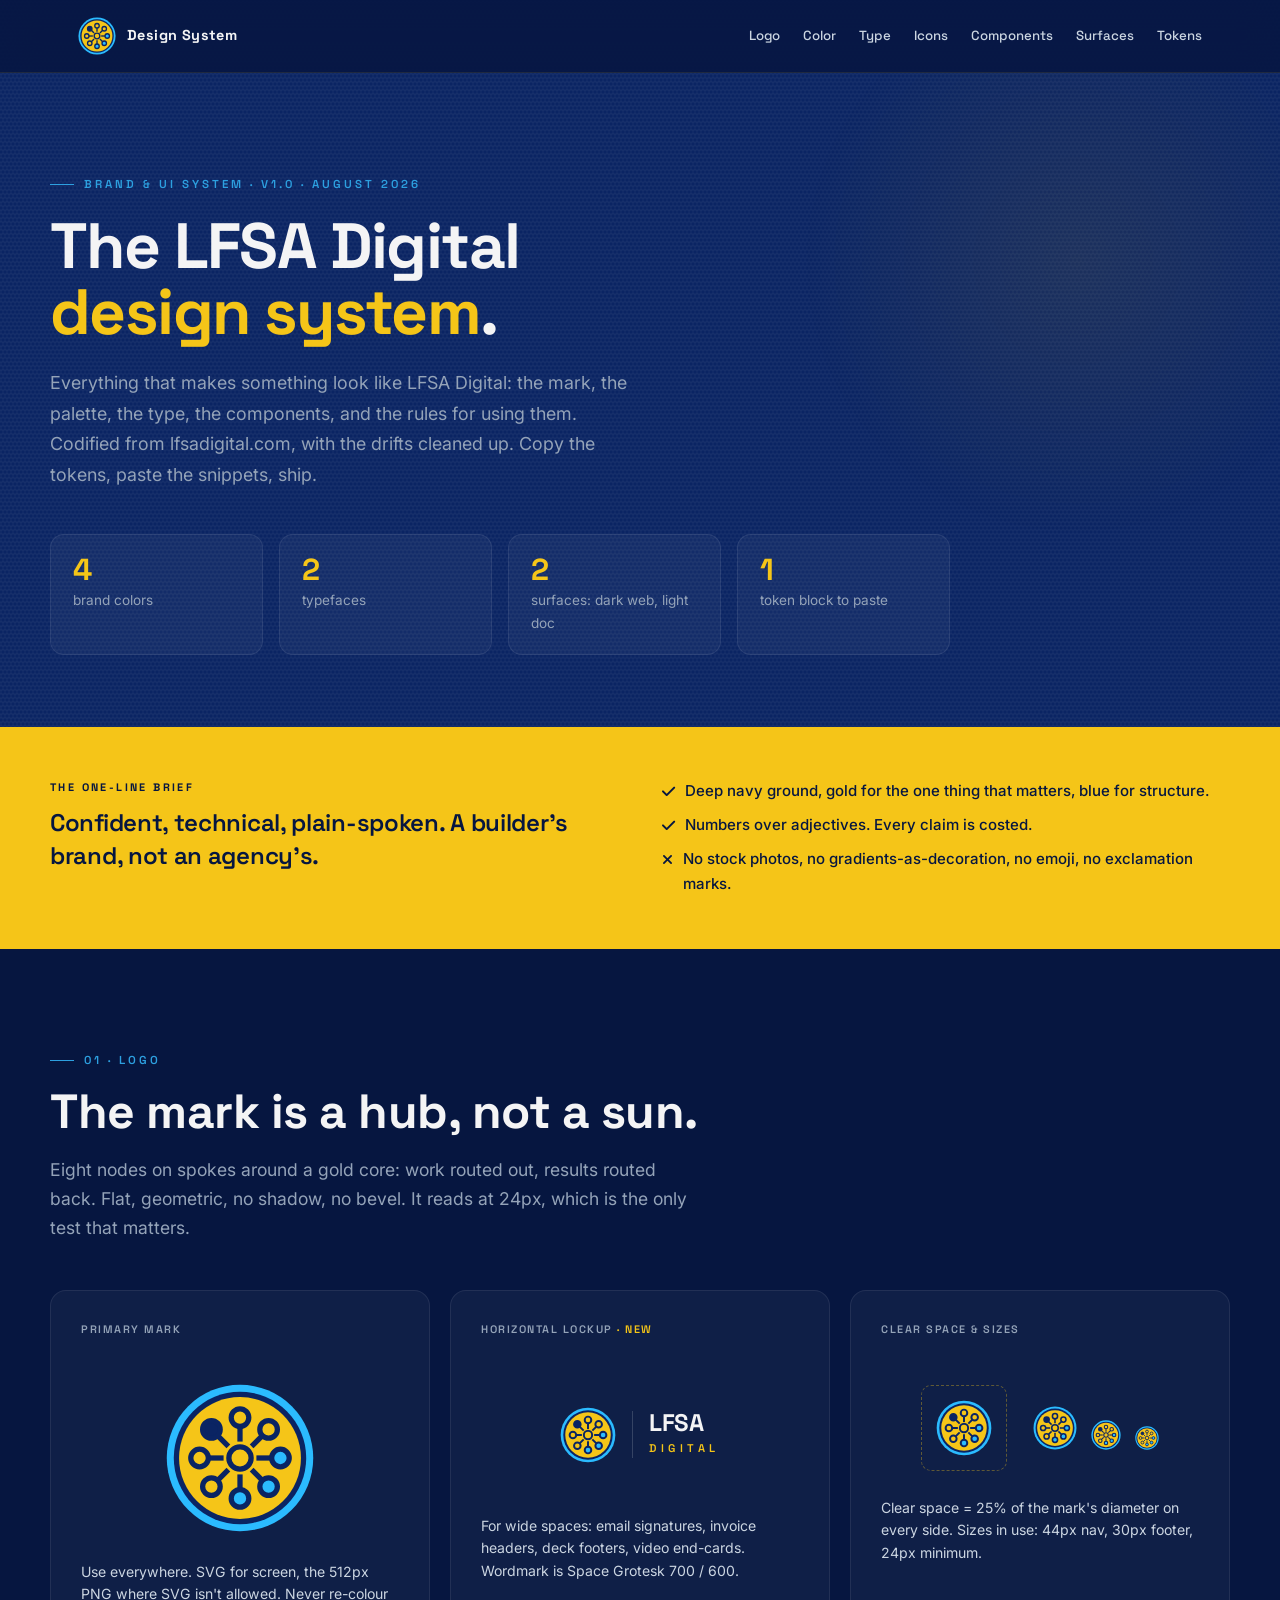
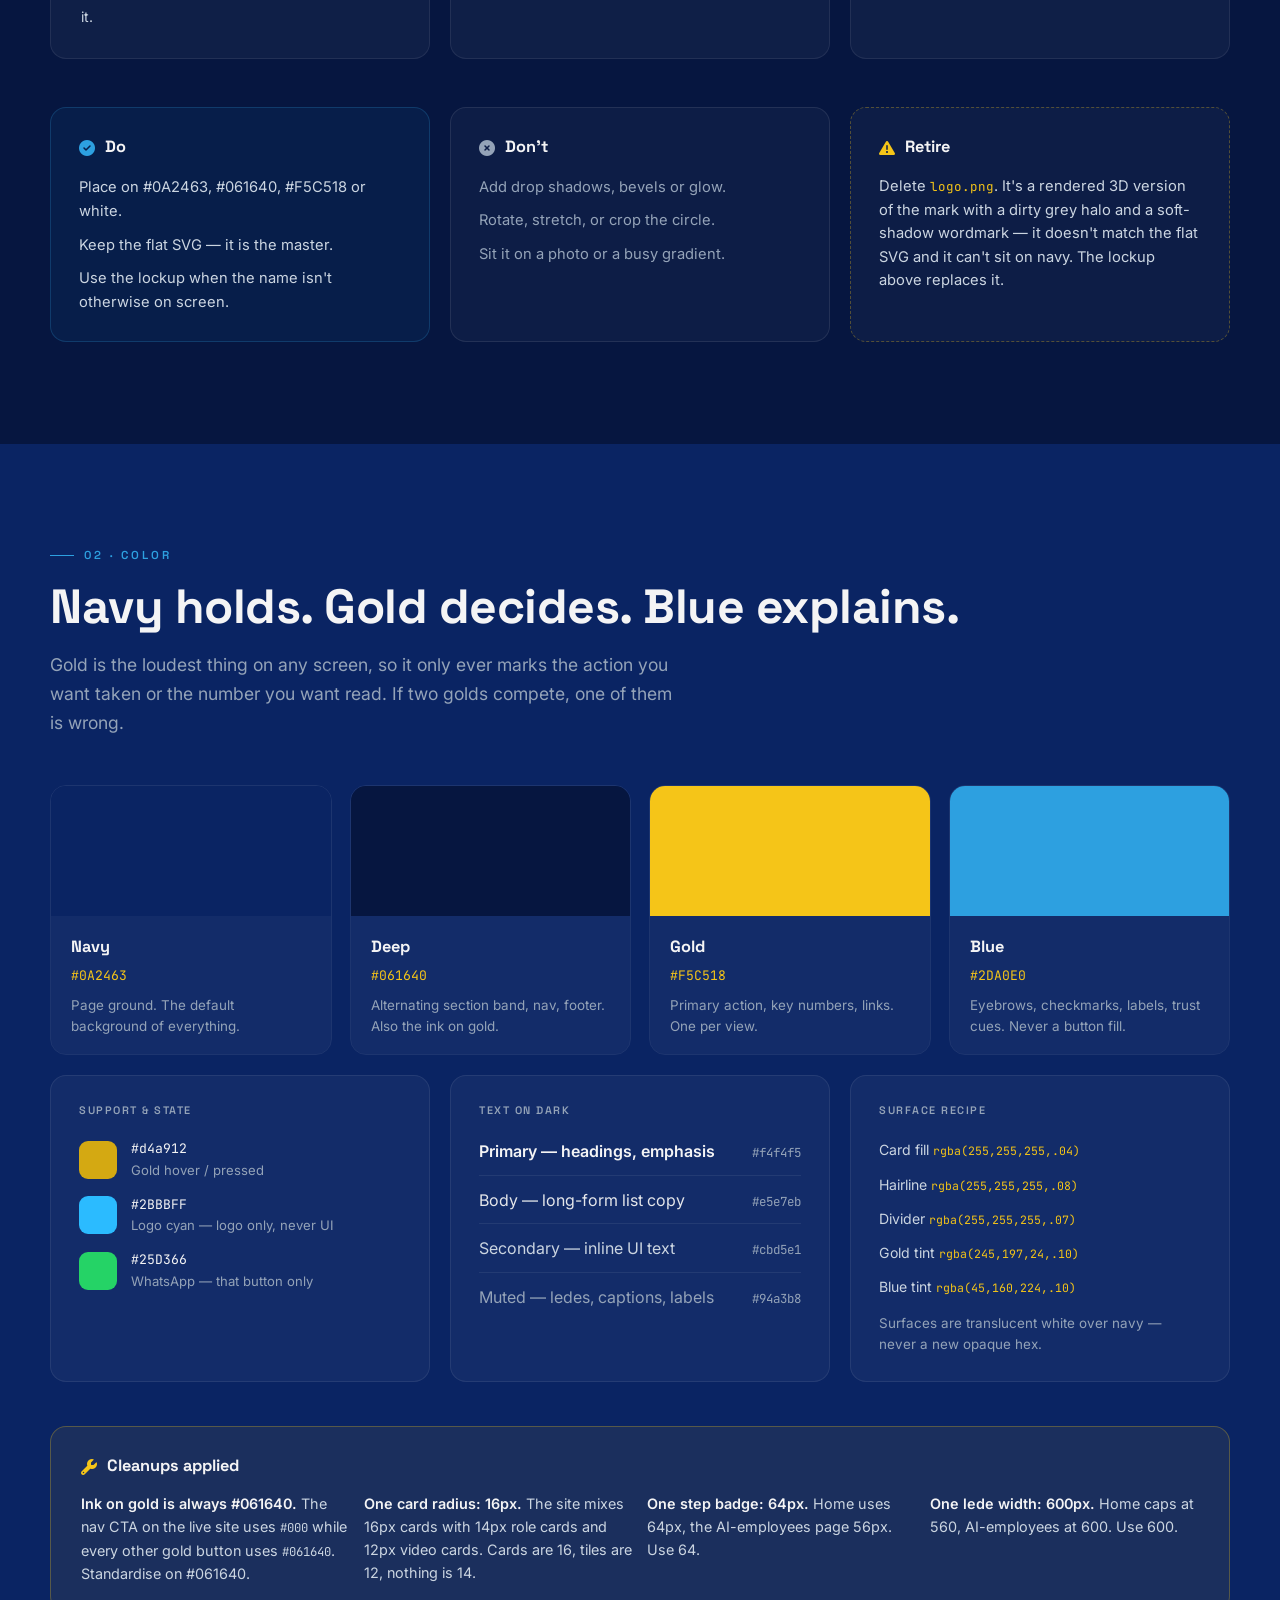
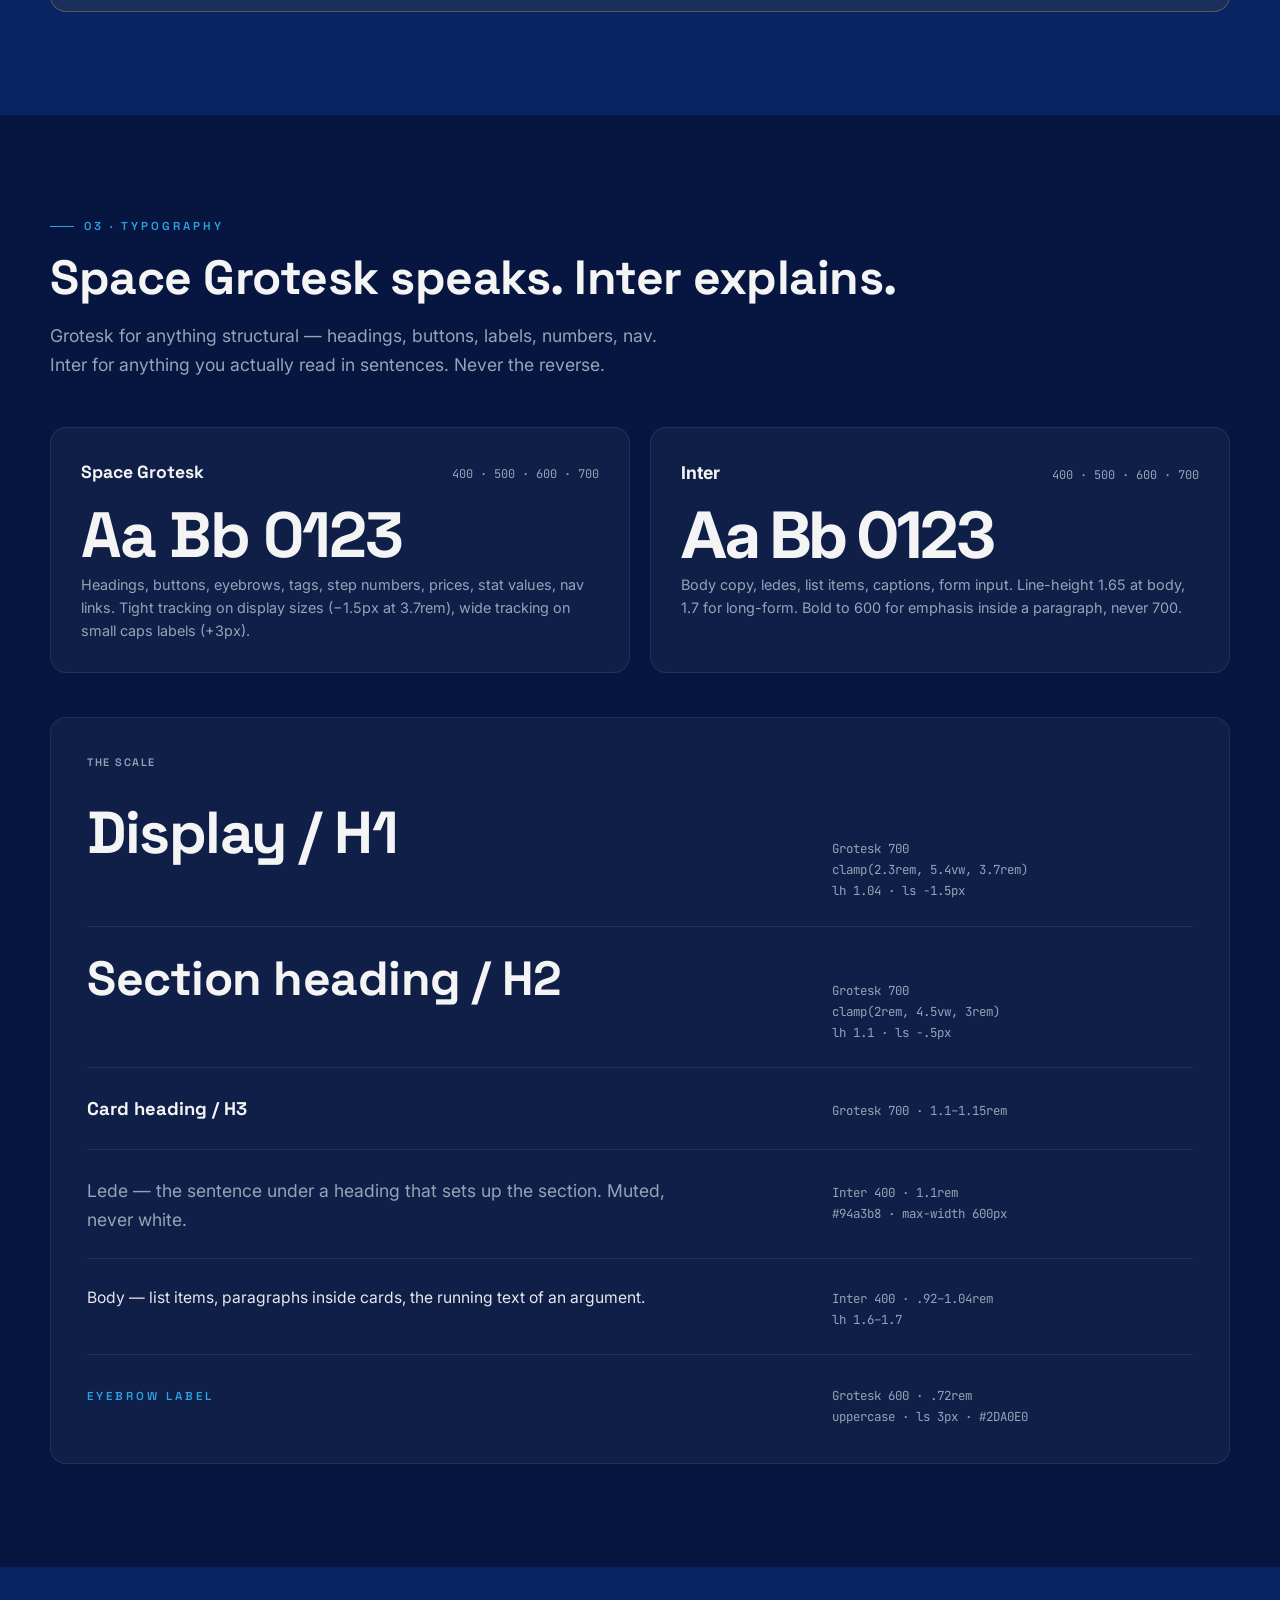
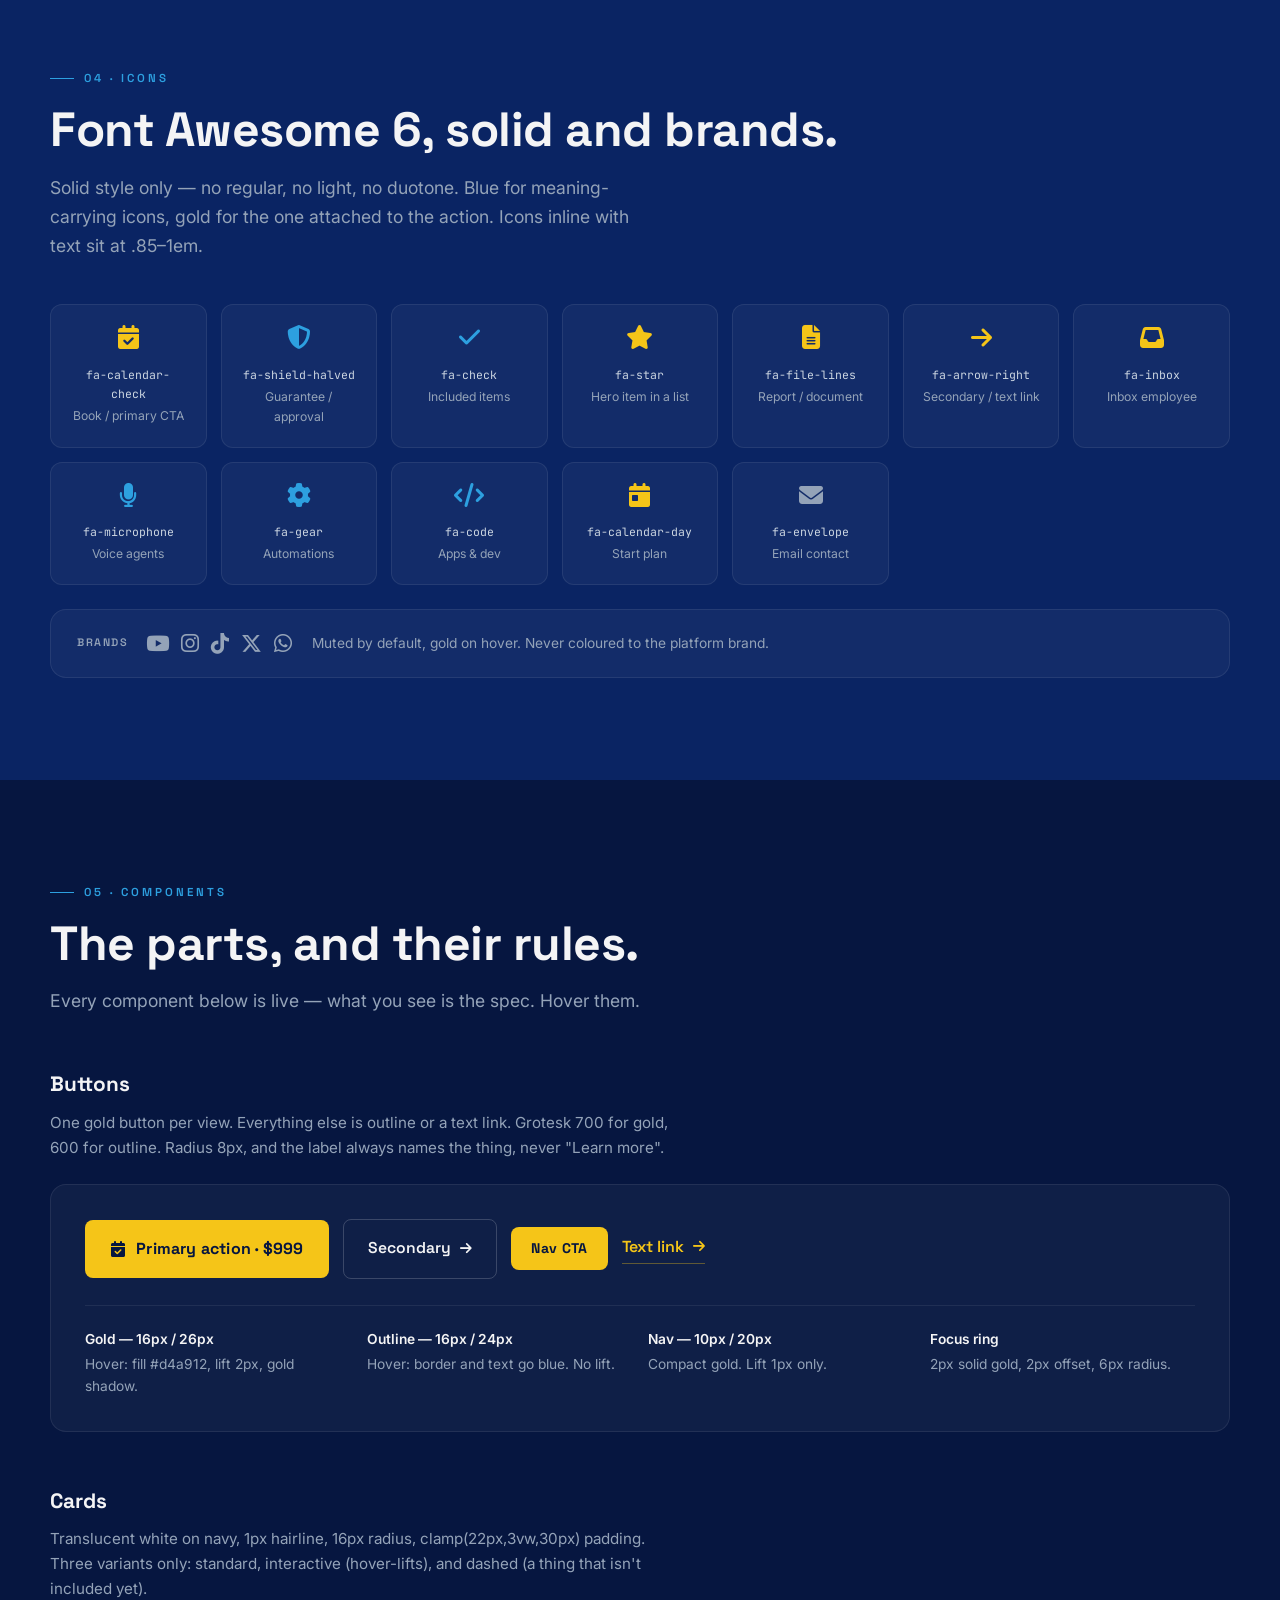
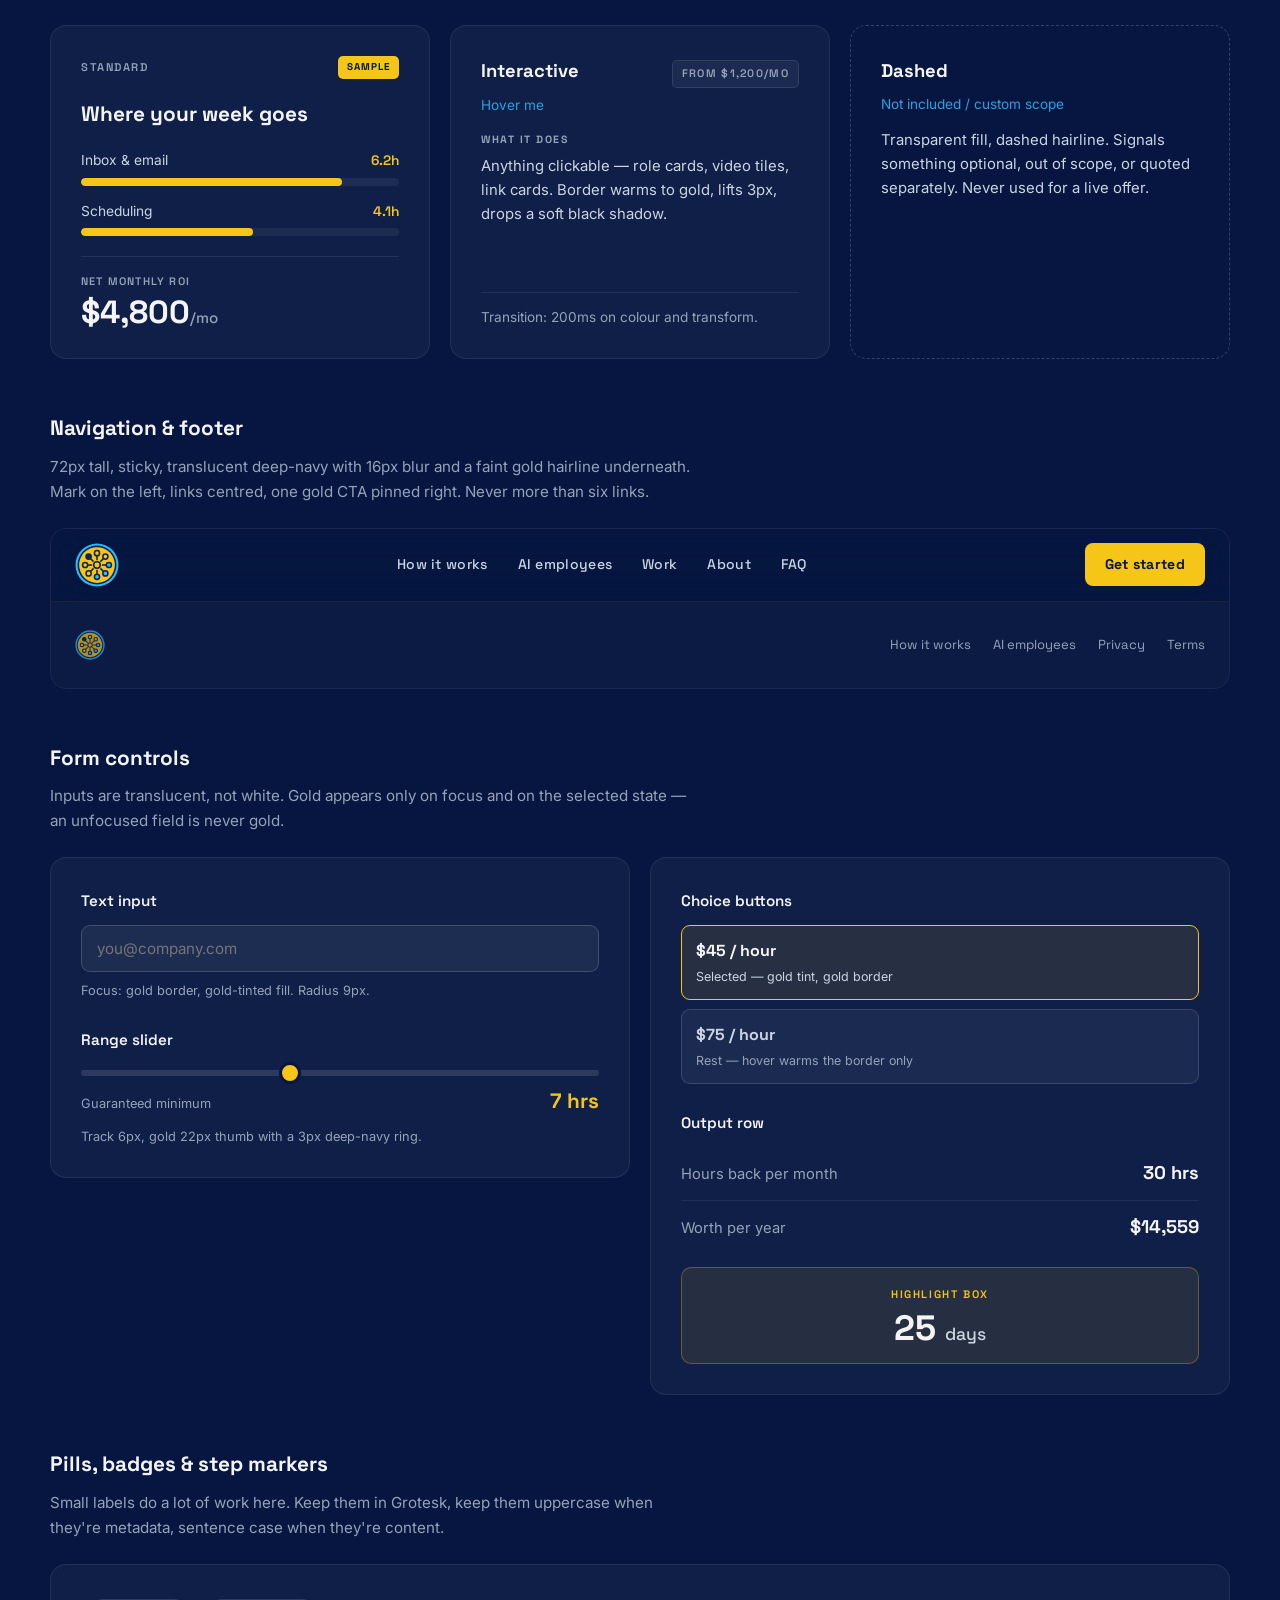
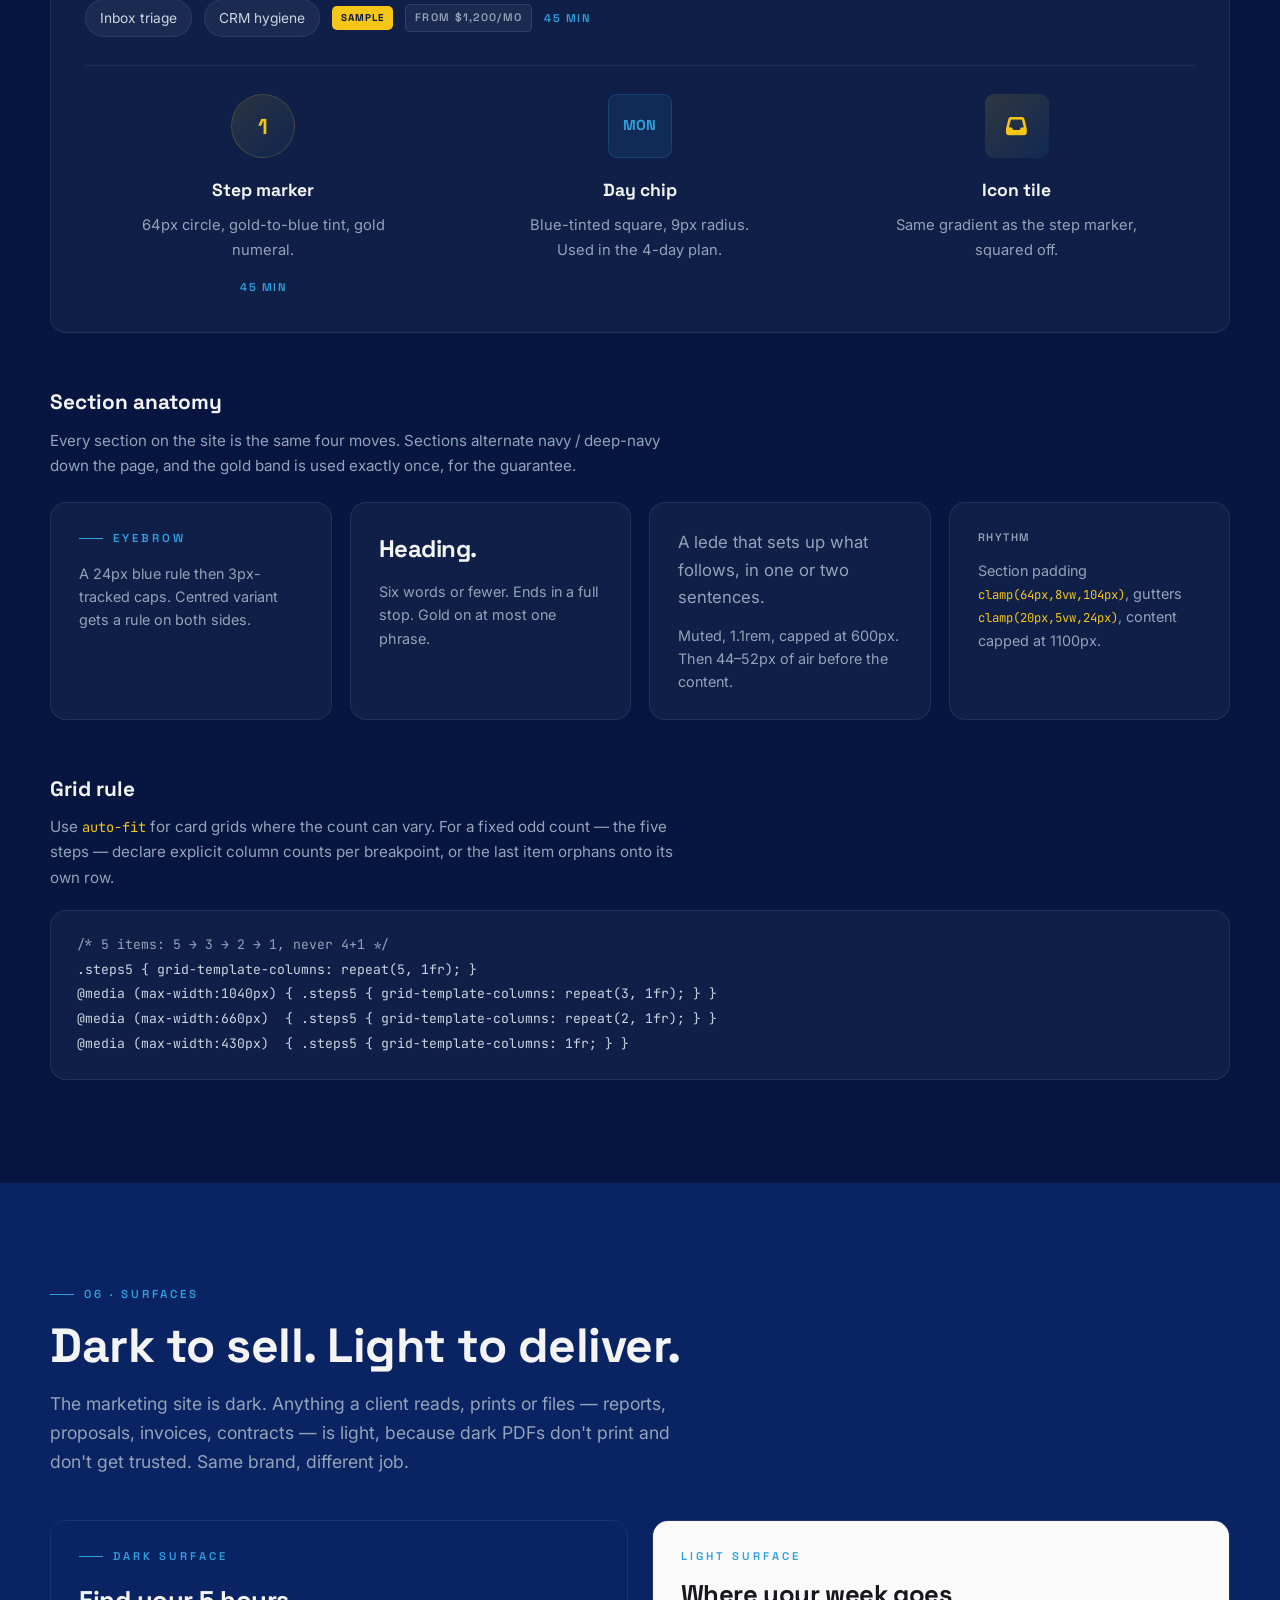
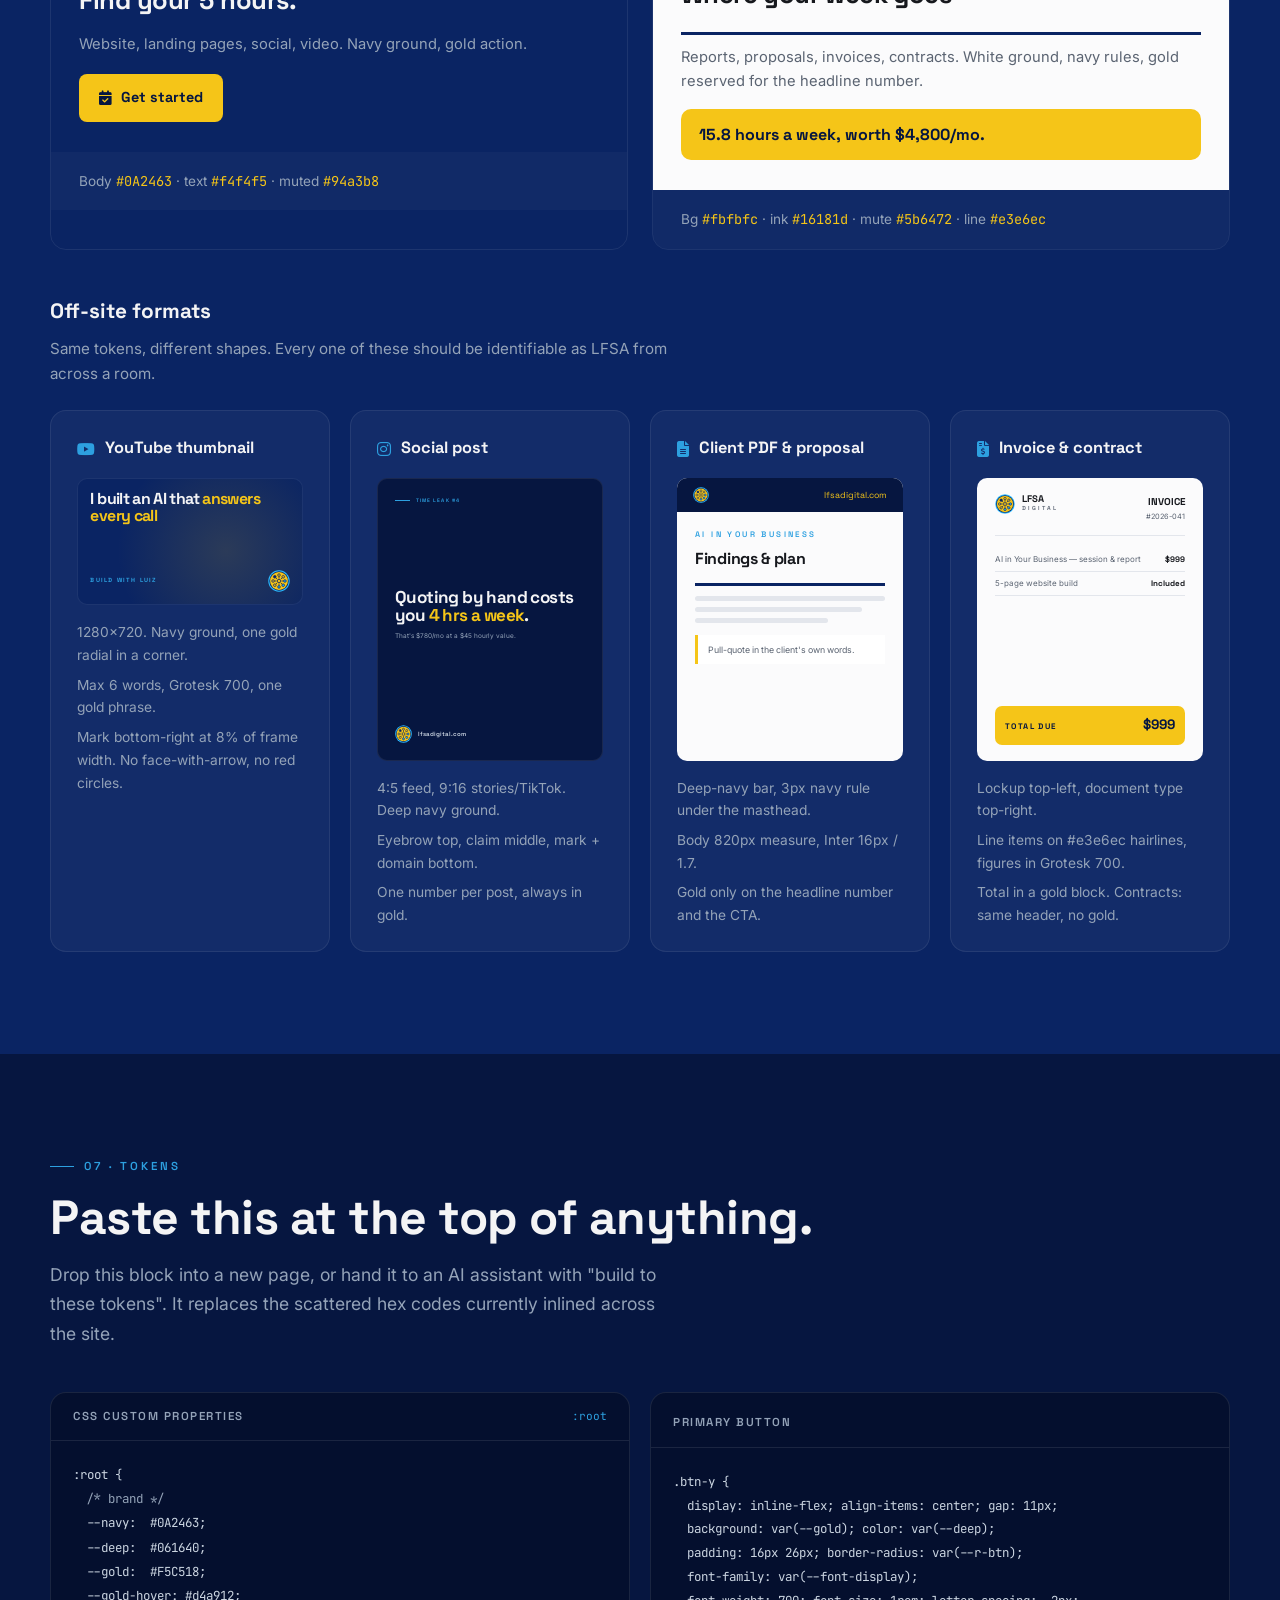
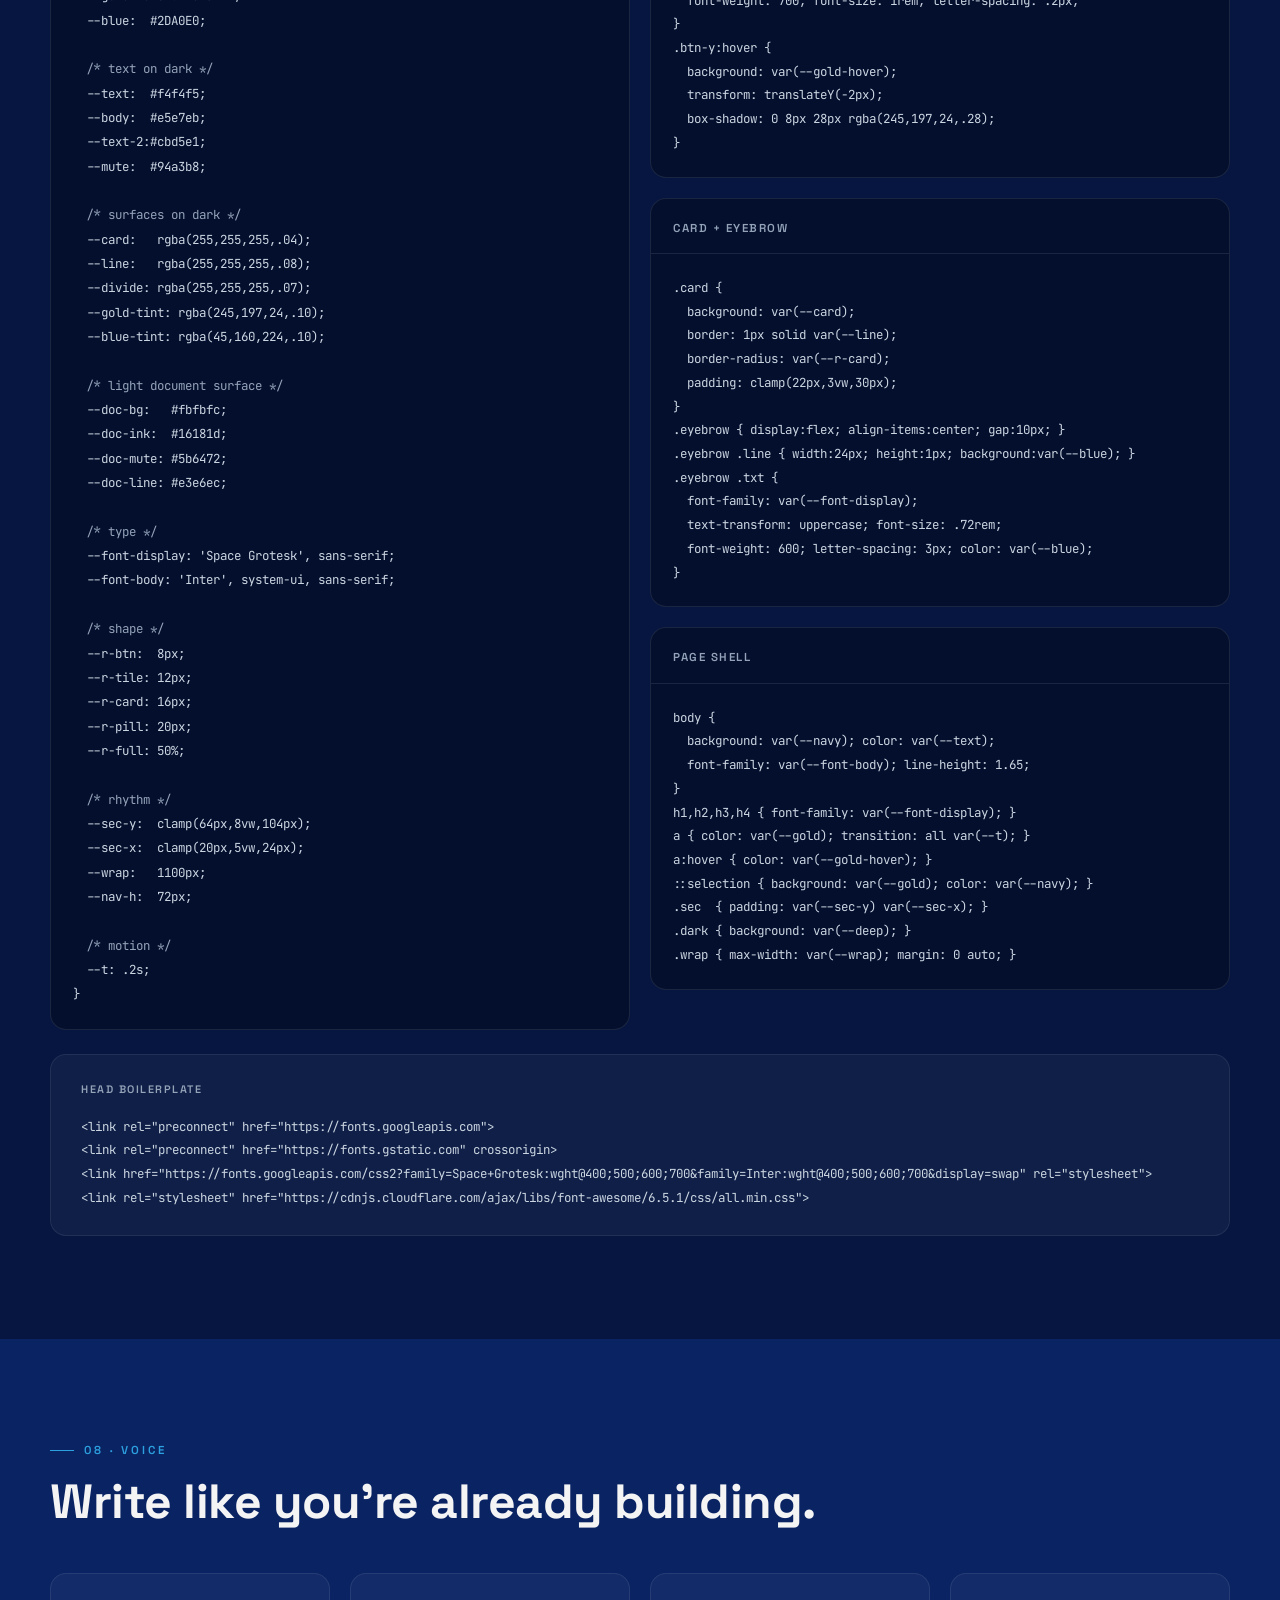
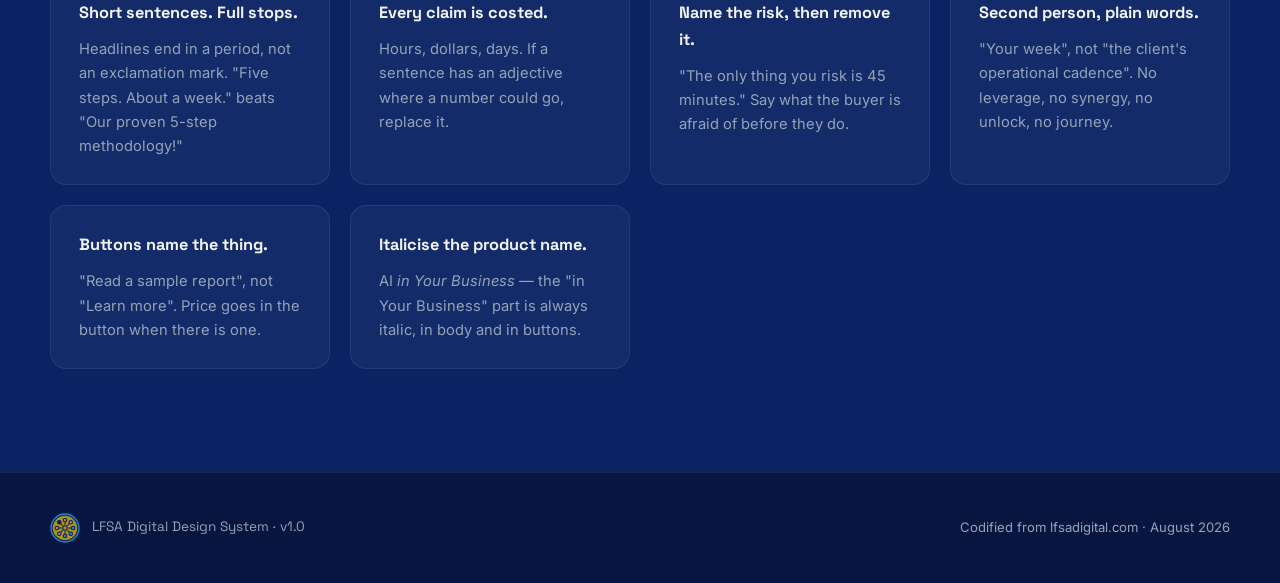
==== design-system/index.html @ cfe8c164 "Add the design system reference page design-system/index.html documents the brand the site now runs " ====
<!DOCTYPE html>
<html lang="en">
<head>
<meta charset="utf-8">
<meta name="viewport" content="width=device-width, initial-scale=1">
<title>LFSA Digital Design System · v1.0</title>
<meta name="description" content="Brand and UI system for LFSA Digital: the mark, the palette, the type, the components, and the rules for using them.">
<meta name="robots" content="noindex, nofollow">
<link rel="icon" href="../logo-mark.svg" type="image/svg+xml">
<link rel="preconnect" href="https://fonts.googleapis.com">
<link rel="preconnect" href="https://fonts.gstatic.com" crossorigin>
<link href="https://fonts.googleapis.com/css2?family=Space+Grotesk:wght@400;500;600;700&family=Inter:wght@400;500;600;700&family=JetBrains+Mono:wght@400;500&display=swap" rel="stylesheet">
<link rel="stylesheet" href="https://cdnjs.cloudflare.com/ajax/libs/font-awesome/6.5.1/css/all.min.css">
<link rel="stylesheet" href="../tokens.css">
</head>
<body>
<div style="position:relative;min-height:100vh">

<div style="position:fixed;inset:0;z-index:0;pointer-events:none;opacity:.12;background-image:url(&quot;data:image/svg+xml,%3Csvg xmlns='http://www.w3.org/2000/svg' viewBox='0 0 512 512' width='512' height='512'%3E%3Cpath d='M0,128h512 M0,384h512 M320,128v256 M192,128V0 M448,128V0 M192,384v128 M448,384v128 M64,128v256' vector-effect='non-scaling-stroke' fill='none' stroke='rgba(255,255,255,0.5)' stroke-width='1px'/%3E%3C/svg%3E&quot;);background-size:8px;background-repeat:repeat"></div>

<div style="position:relative;z-index:1">

<nav style="position:sticky;top:0;z-index:100;background:rgba(6,22,64,.86);backdrop-filter:blur(16px);-webkit-backdrop-filter:blur(16px);border-bottom:1px solid rgba(245,197,24,.1)">
  <div style="max-width:1180px;margin:0 auto;padding:0 clamp(16px,4vw,28px);height:72px;display:flex;align-items:center;gap:18px">
    <a href="#top" style="flex-shrink:0;display:flex;align-items:center;gap:11px">
      <img src="../logo-mark.svg" alt="LFSA Digital" width="38" height="38" style="width:38px;height:38px">
      <span style="font-family:'Space Grotesk',sans-serif;font-weight:700;font-size:.9rem;letter-spacing:.4px;color:#f4f4f5">Design System</span>
    </a>
    <div style="flex:1;display:flex;justify-content:flex-end;align-items:center;gap:clamp(12px,1.8vw,24px);overflow-x:auto">
      <a href="#logo" class="nav-link" style="font-family:'Space Grotesk',sans-serif;font-size:.83rem;font-weight:500;white-space:nowrap">Logo</a>
      <a href="#color" class="nav-link" style="font-family:'Space Grotesk',sans-serif;font-size:.83rem;font-weight:500;white-space:nowrap">Color</a>
      <a href="#type" class="nav-link" style="font-family:'Space Grotesk',sans-serif;font-size:.83rem;font-weight:500;white-space:nowrap">Type</a>
      <a href="#icons" class="nav-link" style="font-family:'Space Grotesk',sans-serif;font-size:.83rem;font-weight:500;white-space:nowrap">Icons</a>
      <a href="#components" class="nav-link" style="font-family:'Space Grotesk',sans-serif;font-size:.83rem;font-weight:500;white-space:nowrap">Components</a>
      <a href="#surfaces" class="nav-link" style="font-family:'Space Grotesk',sans-serif;font-size:.83rem;font-weight:500;white-space:nowrap">Surfaces</a>
      <a href="#tokens" class="nav-link" style="font-family:'Space Grotesk',sans-serif;font-size:.83rem;font-weight:500;white-space:nowrap">Tokens</a>
    </div>
  </div>
</nav>

<section id="top" style="padding:clamp(64px,8vw,110px) clamp(20px,5vw,28px) clamp(48px,6vw,72px);position:relative;overflow:hidden">
  <div style="position:absolute;top:-14%;right:-6%;width:560px;height:560px;background:radial-gradient(circle,rgba(245,197,24,.08) 0%,transparent 70%);pointer-events:none"></div>
  <div style="max-width:1180px;margin:0 auto;position:relative">
    <div style="display:flex;align-items:center;gap:10px;margin-bottom:20px">
      <span style="width:24px;height:1px;background:#2DA0E0"></span>
      <span style="font-family:'Space Grotesk',sans-serif;text-transform:uppercase;font-size:.72rem;font-weight:600;letter-spacing:3px;color:#2DA0E0">Brand &amp; UI system · v1.0 · August 2026</span>
    </div>
    <h1 style="font-family:'Space Grotesk',sans-serif;font-size:clamp(2.4rem,5.6vw,4rem);font-weight:700;line-height:1.03;letter-spacing:-1.6px;margin-bottom:22px;max-width:16ch">The LFSA Digital <span style="color:#F5C518">design system</span>.</h1>
    <p style="color:#94a3b8;font-size:clamp(1.02rem,1.4vw,1.18rem);line-height:1.7;max-width:600px;text-wrap:pretty">Everything that makes something look like LFSA Digital: the mark, the palette, the type, the components, and the rules for using them. Codified from lfsadigital.com, with the drifts cleaned up. Copy the tokens, paste the snippets, ship.</p>
    <div style="display:grid;grid-template-columns:repeat(auto-fit,minmax(min(100%,190px),1fr));gap:16px;margin-top:44px;max-width:900px">
      <div style="background:rgba(255,255,255,.04);border:1px solid rgba(255,255,255,.08);border-radius:14px;padding:20px 22px">
        <div style="font-family:'Space Grotesk',sans-serif;font-size:1.9rem;font-weight:700;color:#F5C518;line-height:1">4</div>
        <div style="font-size:.85rem;color:#94a3b8;margin-top:4px">brand colors</div>
      </div>
      <div style="background:rgba(255,255,255,.04);border:1px solid rgba(255,255,255,.08);border-radius:14px;padding:20px 22px">
        <div style="font-family:'Space Grotesk',sans-serif;font-size:1.9rem;font-weight:700;color:#F5C518;line-height:1">2</div>
        <div style="font-size:.85rem;color:#94a3b8;margin-top:4px">typefaces</div>
      </div>
      <div style="background:rgba(255,255,255,.04);border:1px solid rgba(255,255,255,.08);border-radius:14px;padding:20px 22px">
        <div style="font-family:'Space Grotesk',sans-serif;font-size:1.9rem;font-weight:700;color:#F5C518;line-height:1">2</div>
        <div style="font-size:.85rem;color:#94a3b8;margin-top:4px">surfaces: dark web, light doc</div>
      </div>
      <div style="background:rgba(255,255,255,.04);border:1px solid rgba(255,255,255,.08);border-radius:14px;padding:20px 22px">
        <div style="font-family:'Space Grotesk',sans-serif;font-size:1.9rem;font-weight:700;color:#F5C518;line-height:1">1</div>
        <div style="font-size:.85rem;color:#94a3b8;margin-top:4px">token block to paste</div>
      </div>
    </div>
  </div>
</section>

<section style="background:#F5C518;color:#061640;padding:clamp(36px,5vw,52px) clamp(20px,5vw,28px)">
  <div style="max-width:1180px;margin:0 auto;display:grid;grid-template-columns:repeat(auto-fit,minmax(min(100%,240px),1fr));gap:clamp(24px,4vw,44px)">
    <div>
      <div style="font-family:'Space Grotesk',sans-serif;text-transform:uppercase;font-size:.68rem;font-weight:700;letter-spacing:2.4px;margin-bottom:10px">The one-line brief</div>
      <p style="font-size:clamp(1.1rem,2vw,1.5rem);font-weight:600;line-height:1.35;font-family:'Space Grotesk',sans-serif;letter-spacing:-.3px">Confident, technical, plain-spoken. A builder's brand, not an agency's.</p>
    </div>
    <div style="display:flex;flex-direction:column;gap:9px;font-size:.94rem;font-weight:500">
      <div style="display:flex;gap:10px;align-items:flex-start"><i class="fa-solid fa-check" style="margin-top:5px"></i><span>Deep navy ground, gold for the one thing that matters, blue for structure.</span></div>
      <div style="display:flex;gap:10px;align-items:flex-start"><i class="fa-solid fa-check" style="margin-top:5px"></i><span>Numbers over adjectives. Every claim is costed.</span></div>
      <div style="display:flex;gap:10px;align-items:flex-start"><i class="fa-solid fa-xmark" style="margin-top:5px"></i><span>No stock photos, no gradients-as-decoration, no emoji, no exclamation marks.</span></div>
    </div>
  </div>
</section>

<section id="logo" style="padding:clamp(64px,8vw,104px) clamp(20px,5vw,28px);background:#061640">
  <div style="max-width:1180px;margin:0 auto">
    <div style="display:flex;align-items:center;gap:10px;margin-bottom:16px"><span style="width:24px;height:1px;background:#2DA0E0"></span><span style="font-family:'Space Grotesk',sans-serif;text-transform:uppercase;font-size:.72rem;font-weight:600;letter-spacing:3px;color:#2DA0E0">01 · Logo</span></div>
    <h2 style="font-family:'Space Grotesk',sans-serif;font-size:clamp(2rem,4.5vw,3rem);font-weight:700;line-height:1.1;letter-spacing:-.5px;margin-bottom:16px">The mark is a hub, not a sun.</h2>
    <p style="color:#94a3b8;font-size:1.1rem;max-width:640px;margin-bottom:48px;text-wrap:pretty">Eight nodes on spokes around a gold core: work routed out, results routed back. Flat, geometric, no shadow, no bevel. It reads at 24px, which is the only test that matters.</p>

    <div style="display:grid;grid-template-columns:repeat(auto-fit,minmax(min(100%,300px),1fr));gap:20px;margin-bottom:48px">
      <div style="background:rgba(255,255,255,.04);border:1px solid rgba(255,255,255,.08);border-radius:16px;padding:30px">
        <div style="font-family:'Space Grotesk',sans-serif;font-size:.68rem;font-weight:600;letter-spacing:1.5px;text-transform:uppercase;color:#94a3b8;margin-bottom:24px">Primary mark</div>
        <div style="display:flex;justify-content:center;padding:20px 0 28px"><img src="../logo-mark.svg" alt="LFSA Digital mark" style="width:150px;height:150px"></div>
        <div style="font-size:.88rem;color:#cbd5e1;line-height:1.6">Use everywhere. SVG for screen, the 512px PNG where SVG isn't allowed. Never re-colour it.</div>
      </div>
      <div style="background:rgba(255,255,255,.04);border:1px solid rgba(255,255,255,.08);border-radius:16px;padding:30px">
        <div style="font-family:'Space Grotesk',sans-serif;font-size:.68rem;font-weight:600;letter-spacing:1.5px;text-transform:uppercase;color:#94a3b8;margin-bottom:24px">Horizontal lockup <span style="color:#F5C518">· new</span></div>
        <div style="display:flex;align-items:center;justify-content:center;gap:16px;padding:44px 0 52px">
          <img src="../logo-mark.svg" alt="" style="width:56px;height:56px">
          <div style="border-left:1px solid rgba(255,255,255,.16);padding-left:16px">
            <div style="font-family:'Space Grotesk',sans-serif;font-weight:700;font-size:1.5rem;letter-spacing:-.5px;line-height:1;color:#f4f4f5">LFSA</div>
            <div style="font-family:'Space Grotesk',sans-serif;font-weight:600;font-size:.7rem;letter-spacing:4.5px;color:#F5C518;margin-top:4px">DIGITAL</div>
          </div>
        </div>
        <div style="font-size:.88rem;color:#cbd5e1;line-height:1.6">For wide spaces: email signatures, invoice headers, deck footers, video end-cards. Wordmark is Space Grotesk 700 / 600.</div>
      </div>
      <div style="background:rgba(255,255,255,.04);border:1px solid rgba(255,255,255,.08);border-radius:16px;padding:30px">
        <div style="font-family:'Space Grotesk',sans-serif;font-size:.68rem;font-weight:600;letter-spacing:1.5px;text-transform:uppercase;color:#94a3b8;margin-bottom:24px">Clear space &amp; sizes</div>
        <div style="display:flex;align-items:center;justify-content:center;gap:26px;padding:22px 0 26px">
          <div style="padding:14px;border:1px dashed rgba(245,197,24,.35);border-radius:10px"><img src="../logo-mark.svg" alt="" style="width:56px;height:56px"></div>
          <div style="display:flex;align-items:flex-end;gap:14px">
            <img src="../logo-mark.svg" alt="" style="width:44px;height:44px">
            <img src="../logo-mark.svg" alt="" style="width:30px;height:30px">
            <img src="../logo-mark.svg" alt="" style="width:24px;height:24px">
          </div>
        </div>
        <div style="font-size:.88rem;color:#cbd5e1;line-height:1.6">Clear space = 25% of the mark's diameter on every side. Sizes in use: 44px nav, 30px footer, 24px minimum.</div>
      </div>
    </div>

    <div style="display:grid;grid-template-columns:repeat(auto-fit,minmax(min(100%,300px),1fr));gap:20px">
      <div style="background:rgba(45,160,224,.06);border:1px solid rgba(45,160,224,.22);border-radius:16px;padding:26px 28px">
        <div style="display:flex;align-items:center;gap:10px;margin-bottom:14px"><i class="fa-solid fa-circle-check" style="color:#2DA0E0"></i><span style="font-family:'Space Grotesk',sans-serif;font-weight:700;font-size:1.02rem">Do</span></div>
        <ul style="list-style:none;display:flex;flex-direction:column;gap:9px;font-size:.92rem;color:#cbd5e1">
          <li>Place on #0A2463, #061640, #F5C518 or white.</li>
          <li>Keep the flat SVG — it is the master.</li>
          <li>Use the lockup when the name isn't otherwise on screen.</li>
        </ul>
      </div>
      <div style="background:rgba(255,255,255,.03);border:1px solid rgba(255,255,255,.09);border-radius:16px;padding:26px 28px">
        <div style="display:flex;align-items:center;gap:10px;margin-bottom:14px"><i class="fa-solid fa-circle-xmark" style="color:#94a3b8"></i><span style="font-family:'Space Grotesk',sans-serif;font-weight:700;font-size:1.02rem">Don't</span></div>
        <ul style="list-style:none;display:flex;flex-direction:column;gap:9px;font-size:.92rem;color:#94a3b8">
          <li>Add drop shadows, bevels or glow.</li>
          <li>Rotate, stretch, or crop the circle.</li>
          <li>Sit it on a photo or a busy gradient.</li>
        </ul>
      </div>
      <div style="background:rgba(255,255,255,.03);border:1px dashed rgba(245,197,24,.3);border-radius:16px;padding:26px 28px">
        <div style="display:flex;align-items:center;gap:10px;margin-bottom:14px"><i class="fa-solid fa-triangle-exclamation" style="color:#F5C518"></i><span style="font-family:'Space Grotesk',sans-serif;font-weight:700;font-size:1.02rem">Retire</span></div>
        <p style="font-size:.92rem;color:#cbd5e1;line-height:1.6">Delete <span style="font-family:'JetBrains Mono',monospace;font-size:.85em;color:#F5C518">logo.png</span>. It's a rendered 3D version of the mark with a dirty grey halo and a soft-shadow wordmark — it doesn't match the flat SVG and it can't sit on navy. The lockup above replaces it.</p>
      </div>
    </div>
  </div>
</section>

<section id="color" style="padding:clamp(64px,8vw,104px) clamp(20px,5vw,28px)">
  <div style="max-width:1180px;margin:0 auto">
    <div style="display:flex;align-items:center;gap:10px;margin-bottom:16px"><span style="width:24px;height:1px;background:#2DA0E0"></span><span style="font-family:'Space Grotesk',sans-serif;text-transform:uppercase;font-size:.72rem;font-weight:600;letter-spacing:3px;color:#2DA0E0">02 · Color</span></div>
    <h2 style="font-family:'Space Grotesk',sans-serif;font-size:clamp(2rem,4.5vw,3rem);font-weight:700;line-height:1.1;letter-spacing:-.5px;margin-bottom:16px">Navy holds. Gold decides. Blue explains.</h2>
    <p style="color:#94a3b8;font-size:1.1rem;max-width:640px;margin-bottom:48px;text-wrap:pretty">Gold is the loudest thing on any screen, so it only ever marks the action you want taken or the number you want read. If two golds compete, one of them is wrong.</p>

    <div style="display:grid;grid-template-columns:repeat(auto-fit,minmax(min(100%,230px),1fr));gap:18px;margin-bottom:20px">
      <div style="border-radius:16px;overflow:hidden;border:1px solid rgba(255,255,255,.08)">
        <div style="background:#0A2463;height:130px"></div>
        <div style="padding:18px 20px;background:rgba(255,255,255,.04)">
          <div style="font-family:'Space Grotesk',sans-serif;font-weight:700;font-size:1.02rem">Navy</div>
          <div style="font-family:'JetBrains Mono',monospace;font-size:.82rem;color:#F5C518;margin:4px 0 8px">#0A2463</div>
          <div style="font-size:.84rem;color:#94a3b8;line-height:1.55">Page ground. The default background of everything.</div>
        </div>
      </div>
      <div style="border-radius:16px;overflow:hidden;border:1px solid rgba(255,255,255,.08)">
        <div style="background:#061640;height:130px"></div>
        <div style="padding:18px 20px;background:rgba(255,255,255,.04)">
          <div style="font-family:'Space Grotesk',sans-serif;font-weight:700;font-size:1.02rem">Deep</div>
          <div style="font-family:'JetBrains Mono',monospace;font-size:.82rem;color:#F5C518;margin:4px 0 8px">#061640</div>
          <div style="font-size:.84rem;color:#94a3b8;line-height:1.55">Alternating section band, nav, footer. Also the ink on gold.</div>
        </div>
      </div>
      <div style="border-radius:16px;overflow:hidden;border:1px solid rgba(255,255,255,.08)">
        <div style="background:#F5C518;height:130px"></div>
        <div style="padding:18px 20px;background:rgba(255,255,255,.04)">
          <div style="font-family:'Space Grotesk',sans-serif;font-weight:700;font-size:1.02rem">Gold</div>
          <div style="font-family:'JetBrains Mono',monospace;font-size:.82rem;color:#F5C518;margin:4px 0 8px">#F5C518</div>
          <div style="font-size:.84rem;color:#94a3b8;line-height:1.55">Primary action, key numbers, links. One per view.</div>
        </div>
      </div>
      <div style="border-radius:16px;overflow:hidden;border:1px solid rgba(255,255,255,.08)">
        <div style="background:#2DA0E0;height:130px"></div>
        <div style="padding:18px 20px;background:rgba(255,255,255,.04)">
          <div style="font-family:'Space Grotesk',sans-serif;font-weight:700;font-size:1.02rem">Blue</div>
          <div style="font-family:'JetBrains Mono',monospace;font-size:.82rem;color:#F5C518;margin:4px 0 8px">#2DA0E0</div>
          <div style="font-size:.84rem;color:#94a3b8;line-height:1.55">Eyebrows, checkmarks, labels, trust cues. Never a button fill.</div>
        </div>
      </div>
    </div>

    <div style="display:grid;grid-template-columns:repeat(auto-fit,minmax(min(100%,300px),1fr));gap:20px;margin-bottom:44px">
      <div style="background:rgba(255,255,255,.04);border:1px solid rgba(255,255,255,.08);border-radius:16px;padding:26px 28px">
        <div style="font-family:'Space Grotesk',sans-serif;font-size:.68rem;font-weight:600;letter-spacing:1.5px;text-transform:uppercase;color:#94a3b8;margin-bottom:18px">Support &amp; state</div>
        <div style="display:flex;flex-direction:column;gap:12px">
          <div style="display:flex;align-items:center;gap:14px"><span style="width:38px;height:38px;border-radius:9px;background:#d4a912;flex-shrink:0"></span><div><div style="font-family:'JetBrains Mono',monospace;font-size:.82rem;color:#f4f4f5">#d4a912</div><div style="font-size:.82rem;color:#94a3b8">Gold hover / pressed</div></div></div>
          <div style="display:flex;align-items:center;gap:14px"><span style="width:38px;height:38px;border-radius:9px;background:#2BBBFF;flex-shrink:0"></span><div><div style="font-family:'JetBrains Mono',monospace;font-size:.82rem;color:#f4f4f5">#2BBBFF</div><div style="font-size:.82rem;color:#94a3b8">Logo cyan — logo only, never UI</div></div></div>
          <div style="display:flex;align-items:center;gap:14px"><span style="width:38px;height:38px;border-radius:9px;background:#25D366;flex-shrink:0"></span><div><div style="font-family:'JetBrains Mono',monospace;font-size:.82rem;color:#f4f4f5">#25D366</div><div style="font-size:.82rem;color:#94a3b8">WhatsApp — that button only</div></div></div>
        </div>
      </div>
      <div style="background:rgba(255,255,255,.04);border:1px solid rgba(255,255,255,.08);border-radius:16px;padding:26px 28px">
        <div style="font-family:'Space Grotesk',sans-serif;font-size:.68rem;font-weight:600;letter-spacing:1.5px;text-transform:uppercase;color:#94a3b8;margin-bottom:18px">Text on dark</div>
        <div style="display:flex;flex-direction:column;gap:11px">
          <div style="display:flex;justify-content:space-between;gap:12px;align-items:baseline;padding-bottom:10px;border-bottom:1px solid rgba(255,255,255,.07)"><span style="color:#f4f4f5;font-weight:600">Primary — headings, emphasis</span><span style="font-family:'JetBrains Mono',monospace;font-size:.78rem;color:#94a3b8">#f4f4f5</span></div>
          <div style="display:flex;justify-content:space-between;gap:12px;align-items:baseline;padding-bottom:10px;border-bottom:1px solid rgba(255,255,255,.07)"><span style="color:#e5e7eb">Body — long-form list copy</span><span style="font-family:'JetBrains Mono',monospace;font-size:.78rem;color:#94a3b8">#e5e7eb</span></div>
          <div style="display:flex;justify-content:space-between;gap:12px;align-items:baseline;padding-bottom:10px;border-bottom:1px solid rgba(255,255,255,.07)"><span style="color:#cbd5e1">Secondary — inline UI text</span><span style="font-family:'JetBrains Mono',monospace;font-size:.78rem;color:#94a3b8">#cbd5e1</span></div>
          <div style="display:flex;justify-content:space-between;gap:12px;align-items:baseline"><span style="color:#94a3b8">Muted — ledes, captions, labels</span><span style="font-family:'JetBrains Mono',monospace;font-size:.78rem;color:#94a3b8">#94a3b8</span></div>
        </div>
      </div>
      <div style="background:rgba(255,255,255,.04);border:1px solid rgba(255,255,255,.08);border-radius:16px;padding:26px 28px">
        <div style="font-family:'Space Grotesk',sans-serif;font-size:.68rem;font-weight:600;letter-spacing:1.5px;text-transform:uppercase;color:#94a3b8;margin-bottom:18px">Surface recipe</div>
        <div style="display:flex;flex-direction:column;gap:11px;font-size:.88rem;color:#cbd5e1">
          <div>Card fill <span style="font-family:'JetBrains Mono',monospace;font-size:.82em;color:#F5C518">rgba(255,255,255,.04)</span></div>
          <div>Hairline <span style="font-family:'JetBrains Mono',monospace;font-size:.82em;color:#F5C518">rgba(255,255,255,.08)</span></div>
          <div>Divider <span style="font-family:'JetBrains Mono',monospace;font-size:.82em;color:#F5C518">rgba(255,255,255,.07)</span></div>
          <div>Gold tint <span style="font-family:'JetBrains Mono',monospace;font-size:.82em;color:#F5C518">rgba(245,197,24,.10)</span></div>
          <div>Blue tint <span style="font-family:'JetBrains Mono',monospace;font-size:.82em;color:#F5C518">rgba(45,160,224,.10)</span></div>
          <div style="color:#94a3b8;font-size:.84rem;line-height:1.55;margin-top:4px">Surfaces are translucent white over navy — never a new opaque hex.</div>
        </div>
      </div>
    </div>

    <div style="background:rgba(245,197,24,.07);border:1px solid rgba(245,197,24,.28);border-radius:16px;padding:26px 30px">
      <div style="display:flex;align-items:center;gap:10px;margin-bottom:12px"><i class="fa-solid fa-wrench" style="color:#F5C518"></i><span style="font-family:'Space Grotesk',sans-serif;font-weight:700;font-size:1.02rem">Cleanups applied</span></div>
      <div style="display:grid;grid-template-columns:repeat(auto-fit,minmax(min(100%,260px),1fr));gap:14px;font-size:.9rem;color:#cbd5e1;line-height:1.6">
        <div><strong style="color:#f4f4f5;font-weight:600">Ink on gold is always #061640.</strong> The nav CTA on the live site uses <span style="font-family:'JetBrains Mono',monospace;font-size:.85em">#000</span> while every other gold button uses <span style="font-family:'JetBrains Mono',monospace;font-size:.85em">#061640</span>. Standardise on #061640.</div>
        <div><strong style="color:#f4f4f5;font-weight:600">One card radius: 16px.</strong> The site mixes 16px cards with 14px role cards and 12px video cards. Cards are 16, tiles are 12, nothing is 14.</div>
        <div><strong style="color:#f4f4f5;font-weight:600">One step badge: 64px.</strong> Home uses 64px, the AI-employees page 56px. Use 64.</div>
        <div><strong style="color:#f4f4f5;font-weight:600">One lede width: 600px.</strong> Home caps at 560, AI-employees at 600. Use 600.</div>
      </div>
    </div>
  </div>
</section>

<section id="type" style="padding:clamp(64px,8vw,104px) clamp(20px,5vw,28px);background:#061640">
  <div style="max-width:1180px;margin:0 auto">
    <div style="display:flex;align-items:center;gap:10px;margin-bottom:16px"><span style="width:24px;height:1px;background:#2DA0E0"></span><span style="font-family:'Space Grotesk',sans-serif;text-transform:uppercase;font-size:.72rem;font-weight:600;letter-spacing:3px;color:#2DA0E0">03 · Typography</span></div>
    <h2 style="font-family:'Space Grotesk',sans-serif;font-size:clamp(2rem,4.5vw,3rem);font-weight:700;line-height:1.1;letter-spacing:-.5px;margin-bottom:16px">Space Grotesk speaks. Inter explains.</h2>
    <p style="color:#94a3b8;font-size:1.1rem;max-width:640px;margin-bottom:48px;text-wrap:pretty">Grotesk for anything structural — headings, buttons, labels, numbers, nav. Inter for anything you actually read in sentences. Never the reverse.</p>

    <div style="display:grid;grid-template-columns:repeat(auto-fit,minmax(min(100%,320px),1fr));gap:20px;margin-bottom:44px">
      <div style="background:rgba(255,255,255,.04);border:1px solid rgba(255,255,255,.08);border-radius:16px;padding:30px">
        <div style="display:flex;justify-content:space-between;align-items:baseline;margin-bottom:16px">
          <span style="font-family:'Space Grotesk',sans-serif;font-weight:700;font-size:1.1rem">Space Grotesk</span>
          <span style="font-family:'JetBrains Mono',monospace;font-size:.75rem;color:#94a3b8">400 · 500 · 600 · 700</span>
        </div>
        <div style="font-family:'Space Grotesk',sans-serif;font-size:clamp(2.6rem,6vw,4rem);font-weight:700;letter-spacing:-2px;line-height:1;margin-bottom:6px">Aa Bb 0123</div>
        <p style="font-size:.9rem;color:#94a3b8;line-height:1.6">Headings, buttons, eyebrows, tags, step numbers, prices, stat values, nav links. Tight tracking on display sizes (−1.5px at 3.7rem), wide tracking on small caps labels (+3px).</p>
      </div>
      <div style="background:rgba(255,255,255,.04);border:1px solid rgba(255,255,255,.08);border-radius:16px;padding:30px">
        <div style="display:flex;justify-content:space-between;align-items:baseline;margin-bottom:16px">
          <span style="font-family:'Inter',sans-serif;font-weight:700;font-size:1.1rem">Inter</span>
          <span style="font-family:'JetBrains Mono',monospace;font-size:.75rem;color:#94a3b8">400 · 500 · 600 · 700</span>
        </div>
        <div style="font-family:'Inter',sans-serif;font-size:clamp(2.6rem,6vw,4rem);font-weight:700;letter-spacing:-2px;line-height:1;margin-bottom:6px">Aa Bb 0123</div>
        <p style="font-size:.9rem;color:#94a3b8;line-height:1.6">Body copy, ledes, list items, captions, form input. Line-height 1.65 at body, 1.7 for long-form. Bold to 600 for emphasis inside a paragraph, never 700.</p>
      </div>
    </div>

    <div style="background:rgba(255,255,255,.04);border:1px solid rgba(255,255,255,.08);border-radius:16px;padding:clamp(24px,3vw,36px)">
      <div style="font-family:'Space Grotesk',sans-serif;font-size:.68rem;font-weight:600;letter-spacing:1.5px;text-transform:uppercase;color:#94a3b8;margin-bottom:30px">The scale</div>
      <div style="display:flex;flex-direction:column;gap:26px">
        <div style="display:grid;grid-template-columns:repeat(auto-fit,minmax(min(100%,200px),1fr)) ;gap:12px;align-items:baseline;border-bottom:1px solid rgba(255,255,255,.07);padding-bottom:24px">
          <div style="font-family:'Space Grotesk',sans-serif;font-size:clamp(2.3rem,5.4vw,3.7rem);font-weight:700;letter-spacing:-1.5px;line-height:1.04;grid-column:span 2">Display / H1</div>
          <div style="font-family:'JetBrains Mono',monospace;font-size:.78rem;color:#94a3b8;line-height:1.7">Grotesk 700<br>clamp(2.3rem, 5.4vw, 3.7rem)<br>lh 1.04 · ls −1.5px</div>
        </div>
        <div style="display:grid;grid-template-columns:repeat(auto-fit,minmax(min(100%,200px),1fr));gap:12px;align-items:baseline;border-bottom:1px solid rgba(255,255,255,.07);padding-bottom:24px">
          <div style="font-family:'Space Grotesk',sans-serif;font-size:clamp(2rem,4.5vw,3rem);font-weight:700;letter-spacing:-.5px;line-height:1.1;grid-column:span 2">Section heading / H2</div>
          <div style="font-family:'JetBrains Mono',monospace;font-size:.78rem;color:#94a3b8;line-height:1.7">Grotesk 700<br>clamp(2rem, 4.5vw, 3rem)<br>lh 1.1 · ls −.5px</div>
        </div>
        <div style="display:grid;grid-template-columns:repeat(auto-fit,minmax(min(100%,200px),1fr));gap:12px;align-items:baseline;border-bottom:1px solid rgba(255,255,255,.07);padding-bottom:24px">
          <div style="font-family:'Space Grotesk',sans-serif;font-size:1.15rem;font-weight:700;grid-column:span 2">Card heading / H3</div>
          <div style="font-family:'JetBrains Mono',monospace;font-size:.78rem;color:#94a3b8;line-height:1.7">Grotesk 700 · 1.1–1.15rem</div>
        </div>
        <div style="display:grid;grid-template-columns:repeat(auto-fit,minmax(min(100%,200px),1fr));gap:12px;align-items:baseline;border-bottom:1px solid rgba(255,255,255,.07);padding-bottom:24px">
          <div style="color:#94a3b8;font-size:1.1rem;grid-column:span 2;max-width:600px">Lede — the sentence under a heading that sets up the section. Muted, never white.</div>
          <div style="font-family:'JetBrains Mono',monospace;font-size:.78rem;color:#94a3b8;line-height:1.7">Inter 400 · 1.1rem<br>#94a3b8 · max-width 600px</div>
        </div>
        <div style="display:grid;grid-template-columns:repeat(auto-fit,minmax(min(100%,200px),1fr));gap:12px;align-items:baseline;border-bottom:1px solid rgba(255,255,255,.07);padding-bottom:24px">
          <div style="font-size:.98rem;color:#e5e7eb;grid-column:span 2;max-width:600px">Body — list items, paragraphs inside cards, the running text of an argument.</div>
          <div style="font-family:'JetBrains Mono',monospace;font-size:.78rem;color:#94a3b8;line-height:1.7">Inter 400 · .92–1.04rem<br>lh 1.6–1.7</div>
        </div>
        <div style="display:grid;grid-template-columns:repeat(auto-fit,minmax(min(100%,200px),1fr));gap:12px;align-items:baseline">
          <div style="grid-column:span 2"><span style="font-family:'Space Grotesk',sans-serif;text-transform:uppercase;font-size:.72rem;font-weight:600;letter-spacing:3px;color:#2DA0E0">EYEBROW LABEL</span></div>
          <div style="font-family:'JetBrains Mono',monospace;font-size:.78rem;color:#94a3b8;line-height:1.7">Grotesk 600 · .72rem<br>uppercase · ls 3px · #2DA0E0</div>
        </div>
      </div>
    </div>
  </div>
</section>

<section id="icons" style="padding:clamp(64px,8vw,104px) clamp(20px,5vw,28px)">
  <div style="max-width:1180px;margin:0 auto">
    <div style="display:flex;align-items:center;gap:10px;margin-bottom:16px"><span style="width:24px;height:1px;background:#2DA0E0"></span><span style="font-family:'Space Grotesk',sans-serif;text-transform:uppercase;font-size:.72rem;font-weight:600;letter-spacing:3px;color:#2DA0E0">04 · Icons</span></div>
    <h2 style="font-family:'Space Grotesk',sans-serif;font-size:clamp(2rem,4.5vw,3rem);font-weight:700;line-height:1.1;letter-spacing:-.5px;margin-bottom:16px">Font Awesome 6, solid and brands.</h2>
    <p style="color:#94a3b8;font-size:1.1rem;max-width:600px;margin-bottom:44px;text-wrap:pretty">Solid style only — no regular, no light, no duotone. Blue for meaning-carrying icons, gold for the one attached to the action. Icons inline with text sit at .85–1em.</p>

    <div style="display:grid;grid-template-columns:repeat(auto-fit,minmax(min(100%,150px),1fr));gap:14px;margin-bottom:24px">
      <div style="background:rgba(255,255,255,.04);border:1px solid rgba(255,255,255,.08);border-radius:12px;padding:20px 18px;text-align:center"><i class="fa-solid fa-calendar-check" style="color:#F5C518;font-size:1.5rem"></i><div style="font-family:'JetBrains Mono',monospace;font-size:.72rem;color:#cbd5e1;margin-top:11px">fa-calendar-check</div><div style="font-size:.76rem;color:#94a3b8;margin-top:3px">Book / primary CTA</div></div>
      <div style="background:rgba(255,255,255,.04);border:1px solid rgba(255,255,255,.08);border-radius:12px;padding:20px 18px;text-align:center"><i class="fa-solid fa-shield-halved" style="color:#2DA0E0;font-size:1.5rem"></i><div style="font-family:'JetBrains Mono',monospace;font-size:.72rem;color:#cbd5e1;margin-top:11px">fa-shield-halved</div><div style="font-size:.76rem;color:#94a3b8;margin-top:3px">Guarantee / approval</div></div>
      <div style="background:rgba(255,255,255,.04);border:1px solid rgba(255,255,255,.08);border-radius:12px;padding:20px 18px;text-align:center"><i class="fa-solid fa-check" style="color:#2DA0E0;font-size:1.5rem"></i><div style="font-family:'JetBrains Mono',monospace;font-size:.72rem;color:#cbd5e1;margin-top:11px">fa-check</div><div style="font-size:.76rem;color:#94a3b8;margin-top:3px">Included items</div></div>
      <div style="background:rgba(255,255,255,.04);border:1px solid rgba(255,255,255,.08);border-radius:12px;padding:20px 18px;text-align:center"><i class="fa-solid fa-star" style="color:#F5C518;font-size:1.5rem"></i><div style="font-family:'JetBrains Mono',monospace;font-size:.72rem;color:#cbd5e1;margin-top:11px">fa-star</div><div style="font-size:.76rem;color:#94a3b8;margin-top:3px">Hero item in a list</div></div>
      <div style="background:rgba(255,255,255,.04);border:1px solid rgba(255,255,255,.08);border-radius:12px;padding:20px 18px;text-align:center"><i class="fa-solid fa-file-lines" style="color:#F5C518;font-size:1.5rem"></i><div style="font-family:'JetBrains Mono',monospace;font-size:.72rem;color:#cbd5e1;margin-top:11px">fa-file-lines</div><div style="font-size:.76rem;color:#94a3b8;margin-top:3px">Report / document</div></div>
      <div style="background:rgba(255,255,255,.04);border:1px solid rgba(255,255,255,.08);border-radius:12px;padding:20px 18px;text-align:center"><i class="fa-solid fa-arrow-right" style="color:#F5C518;font-size:1.5rem"></i><div style="font-family:'JetBrains Mono',monospace;font-size:.72rem;color:#cbd5e1;margin-top:11px">fa-arrow-right</div><div style="font-size:.76rem;color:#94a3b8;margin-top:3px">Secondary / text link</div></div>
      <div style="background:rgba(255,255,255,.04);border:1px solid rgba(255,255,255,.08);border-radius:12px;padding:20px 18px;text-align:center"><i class="fa-solid fa-inbox" style="color:#F5C518;font-size:1.5rem"></i><div style="font-family:'JetBrains Mono',monospace;font-size:.72rem;color:#cbd5e1;margin-top:11px">fa-inbox</div><div style="font-size:.76rem;color:#94a3b8;margin-top:3px">Inbox employee</div></div>
      <div style="background:rgba(255,255,255,.04);border:1px solid rgba(255,255,255,.08);border-radius:12px;padding:20px 18px;text-align:center"><i class="fa-solid fa-microphone" style="color:#2DA0E0;font-size:1.5rem"></i><div style="font-family:'JetBrains Mono',monospace;font-size:.72rem;color:#cbd5e1;margin-top:11px">fa-microphone</div><div style="font-size:.76rem;color:#94a3b8;margin-top:3px">Voice agents</div></div>
      <div style="background:rgba(255,255,255,.04);border:1px solid rgba(255,255,255,.08);border-radius:12px;padding:20px 18px;text-align:center"><i class="fa-solid fa-gear" style="color:#2DA0E0;font-size:1.5rem"></i><div style="font-family:'JetBrains Mono',monospace;font-size:.72rem;color:#cbd5e1;margin-top:11px">fa-gear</div><div style="font-size:.76rem;color:#94a3b8;margin-top:3px">Automations</div></div>
      <div style="background:rgba(255,255,255,.04);border:1px solid rgba(255,255,255,.08);border-radius:12px;padding:20px 18px;text-align:center"><i class="fa-solid fa-code" style="color:#2DA0E0;font-size:1.5rem"></i><div style="font-family:'JetBrains Mono',monospace;font-size:.72rem;color:#cbd5e1;margin-top:11px">fa-code</div><div style="font-size:.76rem;color:#94a3b8;margin-top:3px">Apps &amp; dev</div></div>
      <div style="background:rgba(255,255,255,.04);border:1px solid rgba(255,255,255,.08);border-radius:12px;padding:20px 18px;text-align:center"><i class="fa-solid fa-calendar-day" style="color:#F5C518;font-size:1.5rem"></i><div style="font-family:'JetBrains Mono',monospace;font-size:.72rem;color:#cbd5e1;margin-top:11px">fa-calendar-day</div><div style="font-size:.76rem;color:#94a3b8;margin-top:3px">Start plan</div></div>
      <div style="background:rgba(255,255,255,.04);border:1px solid rgba(255,255,255,.08);border-radius:12px;padding:20px 18px;text-align:center"><i class="fa-solid fa-envelope" style="color:#94a3b8;font-size:1.5rem"></i><div style="font-family:'JetBrains Mono',monospace;font-size:.72rem;color:#cbd5e1;margin-top:11px">fa-envelope</div><div style="font-size:.76rem;color:#94a3b8;margin-top:3px">Email contact</div></div>
    </div>

    <div style="display:flex;flex-wrap:wrap;gap:12px;align-items:center;background:rgba(255,255,255,.04);border:1px solid rgba(255,255,255,.08);border-radius:16px;padding:22px 26px">
      <span style="font-family:'Space Grotesk',sans-serif;font-size:.68rem;font-weight:600;letter-spacing:1.5px;text-transform:uppercase;color:#94a3b8;margin-right:6px">Brands</span>
      <i class="fa-brands fa-youtube brand-icon" style="font-size:1.3rem"></i>
      <i class="fa-brands fa-instagram brand-icon" style="font-size:1.3rem"></i>
      <i class="fa-brands fa-tiktok brand-icon" style="font-size:1.3rem"></i>
      <i class="fa-brands fa-x-twitter brand-icon" style="font-size:1.3rem"></i>
      <i class="fa-brands fa-whatsapp brand-icon" style="font-size:1.3rem"></i>
      <span style="font-size:.86rem;color:#94a3b8;margin-left:8px">Muted by default, gold on hover. Never coloured to the platform brand.</span>
    </div>
  </div>
</section>

<section id="components" style="padding:clamp(64px,8vw,104px) clamp(20px,5vw,28px);background:#061640">
  <div style="max-width:1180px;margin:0 auto">
    <div style="display:flex;align-items:center;gap:10px;margin-bottom:16px"><span style="width:24px;height:1px;background:#2DA0E0"></span><span style="font-family:'Space Grotesk',sans-serif;text-transform:uppercase;font-size:.72rem;font-weight:600;letter-spacing:3px;color:#2DA0E0">05 · Components</span></div>
    <h2 style="font-family:'Space Grotesk',sans-serif;font-size:clamp(2rem,4.5vw,3rem);font-weight:700;line-height:1.1;letter-spacing:-.5px;margin-bottom:16px">The parts, and their rules.</h2>
    <p style="color:#94a3b8;font-size:1.1rem;max-width:600px;margin-bottom:52px;text-wrap:pretty">Every component below is live — what you see is the spec. Hover them.</p>

    <div style="display:flex;flex-direction:column;gap:52px">

      <div>
        <h3 style="font-family:'Space Grotesk',sans-serif;font-size:1.3rem;font-weight:700;margin-bottom:8px">Buttons</h3>
        <p style="color:#94a3b8;font-size:.95rem;margin-bottom:24px;max-width:640px">One gold button per view. Everything else is outline or a text link. Grotesk 700 for gold, 600 for outline. Radius 8px, and the label always names the thing, never "Learn more".</p>
        <div style="background:rgba(255,255,255,.04);border:1px solid rgba(255,255,255,.08);border-radius:16px;padding:clamp(24px,3vw,34px)">
          <div style="display:flex;flex-wrap:wrap;gap:14px;align-items:center;margin-bottom:26px">
            <a href="#components" class="btn-y"><i class="fa-solid fa-calendar-check"></i> Primary action · $999</a>
            <a href="#components" class="btn-outline">Secondary <i class="fa-solid fa-arrow-right" style="font-size:.85em"></i></a>
            <a href="#components" class="btn-nav">Nav CTA</a>
            <a href="#components" class="btn-text">Text link <i class="fa-solid fa-arrow-right" style="font-size:.85em"></i></a>
          </div>
          <div style="display:grid;grid-template-columns:repeat(auto-fit,minmax(min(100%,220px),1fr));gap:16px;font-size:.86rem;color:#94a3b8;line-height:1.6;border-top:1px solid rgba(255,255,255,.07);padding-top:22px">
            <div><span style="color:#f4f4f5;font-weight:600;display:block;margin-bottom:3px">Gold — 16px / 26px</span>Hover: fill #d4a912, lift 2px, gold shadow.</div>
            <div><span style="color:#f4f4f5;font-weight:600;display:block;margin-bottom:3px">Outline — 16px / 24px</span>Hover: border and text go blue. No lift.</div>
            <div><span style="color:#f4f4f5;font-weight:600;display:block;margin-bottom:3px">Nav — 10px / 20px</span>Compact gold. Lift 1px only.</div>
            <div><span style="color:#f4f4f5;font-weight:600;display:block;margin-bottom:3px">Focus ring</span>2px solid gold, 2px offset, 6px radius.</div>
          </div>
        </div>
      </div>

      <div>
        <h3 style="font-family:'Space Grotesk',sans-serif;font-size:1.3rem;font-weight:700;margin-bottom:8px">Cards</h3>
        <p style="color:#94a3b8;font-size:.95rem;margin-bottom:24px;max-width:640px">Translucent white on navy, 1px hairline, 16px radius, clamp(22px,3vw,30px) padding. Three variants only: standard, interactive (hover-lifts), and dashed (a thing that isn't included yet).</p>
        <div style="display:grid;grid-template-columns:repeat(auto-fit,minmax(min(100%,290px),1fr));gap:20px">
          <div style="background:rgba(255,255,255,.04);border:1px solid rgba(255,255,255,.08);border-radius:16px;padding:clamp(22px,3vw,30px)">
            <div style="display:flex;align-items:center;justify-content:space-between;margin-bottom:18px">
              <span style="font-family:'Space Grotesk',sans-serif;font-size:.7rem;font-weight:600;letter-spacing:1.5px;text-transform:uppercase;color:#94a3b8">Standard</span>
              <span style="font-family:'Space Grotesk',sans-serif;font-size:.62rem;font-weight:700;letter-spacing:1px;color:#061640;background:#F5C518;padding:3px 9px;border-radius:5px">SAMPLE</span>
            </div>
            <div style="font-family:'Space Grotesk',sans-serif;font-size:1.3rem;font-weight:700;margin-bottom:18px">Where your week goes</div>
            <div style="display:flex;flex-direction:column;gap:14px">
              <div><div style="display:flex;justify-content:space-between;font-size:.86rem;color:#cbd5e1;margin-bottom:6px"><span>Inbox &amp; email</span><span style="font-family:'Space Grotesk',sans-serif;font-weight:600;color:#F5C518">6.2h</span></div><div style="height:8px;background:rgba(255,255,255,.06);border-radius:4px;overflow:hidden"><div style="width:82%;height:100%;background:#F5C518;border-radius:4px"></div></div></div>
              <div><div style="display:flex;justify-content:space-between;font-size:.86rem;color:#cbd5e1;margin-bottom:6px"><span>Scheduling</span><span style="font-family:'Space Grotesk',sans-serif;font-weight:600;color:#F5C518">4.1h</span></div><div style="height:8px;background:rgba(255,255,255,.06);border-radius:4px;overflow:hidden"><div style="width:54%;height:100%;background:#F5C518;border-radius:4px"></div></div></div>
            </div>
            <div style="height:1px;background:rgba(255,255,255,.09);margin:20px 0 16px"></div>
            <div style="display:flex;align-items:flex-end;justify-content:space-between;gap:12px">
              <div><div style="font-family:'Space Grotesk',sans-serif;font-size:.68rem;font-weight:600;letter-spacing:1.2px;color:#94a3b8;margin-bottom:5px">NET MONTHLY ROI</div><div style="font-family:'Space Grotesk',sans-serif;font-size:2rem;font-weight:700;line-height:1">$4,800<span style="font-size:.95rem;font-weight:500;color:#94a3b8">/mo</span></div></div>
            </div>
          </div>
          <div class="card card-i" style="display:flex;flex-direction:column">
            <div style="display:flex;justify-content:space-between;align-items:baseline;gap:12px;flex-wrap:wrap;margin-bottom:6px">
              <span style="font-family:'Space Grotesk',sans-serif;font-size:1.15rem;font-weight:700">Interactive</span>
              <span style="font-family:'Space Grotesk',sans-serif;font-weight:600;font-size:.68rem;letter-spacing:1.3px;text-transform:uppercase;color:#94a3b8;background:rgba(255,255,255,.05);border:1px solid rgba(255,255,255,.1);padding:4px 9px;border-radius:5px">From $1,200/mo</span>
            </div>
            <div style="font-size:.85rem;color:#2DA0E0;margin-bottom:14px">Hover me</div>
            <div style="font-family:'Space Grotesk',sans-serif;font-size:.66rem;font-weight:700;letter-spacing:1.5px;text-transform:uppercase;color:#94a3b8;margin-bottom:7px">What it does</div>
            <p style="font-size:.93rem;color:#cbd5e1;line-height:1.6;margin-bottom:14px">Anything clickable — role cards, video tiles, link cards. Border warms to gold, lifts 3px, drops a soft black shadow.</p>
            <div style="font-size:.85rem;color:#94a3b8;border-top:1px solid rgba(255,255,255,.08);padding-top:13px;margin-top:auto">Transition: 200ms on colour and transform.</div>
          </div>
          <div style="background:transparent;border:1px dashed rgba(255,255,255,.18);border-radius:16px;padding:clamp(22px,3vw,30px);display:flex;flex-direction:column">
            <div style="font-family:'Space Grotesk',sans-serif;font-size:1.15rem;font-weight:700;margin-bottom:6px">Dashed</div>
            <div style="font-size:.85rem;color:#2DA0E0;margin-bottom:14px">Not included / custom scope</div>
            <p style="font-size:.93rem;color:#cbd5e1;line-height:1.6">Transparent fill, dashed hairline. Signals something optional, out of scope, or quoted separately. Never used for a live offer.</p>
          </div>
        </div>
      </div>

      <div>
        <h3 style="font-family:'Space Grotesk',sans-serif;font-size:1.3rem;font-weight:700;margin-bottom:8px">Navigation &amp; footer</h3>
        <p style="color:#94a3b8;font-size:.95rem;margin-bottom:24px;max-width:640px">72px tall, sticky, translucent deep-navy with 16px blur and a faint gold hairline underneath. Mark on the left, links centred, one gold CTA pinned right. Never more than six links.</p>
        <div style="border:1px solid rgba(255,255,255,.08);border-radius:16px;overflow:hidden">
          <div style="background:rgba(6,22,64,.82);backdrop-filter:blur(16px);border-bottom:1px solid rgba(245,197,24,.08)">
            <div style="padding:0 24px;height:72px;display:flex;align-items:center;gap:16px">
              <img src="../logo-mark.svg" alt="" style="width:44px;height:44px;flex-shrink:0">
              <div style="flex:1;display:flex;justify-content:center;align-items:center;gap:clamp(14px,2.4vw,30px);overflow:hidden">
                <span style="font-family:'Space Grotesk',sans-serif;font-size:.875rem;font-weight:500;letter-spacing:.3px;color:#cbd5e1;white-space:nowrap">How it works</span>
                <span style="font-family:'Space Grotesk',sans-serif;font-size:.875rem;font-weight:500;letter-spacing:.3px;color:#cbd5e1;white-space:nowrap">AI employees</span>
                <span style="font-family:'Space Grotesk',sans-serif;font-size:.875rem;font-weight:500;letter-spacing:.3px;color:#cbd5e1;white-space:nowrap">Work</span>
                <span style="font-family:'Space Grotesk',sans-serif;font-size:.875rem;font-weight:500;letter-spacing:.3px;color:#cbd5e1;white-space:nowrap">About</span>
                <span style="font-family:'Space Grotesk',sans-serif;font-size:.875rem;font-weight:500;letter-spacing:.3px;color:#cbd5e1;white-space:nowrap">FAQ</span>
              </div>
              <span style="flex-shrink:0;background:#F5C518;color:#061640;padding:10px 20px;border-radius:8px;font-family:'Space Grotesk',sans-serif;font-weight:700;font-size:.875rem;letter-spacing:.3px;white-space:nowrap">Get started</span>
            </div>
          </div>
          <div style="background:rgba(255,255,255,.02);padding:28px 24px;display:flex;justify-content:space-between;align-items:center;flex-wrap:wrap;gap:18px">
            <img src="../logo-mark.svg" alt="" style="width:30px;height:30px;opacity:.7">
            <div style="display:flex;gap:22px;flex-wrap:wrap">
              <span style="color:#94a3b8;font-size:.82rem;font-family:'Space Grotesk',sans-serif">How it works</span>
              <span style="color:#94a3b8;font-size:.82rem;font-family:'Space Grotesk',sans-serif">AI employees</span>
              <span style="color:#94a3b8;font-size:.82rem;font-family:'Space Grotesk',sans-serif">Privacy</span>
              <span style="color:#94a3b8;font-size:.82rem;font-family:'Space Grotesk',sans-serif">Terms</span>
            </div>
          </div>
        </div>
      </div>

      <div>
        <h3 style="font-family:'Space Grotesk',sans-serif;font-size:1.3rem;font-weight:700;margin-bottom:8px">Form controls</h3>
        <p style="color:#94a3b8;font-size:.95rem;margin-bottom:24px;max-width:640px">Inputs are translucent, not white. Gold appears only on focus and on the selected state — an unfocused field is never gold.</p>
        <div style="display:grid;grid-template-columns:repeat(auto-fit,minmax(min(100%,300px),1fr));gap:20px;align-items:start">
          <div style="background:rgba(255,255,255,.04);border:1px solid rgba(255,255,255,.08);border-radius:16px;padding:clamp(22px,3vw,30px)">
            <label style="font-family:'Space Grotesk',sans-serif;font-size:.95rem;font-weight:600;display:block;margin-bottom:12px">Text input</label>
            <input type="text" placeholder="you@company.com" class="input">
            <div style="font-size:.8rem;color:#94a3b8;margin-top:8px">Focus: gold border, gold-tinted fill. Radius 9px.</div>

            <div style="font-family:'Space Grotesk',sans-serif;font-size:.95rem;font-weight:600;margin:26px 0 4px">Range slider</div>
            <input type="range" min="5" max="10" step="0.5" value="7" aria-label="Guaranteed minimum hours" class="range" style="width:100%;height:6px;border-radius:3px;background:rgba(255,255,255,.12);outline:none;margin:14px 0 6px">
            <div style="display:flex;justify-content:space-between;align-items:baseline"><span style="color:#94a3b8;font-size:.8rem">Guaranteed minimum</span><span style="font-family:'Space Grotesk',sans-serif;color:#F5C518;font-weight:700;font-size:1.3rem">7 hrs</span></div>
            <div style="font-size:.8rem;color:#94a3b8;margin-top:8px">Track 6px, gold 22px thumb with a 3px deep-navy ring.</div>
          </div>
          <div style="background:rgba(255,255,255,.04);border:1px solid rgba(255,255,255,.08);border-radius:16px;padding:clamp(22px,3vw,30px)">
            <div style="font-family:'Space Grotesk',sans-serif;font-size:.95rem;font-weight:600;margin-bottom:12px">Choice buttons</div>
            <div style="display:flex;flex-direction:column;gap:9px">
              <div style="background:rgba(245,197,24,.1);border:1px solid #F5C518;color:#f4f4f5;border-radius:9px;padding:12px 14px;cursor:pointer">
                <span style="font-family:'Space Grotesk',sans-serif;font-weight:700;font-size:1rem;display:block">$45 / hour</span>
                <span style="font-size:.78rem;color:#cbd5e1;display:block;margin-top:2px">Selected — gold tint, gold border</span>
              </div>
              <div class="choice">
                <span style="font-family:'Space Grotesk',sans-serif;font-weight:700;font-size:1rem;display:block">$75 / hour</span>
                <span style="font-size:.78rem;color:#94a3b8;display:block;margin-top:2px">Rest — hover warms the border only</span>
              </div>
            </div>
            <div style="font-family:'Space Grotesk',sans-serif;font-size:.95rem;font-weight:600;margin:26px 0 12px">Output row</div>
            <div style="display:flex;justify-content:space-between;align-items:baseline;gap:12px;padding:11px 0;border-bottom:1px solid rgba(255,255,255,.07)"><span style="color:#94a3b8;font-size:.92rem">Hours back per month</span><span style="font-family:'Space Grotesk',sans-serif;font-weight:700;font-size:1.15rem">30 hrs</span></div>
            <div style="display:flex;justify-content:space-between;align-items:baseline;gap:12px;padding:11px 0"><span style="color:#94a3b8;font-size:.92rem">Worth per year</span><span style="font-family:'Space Grotesk',sans-serif;font-weight:700;font-size:1.15rem">$14,559</span></div>
            <div style="background:rgba(245,197,24,.1);border:1px solid rgba(245,197,24,.3);border-radius:10px;padding:18px 20px;margin-top:14px;text-align:center">
              <div style="font-family:'Space Grotesk',sans-serif;font-size:.68rem;font-weight:600;letter-spacing:1.6px;color:#F5C518;text-transform:uppercase;margin-bottom:6px">Highlight box</div>
              <div style="font-family:'Space Grotesk',sans-serif;font-size:2.2rem;font-weight:700;line-height:1">25 <span style="font-size:1.1rem;font-weight:500;color:#cbd5e1">days</span></div>
            </div>
          </div>
        </div>
      </div>

      <div>
        <h3 style="font-family:'Space Grotesk',sans-serif;font-size:1.3rem;font-weight:700;margin-bottom:8px">Pills, badges &amp; step markers</h3>
        <p style="color:#94a3b8;font-size:.95rem;margin-bottom:24px;max-width:640px">Small labels do a lot of work here. Keep them in Grotesk, keep them uppercase when they're metadata, sentence case when they're content.</p>
        <div style="background:rgba(255,255,255,.04);border:1px solid rgba(255,255,255,.08);border-radius:16px;padding:clamp(24px,3vw,34px)">
          <div style="display:flex;flex-wrap:wrap;gap:12px;align-items:center;margin-bottom:28px">
            <span style="font-size:.86rem;color:#cbd5e1;background:rgba(255,255,255,.05);border:1px solid rgba(255,255,255,.08);padding:7px 14px;border-radius:20px">Inbox triage</span>
            <span style="font-size:.86rem;color:#cbd5e1;background:rgba(255,255,255,.05);border:1px solid rgba(255,255,255,.08);padding:7px 14px;border-radius:20px">CRM hygiene</span>
            <span style="font-family:'Space Grotesk',sans-serif;font-size:.62rem;font-weight:700;letter-spacing:1px;color:#061640;background:#F5C518;padding:4px 9px;border-radius:5px">SAMPLE</span>
            <span style="font-family:'Space Grotesk',sans-serif;font-weight:600;font-size:.68rem;letter-spacing:1.3px;text-transform:uppercase;color:#94a3b8;background:rgba(255,255,255,.05);border:1px solid rgba(255,255,255,.1);padding:4px 9px;border-radius:5px">From $1,200/mo</span>
            <span style="font-family:'Space Grotesk',sans-serif;font-size:.7rem;font-weight:600;letter-spacing:1.5px;text-transform:uppercase;color:#2DA0E0">45 MIN</span>
          </div>
          <div style="display:grid;grid-template-columns:repeat(auto-fit,minmax(min(100%,150px),1fr));gap:20px;border-top:1px solid rgba(255,255,255,.07);padding-top:28px">
            <div style="text-align:center">
              <div style="width:64px;height:64px;border-radius:50%;background:linear-gradient(135deg,rgba(245,197,24,.12),rgba(45,160,224,.06));border:1px solid rgba(245,197,24,.18);display:flex;align-items:center;justify-content:center;margin:0 auto 18px;font-family:'Space Grotesk',sans-serif;font-size:1.35rem;font-weight:700;color:#F5C518">1</div>
              <h4 style="font-family:'Space Grotesk',sans-serif;font-size:1.1rem;font-weight:700;margin-bottom:8px">Step marker</h4>
              <p style="color:#94a3b8;font-size:.92rem;max-width:250px;margin:0 auto 10px">64px circle, gold-to-blue tint, gold numeral.</p>
              <span style="font-family:'Space Grotesk',sans-serif;font-size:.7rem;font-weight:600;letter-spacing:1.5px;text-transform:uppercase;color:#2DA0E0">45 min</span>
            </div>
            <div style="text-align:center">
              <div style="width:64px;height:64px;border-radius:9px;background:rgba(45,160,224,.1);border:1px solid rgba(45,160,224,.2);display:flex;align-items:center;justify-content:center;margin:0 auto 18px;font-family:'Space Grotesk',sans-serif;font-weight:700;font-size:.9rem;color:#2DA0E0">MON</div>
              <h4 style="font-family:'Space Grotesk',sans-serif;font-size:1.1rem;font-weight:700;margin-bottom:8px">Day chip</h4>
              <p style="color:#94a3b8;font-size:.92rem;max-width:250px;margin:0 auto">Blue-tinted square, 9px radius. Used in the 4-day plan.</p>
            </div>
            <div style="text-align:center">
              <div style="width:64px;height:64px;border-radius:9px;background:linear-gradient(135deg,rgba(245,197,24,.14),rgba(45,160,224,.08));display:flex;align-items:center;justify-content:center;margin:0 auto 18px;color:#F5C518;font-size:1.3rem"><i class="fa-solid fa-inbox"></i></div>
              <h4 style="font-family:'Space Grotesk',sans-serif;font-size:1.1rem;font-weight:700;margin-bottom:8px">Icon tile</h4>
              <p style="color:#94a3b8;font-size:.92rem;max-width:250px;margin:0 auto">Same gradient as the step marker, squared off.</p>
            </div>
          </div>
        </div>
      </div>

      <div>
        <h3 style="font-family:'Space Grotesk',sans-serif;font-size:1.3rem;font-weight:700;margin-bottom:8px">Section anatomy</h3>
        <p style="color:#94a3b8;font-size:.95rem;margin-bottom:24px;max-width:640px">Every section on the site is the same four moves. Sections alternate navy / deep-navy down the page, and the gold band is used exactly once, for the guarantee.</p>
        <div style="display:grid;grid-template-columns:repeat(auto-fit,minmax(min(100%,240px),1fr));gap:18px">
          <div style="background:rgba(255,255,255,.04);border:1px solid rgba(255,255,255,.08);border-radius:16px;padding:26px 28px">
            <div style="display:flex;align-items:center;gap:10px;margin-bottom:14px"><span style="width:24px;height:1px;background:#2DA0E0"></span><span style="font-family:'Space Grotesk',sans-serif;text-transform:uppercase;font-size:.72rem;font-weight:600;letter-spacing:3px;color:#2DA0E0">Eyebrow</span></div>
            <p style="font-size:.9rem;color:#94a3b8;line-height:1.6">A 24px blue rule then 3px-tracked caps. Centred variant gets a rule on both sides.</p>
          </div>
          <div style="background:rgba(255,255,255,.04);border:1px solid rgba(255,255,255,.08);border-radius:16px;padding:26px 28px">
            <div style="font-family:'Space Grotesk',sans-serif;font-size:1.5rem;font-weight:700;letter-spacing:-.5px;margin-bottom:12px">Heading.</div>
            <p style="font-size:.9rem;color:#94a3b8;line-height:1.6">Six words or fewer. Ends in a full stop. Gold on at most one phrase.</p>
          </div>
          <div style="background:rgba(255,255,255,.04);border:1px solid rgba(255,255,255,.08);border-radius:16px;padding:26px 28px">
            <div style="color:#94a3b8;font-size:1.05rem;margin-bottom:12px">A lede that sets up what follows, in one or two sentences.</div>
            <p style="font-size:.9rem;color:#94a3b8;line-height:1.6">Muted, 1.1rem, capped at 600px. Then 44–52px of air before the content.</p>
          </div>
          <div style="background:rgba(255,255,255,.04);border:1px solid rgba(255,255,255,.08);border-radius:16px;padding:26px 28px">
            <div style="font-family:'Space Grotesk',sans-serif;font-size:.68rem;font-weight:600;letter-spacing:1.5px;text-transform:uppercase;color:#94a3b8;margin-bottom:12px">Rhythm</div>
            <p style="font-size:.9rem;color:#94a3b8;line-height:1.6">Section padding <span style="font-family:'JetBrains Mono',monospace;font-size:.85em;color:#F5C518">clamp(64px,8vw,104px)</span>, gutters <span style="font-family:'JetBrains Mono',monospace;font-size:.85em;color:#F5C518">clamp(20px,5vw,24px)</span>, content capped at 1100px.</p>
          </div>
        </div>
      </div>

      <div>
        <h3 style="font-family:'Space Grotesk',sans-serif;font-size:1.3rem;font-weight:700;margin-bottom:8px">Grid rule</h3>
        <p style="color:#94a3b8;font-size:.95rem;margin-bottom:20px;max-width:640px">Use <span style="font-family:'JetBrains Mono',monospace;font-size:.9em;color:#F5C518">auto-fit</span> for card grids where the count can vary. For a fixed odd count — the five steps — declare explicit column counts per breakpoint, or the last item orphans onto its own row.</p>
        <div style="background:rgba(255,255,255,.04);border:1px solid rgba(255,255,255,.08);border-radius:16px;padding:22px 26px;font-family:'JetBrains Mono',monospace;font-size:.82rem;color:#cbd5e1;line-height:1.9;overflow-x:auto"><span style="color:#94a3b8">/* 5 items: 5 → 3 → 2 → 1, never 4+1 */</span><br>.steps5 { grid-template-columns: repeat(5, 1fr); }<br>@media (max-width:1040px) { .steps5 { grid-template-columns: repeat(3, 1fr); } }<br>@media (max-width:660px)&nbsp; { .steps5 { grid-template-columns: repeat(2, 1fr); } }<br>@media (max-width:430px)&nbsp; { .steps5 { grid-template-columns: 1fr; } }</div>
      </div>

    </div>
  </div>
</section>

<section id="surfaces" style="padding:clamp(64px,8vw,104px) clamp(20px,5vw,28px)">
  <div style="max-width:1180px;margin:0 auto">
    <div style="display:flex;align-items:center;gap:10px;margin-bottom:16px"><span style="width:24px;height:1px;background:#2DA0E0"></span><span style="font-family:'Space Grotesk',sans-serif;text-transform:uppercase;font-size:.72rem;font-weight:600;letter-spacing:3px;color:#2DA0E0">06 · Surfaces</span></div>
    <h2 style="font-family:'Space Grotesk',sans-serif;font-size:clamp(2rem,4.5vw,3rem);font-weight:700;line-height:1.1;letter-spacing:-.5px;margin-bottom:16px">Dark to sell. Light to deliver.</h2>
    <p style="color:#94a3b8;font-size:1.1rem;max-width:640px;margin-bottom:44px;text-wrap:pretty">The marketing site is dark. Anything a client reads, prints or files — reports, proposals, invoices, contracts — is light, because dark PDFs don't print and don't get trusted. Same brand, different job.</p>

    <div style="display:grid;grid-template-columns:repeat(auto-fit,minmax(min(100%,320px),1fr));gap:24px;margin-bottom:44px">
      <div style="border:1px solid rgba(255,255,255,.08);border-radius:16px;overflow:hidden">
        <div style="background:#0A2463;padding:26px 28px 30px">
          <div style="display:flex;align-items:center;gap:10px;margin-bottom:14px"><span style="width:24px;height:1px;background:#2DA0E0"></span><span style="font-family:'Space Grotesk',sans-serif;text-transform:uppercase;font-size:.7rem;font-weight:600;letter-spacing:3px;color:#2DA0E0">Dark surface</span></div>
          <div style="font-family:'Space Grotesk',sans-serif;font-size:1.6rem;font-weight:700;letter-spacing:-.5px;margin-bottom:10px">Find your 5 hours.</div>
          <p style="color:#94a3b8;font-size:.92rem;margin-bottom:18px">Website, landing pages, social, video. Navy ground, gold action.</p>
          <span style="display:inline-flex;align-items:center;gap:9px;background:#F5C518;color:#061640;padding:12px 20px;border-radius:8px;font-family:'Space Grotesk',sans-serif;font-weight:700;font-size:.9rem"><i class="fa-solid fa-calendar-check"></i> Get started</span>
        </div>
        <div style="padding:18px 28px;background:rgba(255,255,255,.03);font-size:.85rem;color:#94a3b8">Body <span style="font-family:'JetBrains Mono',monospace;color:#F5C518">#0A2463</span> · text <span style="font-family:'JetBrains Mono',monospace;color:#F5C518">#f4f4f5</span> · muted <span style="font-family:'JetBrains Mono',monospace;color:#F5C518">#94a3b8</span></div>
      </div>
      <div style="border:1px solid rgba(255,255,255,.08);border-radius:16px;overflow:hidden">
        <div style="background:#fbfbfc;color:#16181d;padding:26px 28px 30px">
          <div style="font-family:'Space Grotesk',sans-serif;text-transform:uppercase;letter-spacing:3px;font-size:.7rem;font-weight:600;color:#2DA0E0;margin-bottom:8px">Light surface</div>
          <div style="font-family:'Space Grotesk',sans-serif;font-size:1.6rem;font-weight:700;letter-spacing:-.6px;margin-bottom:10px;padding-bottom:16px;border-bottom:3px solid #0A2463">Where your week goes</div>
          <p style="color:#5b6472;font-size:.92rem;margin-bottom:16px">Reports, proposals, invoices, contracts. White ground, navy rules, gold reserved for the headline number.</p>
          <div style="background:#F5C518;color:#061640;border-radius:10px;padding:14px 18px;font-family:'Space Grotesk',sans-serif;font-weight:700;font-size:1rem;line-height:1.45">15.8 hours a week, worth $4,800/mo.</div>
        </div>
        <div style="padding:18px 28px;background:rgba(255,255,255,.03);font-size:.85rem;color:#94a3b8">Bg <span style="font-family:'JetBrains Mono',monospace;color:#F5C518">#fbfbfc</span> · ink <span style="font-family:'JetBrains Mono',monospace;color:#F5C518">#16181d</span> · mute <span style="font-family:'JetBrains Mono',monospace;color:#F5C518">#5b6472</span> · line <span style="font-family:'JetBrains Mono',monospace;color:#F5C518">#e3e6ec</span></div>
      </div>
    </div>

    <h3 style="font-family:'Space Grotesk',sans-serif;font-size:1.3rem;font-weight:700;margin-bottom:8px">Off-site formats</h3>
    <p style="color:#94a3b8;font-size:.95rem;margin-bottom:24px;max-width:640px">Same tokens, different shapes. Every one of these should be identifiable as LFSA from across a room.</p>
    <div style="display:grid;grid-template-columns:repeat(auto-fit,minmax(min(100%,270px),1fr));gap:20px">

      <div style="background:rgba(255,255,255,.04);border:1px solid rgba(255,255,255,.08);border-radius:16px;padding:24px 26px">
        <div style="display:flex;align-items:center;gap:10px;margin-bottom:16px"><i class="fa-brands fa-youtube" style="color:#2DA0E0"></i><span style="font-family:'Space Grotesk',sans-serif;font-weight:700;font-size:1.02rem">YouTube thumbnail</span></div>
        <div style="container-type:inline-size;aspect-ratio:16/9;background:#0A2463;border-radius:10px;border:1px solid rgba(255,255,255,.08);padding:5.5%;display:flex;flex-direction:column;justify-content:space-between;overflow:hidden;position:relative">
          <div style="position:absolute;top:-30%;right:-15%;width:220px;height:220px;background:radial-gradient(circle,rgba(245,197,24,.14) 0%,transparent 70%)"></div>
          <div style="font-family:'Space Grotesk',sans-serif;font-weight:700;font-size:8cqw;line-height:1.05;letter-spacing:-.04em;position:relative">I built an AI that <span style="color:#F5C518">answers every call</span></div>
          <div style="display:flex;align-items:center;justify-content:space-between;position:relative">
            <span style="font-family:'Space Grotesk',sans-serif;font-size:3cqw;font-weight:700;letter-spacing:.2em;text-transform:uppercase;color:#2DA0E0">Build with Luiz</span>
            <img src="../logo-mark.svg" alt="" style="width:11cqw;height:11cqw">
          </div>
        </div>
        <ul style="list-style:none;display:flex;flex-direction:column;gap:7px;font-size:.86rem;color:#94a3b8;margin-top:16px">
          <li>1280×720. Navy ground, one gold radial in a corner.</li>
          <li>Max 6 words, Grotesk 700, one gold phrase.</li>
          <li>Mark bottom-right at 8% of frame width. No face-with-arrow, no red circles.</li>
        </ul>
      </div>

      <div style="background:rgba(255,255,255,.04);border:1px solid rgba(255,255,255,.08);border-radius:16px;padding:24px 26px">
        <div style="display:flex;align-items:center;gap:10px;margin-bottom:16px"><i class="fa-brands fa-instagram" style="color:#2DA0E0"></i><span style="font-family:'Space Grotesk',sans-serif;font-weight:700;font-size:1.02rem">Social post</span></div>
        <div style="container-type:inline-size;aspect-ratio:4/5;background:#061640;border-radius:10px;border:1px solid rgba(255,255,255,.08);padding:7.5%;display:flex;flex-direction:column;justify-content:space-between">
          <div style="display:flex;align-items:center;gap:3cqw"><span style="width:8cqw;height:1px;background:#2DA0E0"></span><span style="font-family:'Space Grotesk',sans-serif;font-size:2.6cqw;font-weight:600;letter-spacing:.22em;text-transform:uppercase;color:#2DA0E0">Time leak #4</span></div>
          <div>
            <div style="font-family:'Space Grotesk',sans-serif;font-weight:700;font-size:9cqw;line-height:1.08;letter-spacing:-.035em;margin-bottom:4cqw">Quoting by hand costs you <span style="color:#F5C518">4 hrs a week</span>.</div>
            <div style="color:#94a3b8;font-size:3.4cqw;line-height:1.5">That's $780/mo at a $45 hourly value.</div>
          </div>
          <div style="display:flex;align-items:center;gap:3cqw"><img src="../logo-mark.svg" alt="" style="width:9cqw;height:9cqw"><span style="font-family:'Space Grotesk',sans-serif;font-size:3.2cqw;font-weight:600;color:#cbd5e1">lfsadigital.com</span></div>
        </div>
        <ul style="list-style:none;display:flex;flex-direction:column;gap:7px;font-size:.86rem;color:#94a3b8;margin-top:16px">
          <li>4:5 feed, 9:16 stories/TikTok. Deep navy ground.</li>
          <li>Eyebrow top, claim middle, mark + domain bottom.</li>
          <li>One number per post, always in gold.</li>
        </ul>
      </div>

      <div style="background:rgba(255,255,255,.04);border:1px solid rgba(255,255,255,.08);border-radius:16px;padding:24px 26px">
        <div style="display:flex;align-items:center;gap:10px;margin-bottom:16px"><i class="fa-solid fa-file-lines" style="color:#2DA0E0"></i><span style="font-family:'Space Grotesk',sans-serif;font-weight:700;font-size:1.02rem">Client PDF &amp; proposal</span></div>
        <div style="aspect-ratio:4/5;background:#fbfbfc;color:#16181d;border-radius:10px;overflow:hidden;display:flex;flex-direction:column">
          <div style="background:#061640;padding:9px 16px;display:flex;justify-content:space-between;align-items:center"><img src="../logo-mark.svg" alt="" style="width:16px;height:16px"><span style="color:#F5C518;font-size:.55rem;font-family:'Space Grotesk',sans-serif">lfsadigital.com</span></div>
          <div style="padding:16px 18px;flex:1">
            <div style="font-family:'Space Grotesk',sans-serif;text-transform:uppercase;letter-spacing:2.4px;font-size:.5rem;font-weight:600;color:#2DA0E0;margin-bottom:5px">AI in Your Business</div>
            <div style="font-family:'Space Grotesk',sans-serif;font-weight:700;font-size:1rem;letter-spacing:-.3px;padding-bottom:10px;border-bottom:3px solid #0A2463;margin-bottom:10px">Findings &amp; plan</div>
            <div style="height:5px;background:#e3e6ec;border-radius:3px;margin-bottom:6px"></div>
            <div style="height:5px;background:#e3e6ec;border-radius:3px;width:88%;margin-bottom:6px"></div>
            <div style="height:5px;background:#e3e6ec;border-radius:3px;width:70%;margin-bottom:12px"></div>
            <div style="border-left:3px solid #F5C518;background:#fff;padding:8px 10px;font-size:.55rem;color:#5b6472;line-height:1.5">Pull-quote in the client's own words.</div>
          </div>
        </div>
        <ul style="list-style:none;display:flex;flex-direction:column;gap:7px;font-size:.86rem;color:#94a3b8;margin-top:16px">
          <li>Deep-navy bar, 3px navy rule under the masthead.</li>
          <li>Body 820px measure, Inter 16px / 1.7.</li>
          <li>Gold only on the headline number and the CTA.</li>
        </ul>
      </div>

      <div style="background:rgba(255,255,255,.04);border:1px solid rgba(255,255,255,.08);border-radius:16px;padding:24px 26px">
        <div style="display:flex;align-items:center;gap:10px;margin-bottom:16px"><i class="fa-solid fa-file-invoice-dollar" style="color:#2DA0E0"></i><span style="font-family:'Space Grotesk',sans-serif;font-weight:700;font-size:1.02rem">Invoice &amp; contract</span></div>
        <div style="aspect-ratio:4/5;background:#fbfbfc;color:#16181d;border-radius:10px;overflow:hidden;padding:16px 18px;display:flex;flex-direction:column">
          <div style="display:flex;justify-content:space-between;align-items:flex-start;padding-bottom:12px;border-bottom:1px solid #e3e6ec;margin-bottom:12px">
            <div style="display:flex;align-items:center;gap:7px"><img src="../logo-mark.svg" alt="" style="width:20px;height:20px"><div><div style="font-family:'Space Grotesk',sans-serif;font-weight:700;font-size:.6rem;line-height:1">LFSA</div><div style="font-family:'Space Grotesk',sans-serif;font-weight:600;font-size:.36rem;letter-spacing:2.4px;color:#5b6472">DIGITAL</div></div></div>
            <div style="text-align:right"><div style="font-family:'Space Grotesk',sans-serif;font-weight:700;font-size:.62rem">INVOICE</div><div style="font-size:.46rem;color:#5b6472">#2026-041</div></div>
          </div>
          <div style="display:flex;justify-content:space-between;font-size:.5rem;color:#5b6472;padding:5px 0;border-bottom:1px solid #e3e6ec"><span>AI in Your Business — session &amp; report</span><span style="font-family:'Space Grotesk',sans-serif;font-weight:700;color:#16181d">$999</span></div>
          <div style="display:flex;justify-content:space-between;font-size:.5rem;color:#5b6472;padding:5px 0;border-bottom:1px solid #e3e6ec"><span>5-page website build</span><span style="font-family:'Space Grotesk',sans-serif;font-weight:700;color:#16181d">Included</span></div>
          <div style="margin-top:auto;background:#F5C518;color:#061640;border-radius:7px;padding:8px 10px;display:flex;justify-content:space-between;align-items:baseline"><span style="font-family:'Space Grotesk',sans-serif;font-size:.5rem;font-weight:700;letter-spacing:1.4px;text-transform:uppercase">Total due</span><span style="font-family:'Space Grotesk',sans-serif;font-weight:700;font-size:.85rem">$999</span></div>
        </div>
        <ul style="list-style:none;display:flex;flex-direction:column;gap:7px;font-size:.86rem;color:#94a3b8;margin-top:16px">
          <li>Lockup top-left, document type top-right.</li>
          <li>Line items on #e3e6ec hairlines, figures in Grotesk 700.</li>
          <li>Total in a gold block. Contracts: same header, no gold.</li>
        </ul>
      </div>

    </div>
  </div>
</section>

<section id="tokens" style="padding:clamp(64px,8vw,104px) clamp(20px,5vw,28px);background:#061640">
  <div style="max-width:1180px;margin:0 auto">
    <div style="display:flex;align-items:center;gap:10px;margin-bottom:16px"><span style="width:24px;height:1px;background:#2DA0E0"></span><span style="font-family:'Space Grotesk',sans-serif;text-transform:uppercase;font-size:.72rem;font-weight:600;letter-spacing:3px;color:#2DA0E0">07 · Tokens</span></div>
    <h2 style="font-family:'Space Grotesk',sans-serif;font-size:clamp(2rem,4.5vw,3rem);font-weight:700;line-height:1.1;letter-spacing:-.5px;margin-bottom:16px">Paste this at the top of anything.</h2>
    <p style="color:#94a3b8;font-size:1.1rem;max-width:640px;margin-bottom:44px;text-wrap:pretty">Drop this block into a new page, or hand it to an AI assistant with "build to these tokens". It replaces the scattered hex codes currently inlined across the site.</p>

    <div style="display:grid;grid-template-columns:repeat(auto-fit,minmax(min(100%,380px),1fr));gap:20px">
      <div style="background:rgba(0,0,0,.28);border:1px solid rgba(255,255,255,.09);border-radius:16px;overflow:hidden">
        <div style="padding:14px 22px;border-bottom:1px solid rgba(255,255,255,.09);display:flex;justify-content:space-between;align-items:center"><span style="font-family:'Space Grotesk',sans-serif;font-size:.72rem;font-weight:600;letter-spacing:1.5px;text-transform:uppercase;color:#94a3b8">CSS custom properties</span><span style="font-family:'JetBrains Mono',monospace;font-size:.7rem;color:#2DA0E0">:root</span></div>
        <div style="padding:22px;font-family:'JetBrains Mono',monospace;font-size:.78rem;line-height:1.95;color:#cbd5e1;overflow-x:auto;white-space:pre">:root {
  <span style="color:#94a3b8">/* brand */</span>
  --navy:  #0A2463;
  --deep:  #061640;
  --gold:  #F5C518;
  --gold-hover: #d4a912;
  --blue:  #2DA0E0;

  <span style="color:#94a3b8">/* text on dark */</span>
  --text:  #f4f4f5;
  --body:  #e5e7eb;
  --text-2:#cbd5e1;
  --mute:  #94a3b8;

  <span style="color:#94a3b8">/* surfaces on dark */</span>
  --card:   rgba(255,255,255,.04);
  --line:   rgba(255,255,255,.08);
  --divide: rgba(255,255,255,.07);
  --gold-tint: rgba(245,197,24,.10);
  --blue-tint: rgba(45,160,224,.10);

  <span style="color:#94a3b8">/* light document surface */</span>
  --doc-bg:   #fbfbfc;
  --doc-ink:  #16181d;
  --doc-mute: #5b6472;
  --doc-line: #e3e6ec;

  <span style="color:#94a3b8">/* type */</span>
  --font-display: 'Space Grotesk', sans-serif;
  --font-body: 'Inter', system-ui, sans-serif;

  <span style="color:#94a3b8">/* shape */</span>
  --r-btn:  8px;
  --r-tile: 12px;
  --r-card: 16px;
  --r-pill: 20px;
  --r-full: 50%;

  <span style="color:#94a3b8">/* rhythm */</span>
  --sec-y:  clamp(64px,8vw,104px);
  --sec-x:  clamp(20px,5vw,24px);
  --wrap:   1100px;
  --nav-h:  72px;

  <span style="color:#94a3b8">/* motion */</span>
  --t: .2s;
}</div>
      </div>

      <div style="display:flex;flex-direction:column;gap:20px">
        <div style="background:rgba(0,0,0,.28);border:1px solid rgba(255,255,255,.09);border-radius:16px;overflow:hidden">
          <div style="padding:14px 22px;border-bottom:1px solid rgba(255,255,255,.09)"><span style="font-family:'Space Grotesk',sans-serif;font-size:.72rem;font-weight:600;letter-spacing:1.5px;text-transform:uppercase;color:#94a3b8">Primary button</span></div>
          <div style="padding:22px;font-family:'JetBrains Mono',monospace;font-size:.78rem;line-height:1.9;color:#cbd5e1;overflow-x:auto;white-space:pre">.btn-y {
  display: inline-flex; align-items: center; gap: 11px;
  background: var(--gold); color: var(--deep);
  padding: 16px 26px; border-radius: var(--r-btn);
  font-family: var(--font-display);
  font-weight: 700; font-size: 1rem; letter-spacing: .2px;
}
.btn-y:hover {
  background: var(--gold-hover);
  transform: translateY(-2px);
  box-shadow: 0 8px 28px rgba(245,197,24,.28);
}</div>
        </div>
        <div style="background:rgba(0,0,0,.28);border:1px solid rgba(255,255,255,.09);border-radius:16px;overflow:hidden">
          <div style="padding:14px 22px;border-bottom:1px solid rgba(255,255,255,.09)"><span style="font-family:'Space Grotesk',sans-serif;font-size:.72rem;font-weight:600;letter-spacing:1.5px;text-transform:uppercase;color:#94a3b8">Card + eyebrow</span></div>
          <div style="padding:22px;font-family:'JetBrains Mono',monospace;font-size:.78rem;line-height:1.9;color:#cbd5e1;overflow-x:auto;white-space:pre">.card {
  background: var(--card);
  border: 1px solid var(--line);
  border-radius: var(--r-card);
  padding: clamp(22px,3vw,30px);
}
.eyebrow { display:flex; align-items:center; gap:10px; }
.eyebrow .line { width:24px; height:1px; background:var(--blue); }
.eyebrow .txt {
  font-family: var(--font-display);
  text-transform: uppercase; font-size: .72rem;
  font-weight: 600; letter-spacing: 3px; color: var(--blue);
}</div>
        </div>
        <div style="background:rgba(0,0,0,.28);border:1px solid rgba(255,255,255,.09);border-radius:16px;overflow:hidden">
          <div style="padding:14px 22px;border-bottom:1px solid rgba(255,255,255,.09)"><span style="font-family:'Space Grotesk',sans-serif;font-size:.72rem;font-weight:600;letter-spacing:1.5px;text-transform:uppercase;color:#94a3b8">Page shell</span></div>
          <div style="padding:22px;font-family:'JetBrains Mono',monospace;font-size:.78rem;line-height:1.9;color:#cbd5e1;overflow-x:auto;white-space:pre">body {
  background: var(--navy); color: var(--text);
  font-family: var(--font-body); line-height: 1.65;
}
h1,h2,h3,h4 { font-family: var(--font-display); }
a { color: var(--gold); transition: all var(--t); }
a:hover { color: var(--gold-hover); }
::selection { background: var(--gold); color: var(--navy); }
.sec  { padding: var(--sec-y) var(--sec-x); }
.dark { background: var(--deep); }
.wrap { max-width: var(--wrap); margin: 0 auto; }</div>
        </div>
      </div>
    </div>

    <div style="background:rgba(255,255,255,.04);border:1px solid rgba(255,255,255,.08);border-radius:16px;padding:26px 30px;margin-top:24px">
      <div style="font-family:'Space Grotesk',sans-serif;font-size:.68rem;font-weight:600;letter-spacing:1.5px;text-transform:uppercase;color:#94a3b8;margin-bottom:16px">Head boilerplate</div>
      <div style="font-family:'JetBrains Mono',monospace;font-size:.78rem;line-height:1.9;color:#cbd5e1;overflow-x:auto;white-space:pre">&lt;link rel="preconnect" href="https://fonts.googleapis.com"&gt;
&lt;link rel="preconnect" href="https://fonts.gstatic.com" crossorigin&gt;
&lt;link href="https://fonts.googleapis.com/css2?family=Space+Grotesk:wght@400;500;600;700&amp;family=Inter:wght@400;500;600;700&amp;display=swap" rel="stylesheet"&gt;
&lt;link rel="stylesheet" href="https://cdnjs.cloudflare.com/ajax/libs/font-awesome/6.5.1/css/all.min.css"&gt;</div>
    </div>
  </div>
</section>

<section style="padding:clamp(64px,8vw,104px) clamp(20px,5vw,28px)">
  <div style="max-width:1180px;margin:0 auto">
    <div style="display:flex;align-items:center;gap:10px;margin-bottom:16px"><span style="width:24px;height:1px;background:#2DA0E0"></span><span style="font-family:'Space Grotesk',sans-serif;text-transform:uppercase;font-size:.72rem;font-weight:600;letter-spacing:3px;color:#2DA0E0">08 · Voice</span></div>
    <h2 style="font-family:'Space Grotesk',sans-serif;font-size:clamp(2rem,4.5vw,3rem);font-weight:700;line-height:1.1;letter-spacing:-.5px;margin-bottom:44px">Write like you're already building.</h2>
    <div style="display:grid;grid-template-columns:repeat(auto-fit,minmax(min(100%,260px),1fr));gap:20px">
      <div style="background:rgba(255,255,255,.04);border:1px solid rgba(255,255,255,.08);border-radius:16px;padding:26px 28px">
        <div style="font-family:'Space Grotesk',sans-serif;font-weight:700;font-size:1.02rem;margin-bottom:10px">Short sentences. Full stops.</div>
        <p style="font-size:.92rem;color:#94a3b8;line-height:1.65">Headlines end in a period, not an exclamation mark. "Five steps. About a week." beats "Our proven 5-step methodology!"</p>
      </div>
      <div style="background:rgba(255,255,255,.04);border:1px solid rgba(255,255,255,.08);border-radius:16px;padding:26px 28px">
        <div style="font-family:'Space Grotesk',sans-serif;font-weight:700;font-size:1.02rem;margin-bottom:10px">Every claim is costed.</div>
        <p style="font-size:.92rem;color:#94a3b8;line-height:1.65">Hours, dollars, days. If a sentence has an adjective where a number could go, replace it.</p>
      </div>
      <div style="background:rgba(255,255,255,.04);border:1px solid rgba(255,255,255,.08);border-radius:16px;padding:26px 28px">
        <div style="font-family:'Space Grotesk',sans-serif;font-weight:700;font-size:1.02rem;margin-bottom:10px">Name the risk, then remove it.</div>
        <p style="font-size:.92rem;color:#94a3b8;line-height:1.65">"The only thing you risk is 45 minutes." Say what the buyer is afraid of before they do.</p>
      </div>
      <div style="background:rgba(255,255,255,.04);border:1px solid rgba(255,255,255,.08);border-radius:16px;padding:26px 28px">
        <div style="font-family:'Space Grotesk',sans-serif;font-weight:700;font-size:1.02rem;margin-bottom:10px">Second person, plain words.</div>
        <p style="font-size:.92rem;color:#94a3b8;line-height:1.65">"Your week", not "the client's operational cadence". No leverage, no synergy, no unlock, no journey.</p>
      </div>
      <div style="background:rgba(255,255,255,.04);border:1px solid rgba(255,255,255,.08);border-radius:16px;padding:26px 28px">
        <div style="font-family:'Space Grotesk',sans-serif;font-weight:700;font-size:1.02rem;margin-bottom:10px">Buttons name the thing.</div>
        <p style="font-size:.92rem;color:#94a3b8;line-height:1.65">"Read a sample report", not "Learn more". Price goes in the button when there is one.</p>
      </div>
      <div style="background:rgba(255,255,255,.04);border:1px solid rgba(255,255,255,.08);border-radius:16px;padding:26px 28px">
        <div style="font-family:'Space Grotesk',sans-serif;font-weight:700;font-size:1.02rem;margin-bottom:10px">Italicise the product name.</div>
        <p style="font-size:.92rem;color:#94a3b8;line-height:1.65">AI <em style="font-style:italic">in Your Business</em> — the "in Your Business" part is always italic, in body and in buttons.</p>
      </div>
    </div>
  </div>
</section>

<footer style="padding:40px clamp(20px,5vw,28px);border-top:1px solid rgba(255,255,255,.06);background:#061640">
  <div style="max-width:1180px;margin:0 auto;display:flex;justify-content:space-between;align-items:center;flex-wrap:wrap;gap:18px">
    <div style="display:flex;align-items:center;gap:12px">
      <img src="../logo-mark.svg" alt="" style="width:30px;height:30px;opacity:.7">
      <span style="color:#94a3b8;font-size:.85rem;font-family:'Space Grotesk',sans-serif">LFSA Digital Design System · v1.0</span>
    </div>
    <span style="color:#94a3b8;font-size:.82rem">Codified from lfsadigital.com · August 2026</span>
  </div>
</footer>

</div>
</div>
</body>
</html>
---- tokens.css ----
/* ============================================================
   LFSA Digital — design tokens & core components
   v1.0 · August 2026 · codified from lfsadigital.com

   Source of truth: the "LFSA Digital Design System" Claude Design
   project. Section 07 of that document is reproduced below, then
   extended with the states the document specifies in prose but could
   not express as inline styles (focus ring, range thumb, brand-icon
   hover).

   Two deliberate departures from section 07, resolving a drift in the
   source: --wrap is 1180px (07 said 1100px) and --sec-x tops out at
   28px (07 said 24px). The design document's own layout uses 1180px
   and 28px throughout, so those are canonical. Do not "restore" the
   07 values on a re-import.

   Head boilerplate that must accompany this file:
     <link rel="preconnect" href="https://fonts.googleapis.com">
     <link rel="preconnect" href="https://fonts.gstatic.com" crossorigin>
     <link href="https://fonts.googleapis.com/css2?family=Space+Grotesk:wght@400;500;600;700&family=Inter:wght@400;500;600;700&display=swap" rel="stylesheet">
     <link rel="stylesheet" href="https://cdnjs.cloudflare.com/ajax/libs/font-awesome/6.5.1/css/all.min.css">
   Add &family=JetBrains+Mono:wght@400;500 when the page shows code or
   hex values in monospace.
   ============================================================ */

:root {
  /* brand */
  --navy:  #0A2463;
  --deep:  #061640;
  --gold:  #F5C518;
  --gold-hover: #d4a912;
  --blue:  #2DA0E0;

  /* support — each has exactly one sanctioned use */
  --logo-cyan: #2BBBFF;   /* the logo mark only, never UI */
  --whatsapp:  #25D366;   /* the WhatsApp button only */

  /* text on dark */
  --text:  #f4f4f5;
  --body:  #e5e7eb;
  --text-2:#cbd5e1;
  --mute:  #94a3b8;

  /* surfaces on dark */
  --card:   rgba(255,255,255,.04);
  --line:   rgba(255,255,255,.08);
  --divide: rgba(255,255,255,.07);
  --gold-tint: rgba(245,197,24,.10);
  --blue-tint: rgba(45,160,224,.10);

  /* light document surface */
  --doc-bg:   #fbfbfc;
  --doc-ink:  #16181d;
  --doc-mute: #5b6472;
  --doc-line: #e3e6ec;

  /* type */
  --font-display: 'Space Grotesk', sans-serif;
  --font-body: 'Inter', system-ui, sans-serif;
  --font-mono: 'JetBrains Mono', monospace;

  /* shape */
  --r-btn:  8px;
  --r-tile: 12px;
  --r-card: 16px;
  --r-pill: 20px;
  --r-full: 50%;

  /* rhythm */
  --sec-y:  clamp(64px,8vw,104px);
  --sec-x:  clamp(20px,5vw,28px);
  --wrap:   1180px;
  --nav-h:  72px;

  /* motion */
  --t: .2s;
}

/* ------------------------------------------------------------
   Page shell
   ------------------------------------------------------------ */

*, *::before, *::after { margin: 0; padding: 0; box-sizing: border-box; }

html {
  scroll-behavior: smooth;
  scroll-padding-top: calc(var(--nav-h) + 24px);
}

body {
  background: var(--navy);
  color: var(--text);
  font-family: var(--font-body);
  line-height: 1.65;
  -webkit-font-smoothing: antialiased;
}

img { display: block; max-width: 100%; }

h1, h2, h3, h4 { font-family: var(--font-display); }

a {
  color: var(--gold);
  text-decoration: none;
  transition: color var(--t), border-color var(--t), background var(--t),
              transform var(--t), box-shadow var(--t);
}
a:hover { color: var(--gold-hover); }

::selection { background: var(--gold); color: var(--navy); }

.sec  { padding: var(--sec-y) var(--sec-x); }
.dark { background: var(--deep); }
.wrap { max-width: var(--wrap); margin: 0 auto; }

/* Focus ring — 2px solid gold, 2px offset, 6px radius. */
a:focus-visible,
button:focus-visible,
input:focus-visible,
select:focus-visible,
textarea:focus-visible,
[tabindex]:focus-visible {
  outline: 2px solid var(--gold);
  outline-offset: 2px;
  border-radius: 6px;
}

/* ------------------------------------------------------------
   Buttons — one gold button per view. Everything else is
   outline or a text link. The label always names the thing.
   ------------------------------------------------------------ */

.btn-y {
  display: inline-flex; align-items: center; gap: 11px;
  background: var(--gold); color: var(--deep);
  padding: 16px 26px; border-radius: var(--r-btn);
  font-family: var(--font-display);
  font-weight: 700; font-size: 1rem; letter-spacing: .2px;
}
.btn-y:hover {
  background: var(--gold-hover);
  color: var(--deep);
  transform: translateY(-2px);
  box-shadow: 0 8px 28px rgba(245,197,24,.28);
}

.btn-outline {
  display: inline-flex; align-items: center; gap: 9px;
  background: transparent; color: var(--text);
  border: 1px solid rgba(255,255,255,.18);
  padding: 16px 24px; border-radius: var(--r-btn);
  font-family: var(--font-display);
  font-weight: 600; font-size: .98rem;
}
.btn-outline:hover { border-color: var(--blue); color: var(--blue); }

.btn-nav {
  display: inline-flex; align-items: center; gap: 9px;
  background: var(--gold); color: var(--deep);
  padding: 10px 20px; border-radius: var(--r-btn);
  font-family: var(--font-display);
  font-weight: 700; font-size: .875rem; letter-spacing: .3px;
}
.btn-nav:hover {
  background: var(--gold-hover);
  color: var(--deep);
  transform: translateY(-1px);
  box-shadow: 0 4px 20px rgba(245,197,24,.3);
}

.btn-text {
  display: inline-flex; align-items: center; gap: 9px;
  color: var(--gold);
  font-family: var(--font-display);
  font-weight: 600; font-size: 1rem;
  border-bottom: 1px solid rgba(245,197,24,.35);
  padding-bottom: 3px;
}
.btn-text:hover { color: var(--gold); border-bottom-color: var(--gold); }

/* ------------------------------------------------------------
   Cards — standard, interactive, dashed. Nothing else.
   ------------------------------------------------------------ */

.card {
  background: var(--card);
  border: 1px solid var(--line);
  border-radius: var(--r-card);
  padding: clamp(22px,3vw,30px);
}

.card-i { transition: border-color var(--t), transform var(--t), box-shadow var(--t); }
.card-i:hover {
  border-color: rgba(245,197,24,.25);
  transform: translateY(-3px);
  box-shadow: 0 12px 32px rgba(0,0,0,.3);
}

.card-dashed {
  background: transparent;
  border: 1px dashed rgba(255,255,255,.18);
  border-radius: var(--r-card);
  padding: clamp(22px,3vw,30px);
}

/* ------------------------------------------------------------
   Section anatomy — eyebrow, heading, lede, then air.
   ------------------------------------------------------------ */

.eyebrow { display: flex; align-items: center; gap: 10px; }
.eyebrow .line { width: 24px; height: 1px; background: var(--blue); }
.eyebrow .txt {
  font-family: var(--font-display);
  text-transform: uppercase; font-size: .72rem;
  font-weight: 600; letter-spacing: 3px; color: var(--blue);
}

.lede { color: var(--mute); font-size: 1.1rem; max-width: 600px; text-wrap: pretty; }

/* ------------------------------------------------------------
   Form controls — translucent, never white. Gold only on focus
   and on the selected state.
   ------------------------------------------------------------ */

.input {
  width: 100%;
  background: rgba(255,255,255,.06);
  border: 1px solid rgba(255,255,255,.16);
  border-radius: 9px;
  color: var(--text);
  font-family: var(--font-body); font-size: .95rem;
  padding: 13px 15px;
  transition: border-color var(--t), background var(--t);
}
.input:focus {
  outline: none;
  border-color: var(--gold);
  background: rgba(245,197,24,.08);
}

.choice {
  background: rgba(255,255,255,.05);
  border: 1px solid rgba(255,255,255,.14);
  color: var(--text-2);
  border-radius: 9px; padding: 12px 14px; cursor: pointer;
  transition: border-color var(--t);
}
.choice:hover { border-color: rgba(245,197,24,.4); }

.choice.is-selected {
  background: var(--gold-tint);
  border-color: var(--gold);
  color: var(--text);
}

/* Range — 6px track, gold 22px thumb with a 3px deep-navy ring. */
.range {
  -webkit-appearance: none; appearance: none;
  width: 100%; height: 6px; border-radius: 3px;
  background: rgba(255,255,255,.12);
  outline: none;
}
.range::-webkit-slider-thumb {
  -webkit-appearance: none; appearance: none;
  width: 22px; height: 22px; border-radius: var(--r-full);
  background: var(--gold);
  border: 3px solid var(--deep);
  cursor: pointer;
}
.range::-moz-range-thumb {
  width: 22px; height: 22px; border-radius: var(--r-full);
  background: var(--gold);
  border: 3px solid var(--deep);
  cursor: pointer;
}

/* ------------------------------------------------------------
   Pills, badges & step markers
   Names match the live site: the gold circle is .step-num (not .step,
   which the site uses for the step container). The bordered price
   chip is .chip (not .tag, which the site uses for the blue label
   that tokens calls .meta).
   ------------------------------------------------------------ */

.pill {
  font-size: .86rem; color: var(--text-2);
  background: rgba(255,255,255,.05);
  border: 1px solid var(--line);
  padding: 7px 14px; border-radius: var(--r-pill);
}

.badge {
  font-family: var(--font-display);
  font-size: .62rem; font-weight: 700; letter-spacing: 1px;
  color: var(--deep); background: var(--gold);
  padding: 4px 9px; border-radius: 5px;
}

.chip {
  font-family: var(--font-display);
  font-weight: 600; font-size: .68rem; letter-spacing: 1.3px;
  text-transform: uppercase; color: var(--mute);
  background: rgba(255,255,255,.05);
  border: 1px solid rgba(255,255,255,.1);
  padding: 4px 9px; border-radius: 5px;
}

.meta {
  font-family: var(--font-display);
  font-size: .7rem; font-weight: 600; letter-spacing: 1.5px;
  text-transform: uppercase; color: var(--blue);
}

.step-num {
  width: 64px; height: 64px; border-radius: var(--r-full);
  background: linear-gradient(135deg, rgba(245,197,24,.12), rgba(45,160,224,.06));
  border: 1px solid rgba(245,197,24,.18);
  display: flex; align-items: center; justify-content: center;
  font-family: var(--font-display); font-size: 1.35rem;
  font-weight: 700; color: var(--gold);
}

.tile {
  width: 64px; height: 64px; border-radius: 9px;
  background: linear-gradient(135deg, rgba(245,197,24,.14), rgba(45,160,224,.08));
  display: flex; align-items: center; justify-content: center;
  color: var(--gold); font-size: 1.3rem;
}

/* Brand icons — muted by default, gold on hover.
   Never coloured to the platform brand. */
.brand-icon { color: var(--mute); transition: color var(--t); }
.brand-icon:hover { color: var(--gold); }

/* Nav links — secondary by default, gold on hover. Never more than six. */
.nav-link { color: var(--text-2); }
.nav-link:hover { color: var(--gold); }

/* ------------------------------------------------------------
   Grid rule — auto-fit for variable counts. For a fixed odd
   count, declare explicit columns per breakpoint or the last
   item orphans onto its own row.
   ------------------------------------------------------------ */

.steps5 { display: grid; grid-template-columns: repeat(5, 1fr); }
@media (max-width:1040px) { .steps5 { grid-template-columns: repeat(3, 1fr); } }
@media (max-width:660px)  { .steps5 { grid-template-columns: repeat(2, 1fr); } }
@media (max-width:430px)  { .steps5 { grid-template-columns: 1fr; } }

/* ------------------------------------------------------------
   Light document surface — reports, proposals, invoices,
   contracts. Dark PDFs don't print and don't get trusted.
   ------------------------------------------------------------ */

.doc {
  background: var(--doc-bg);
  color: var(--doc-ink);
  font-family: var(--font-body);
}
.doc .masthead {
  font-family: var(--font-display); font-weight: 700;
  letter-spacing: -.6px;
  padding-bottom: 16px;
  border-bottom: 3px solid var(--navy);
}
.doc .mute { color: var(--doc-mute); }
.doc .rule { border-color: var(--doc-line); }
.doc .measure { max-width: 820px; font-size: 16px; line-height: 1.7; }
.doc .pull {
  border-left: 3px solid var(--gold);
  background: #fff;
  color: var(--doc-mute);
}
.doc .figure {
  background: var(--gold); color: var(--deep);
  border-radius: 10px; padding: 14px 18px;
  font-family: var(--font-display); font-weight: 700;
}

@media (prefers-reduced-motion: reduce) {
  html { scroll-behavior: auto; }
  * { transition-duration: .01ms !important; }
  .btn-y:hover, .btn-nav:hover, .card-i:hover { transform: none; }
}
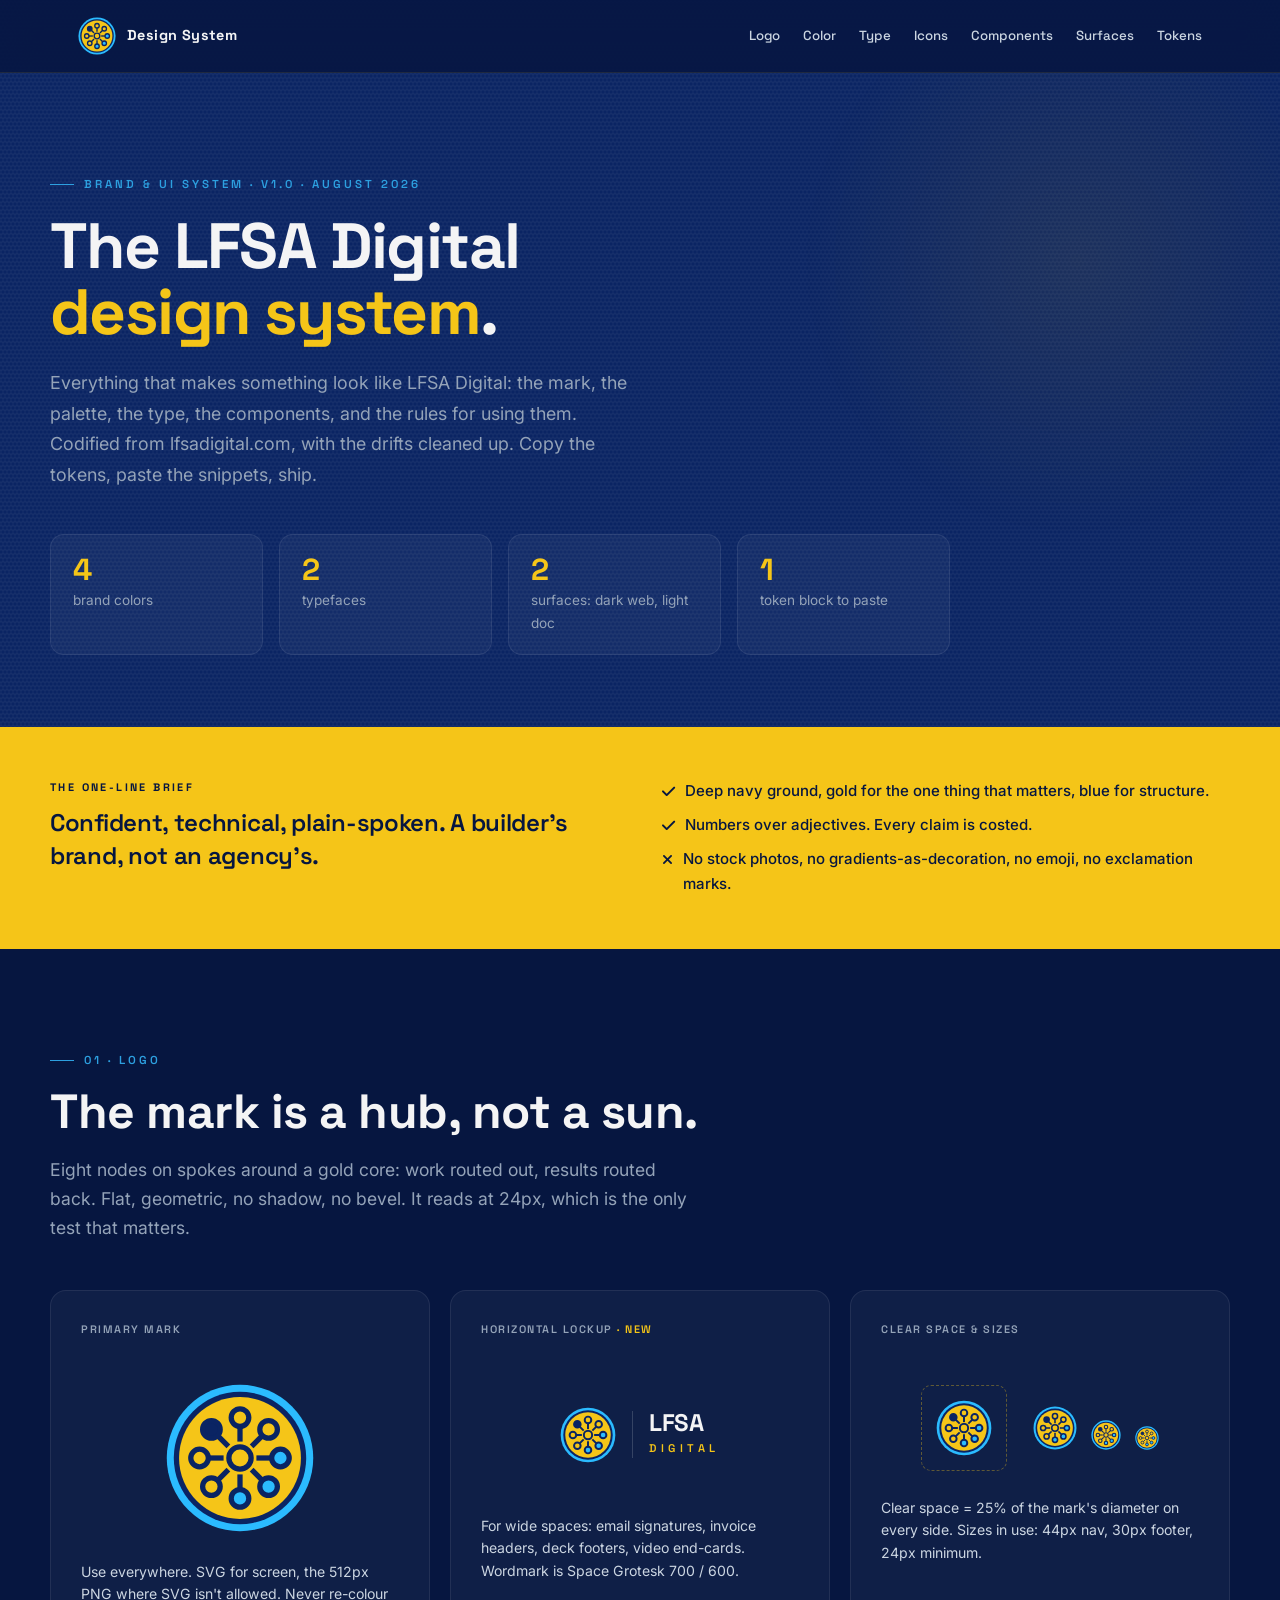
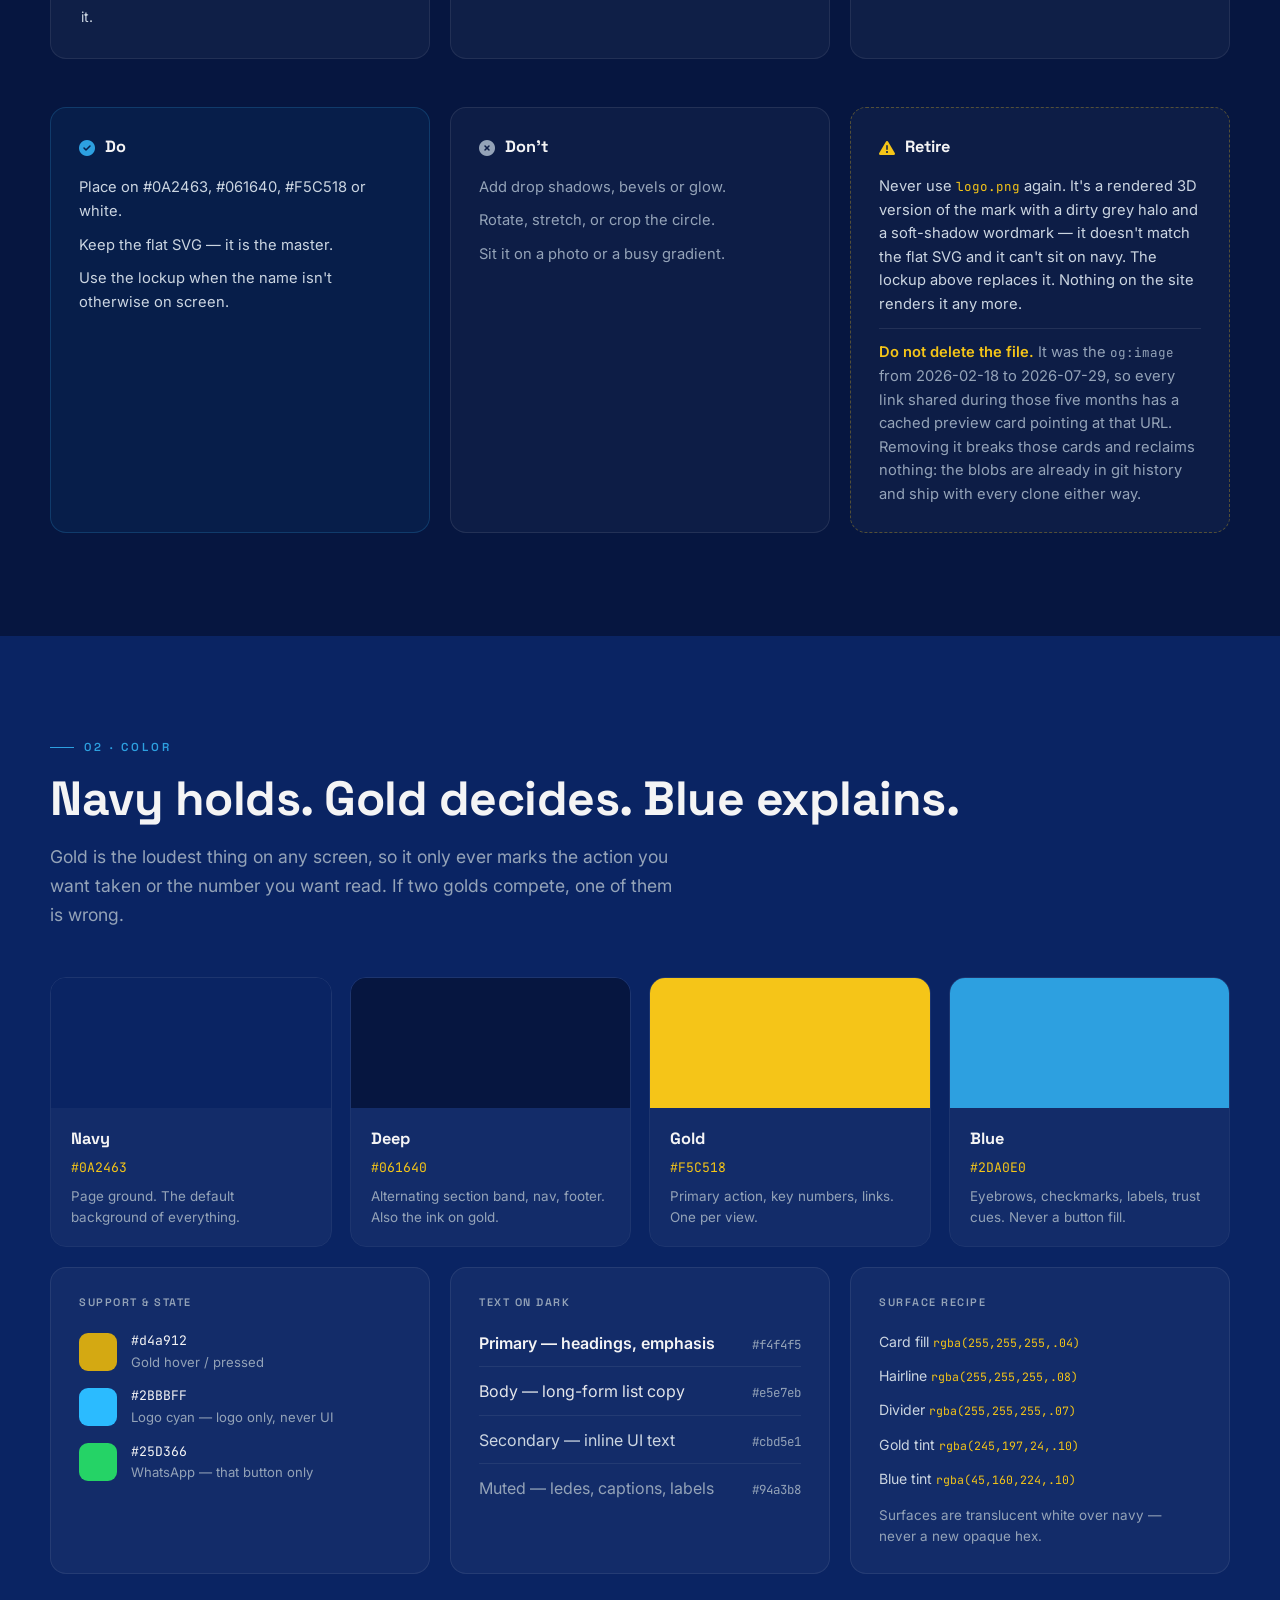
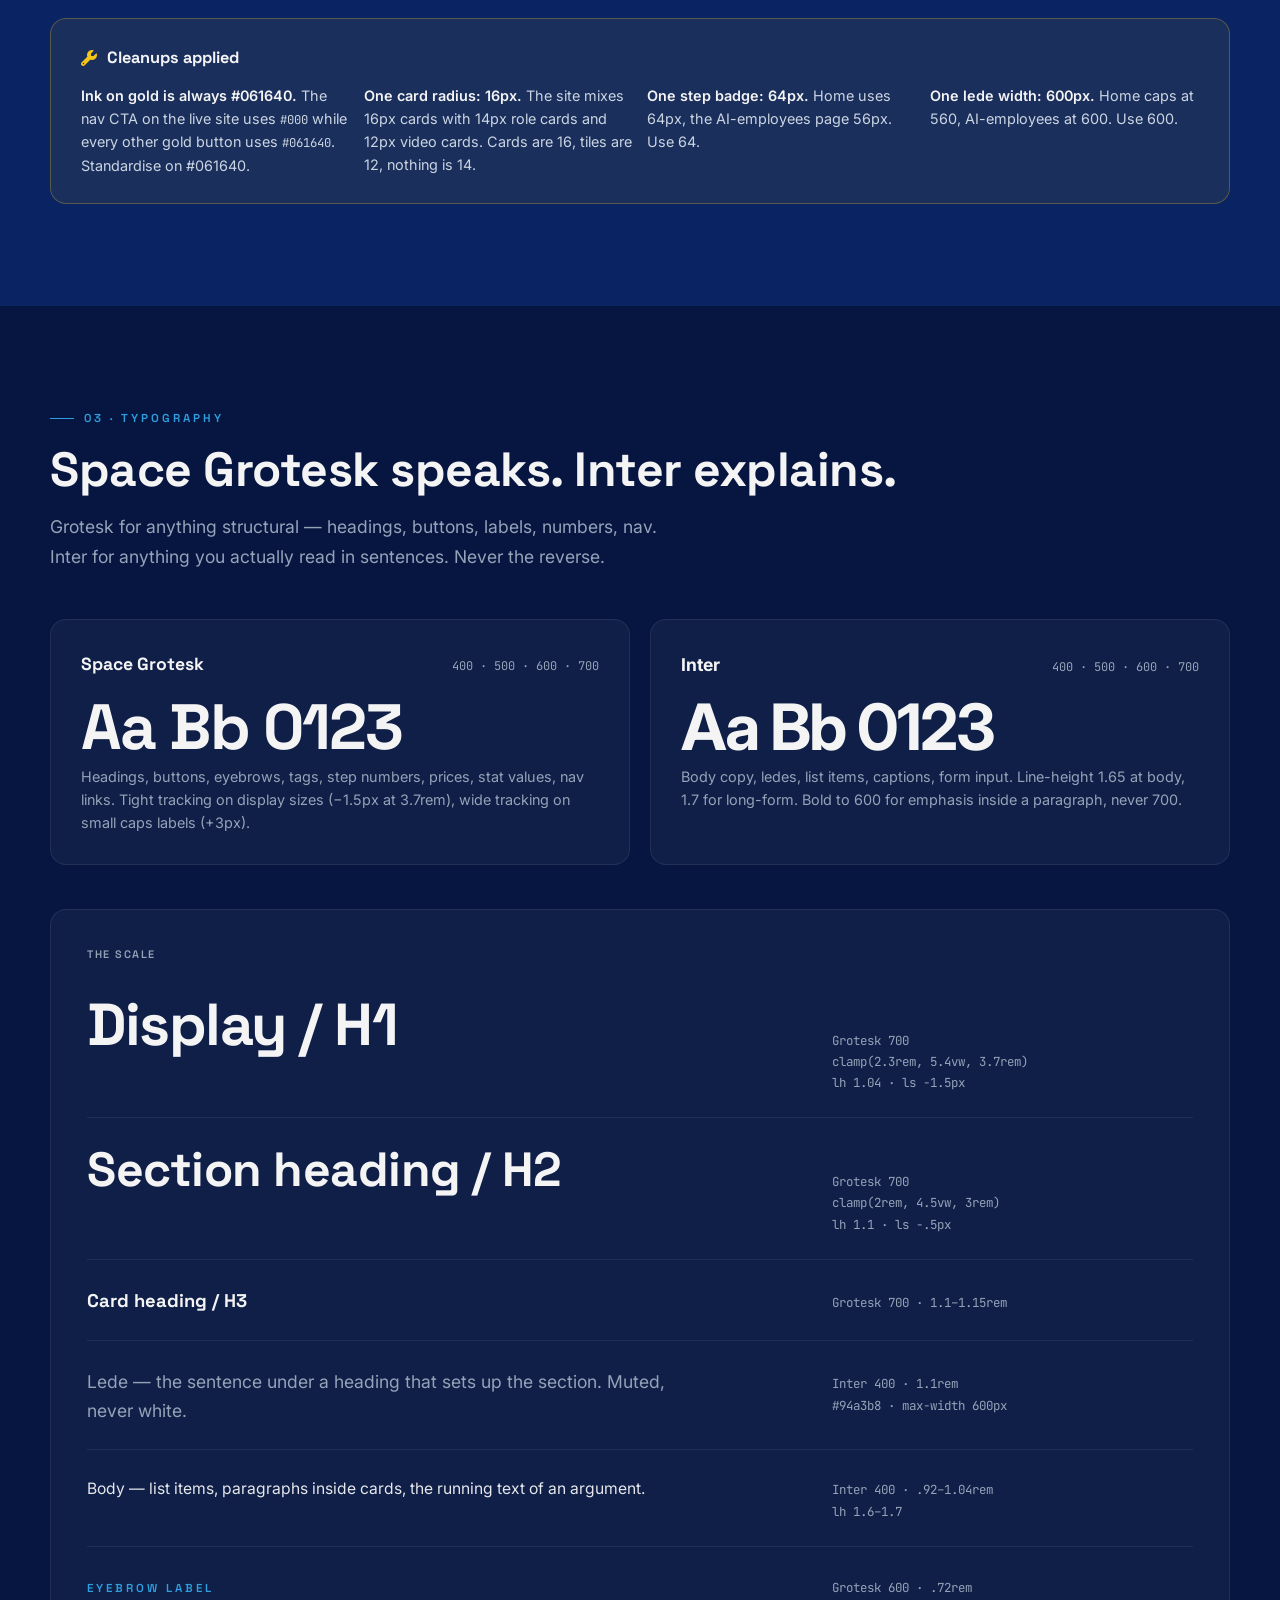
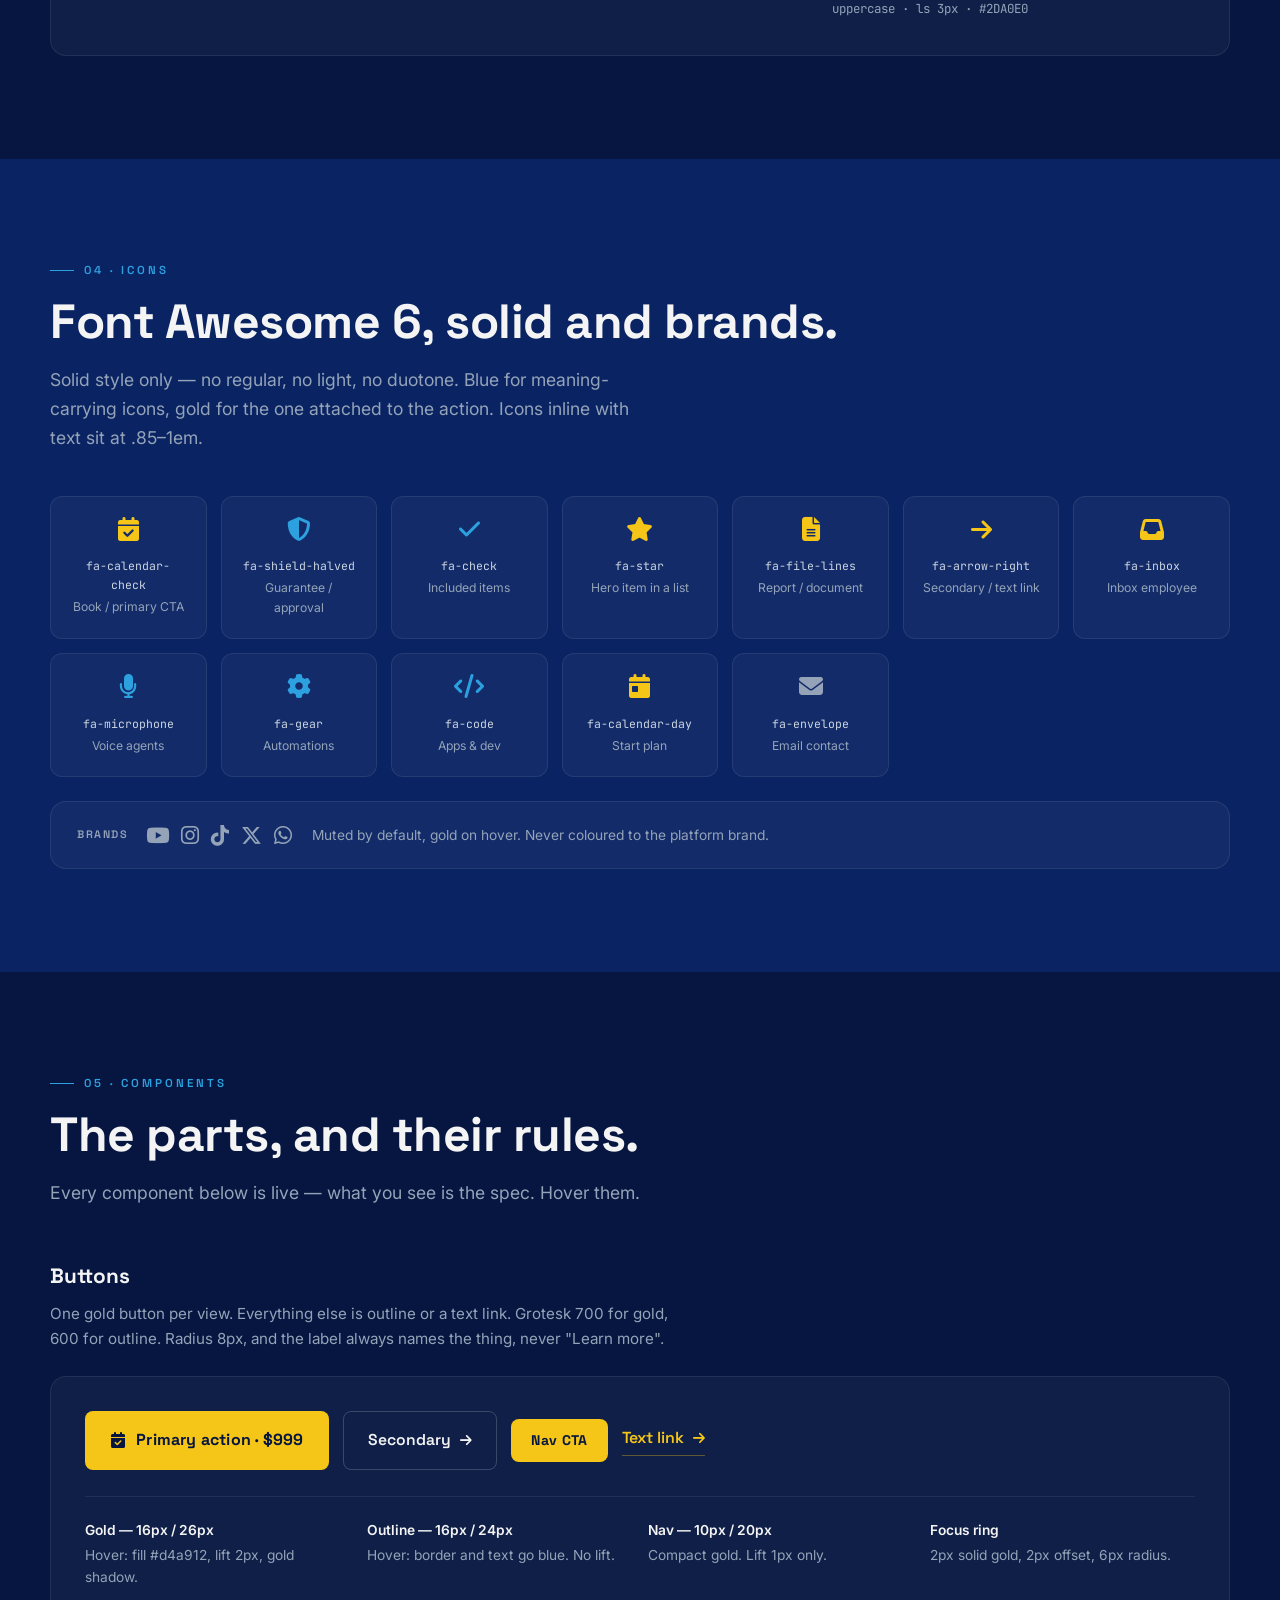
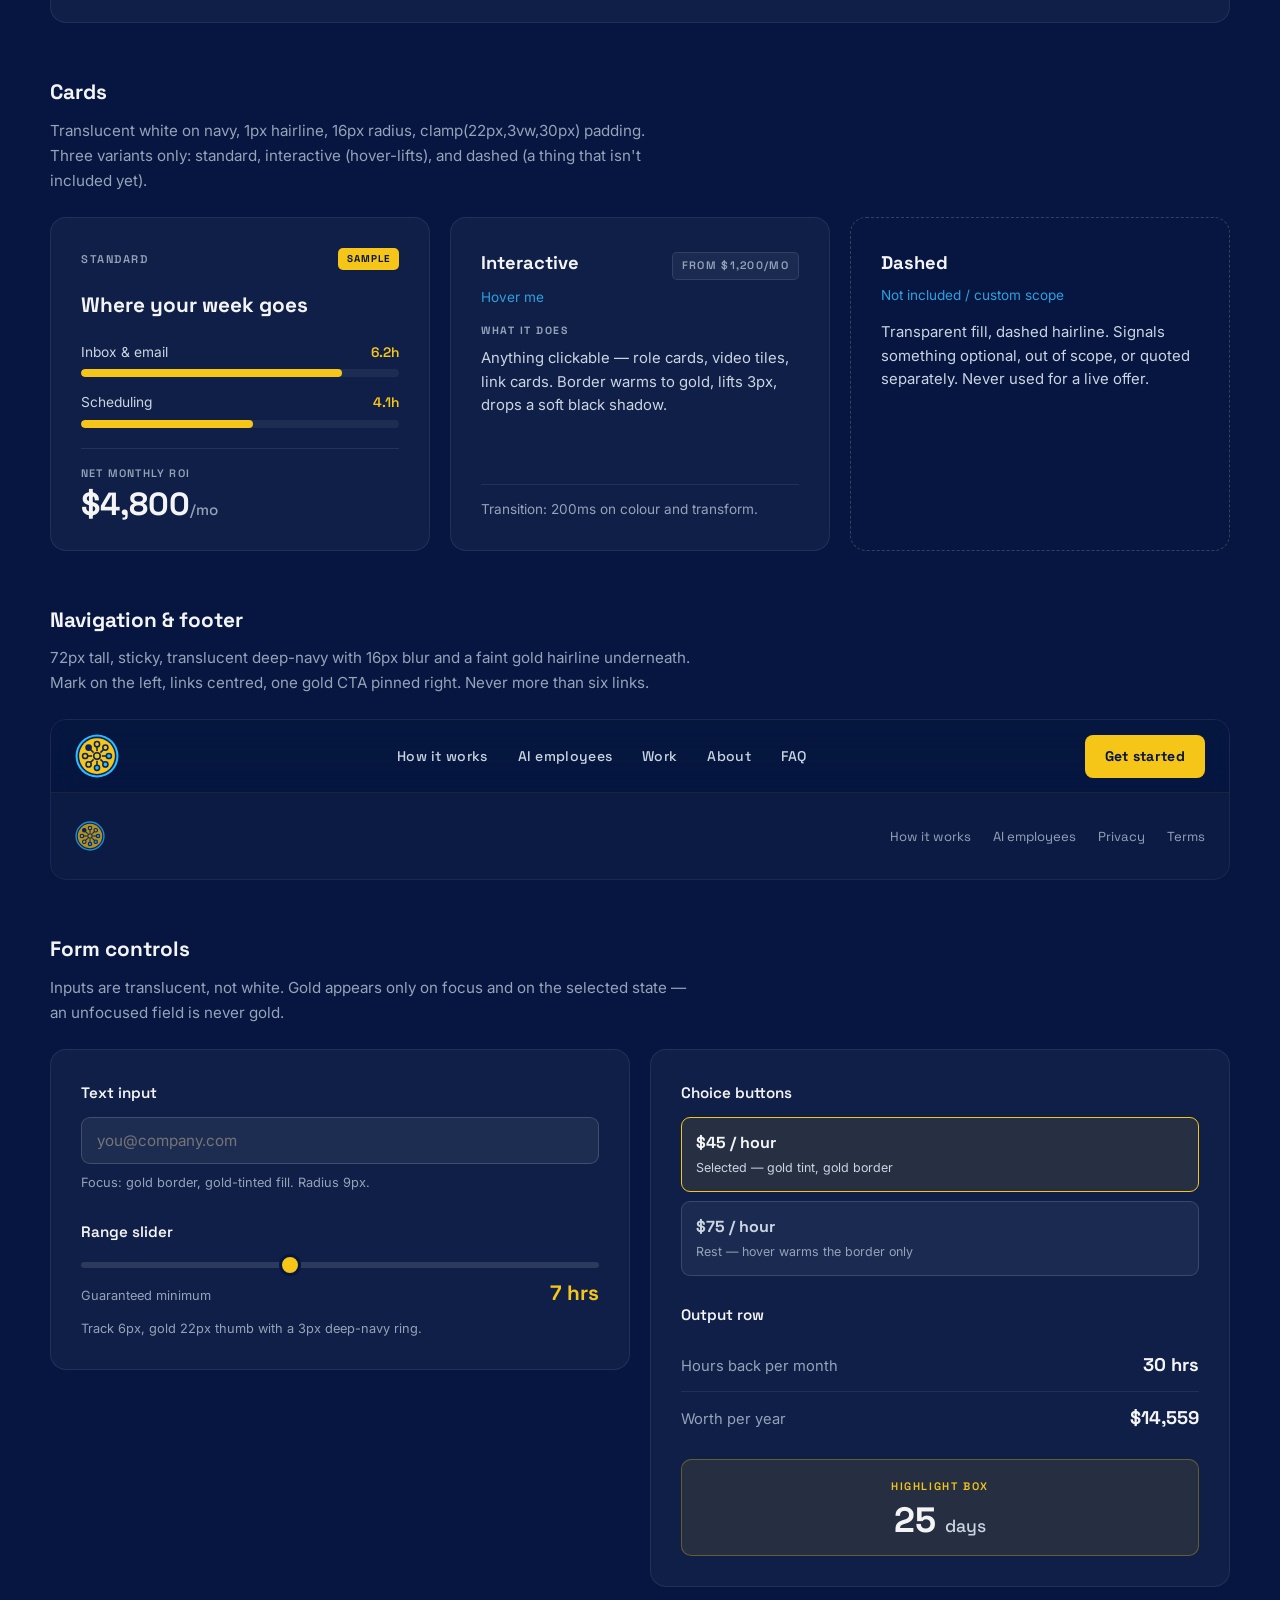
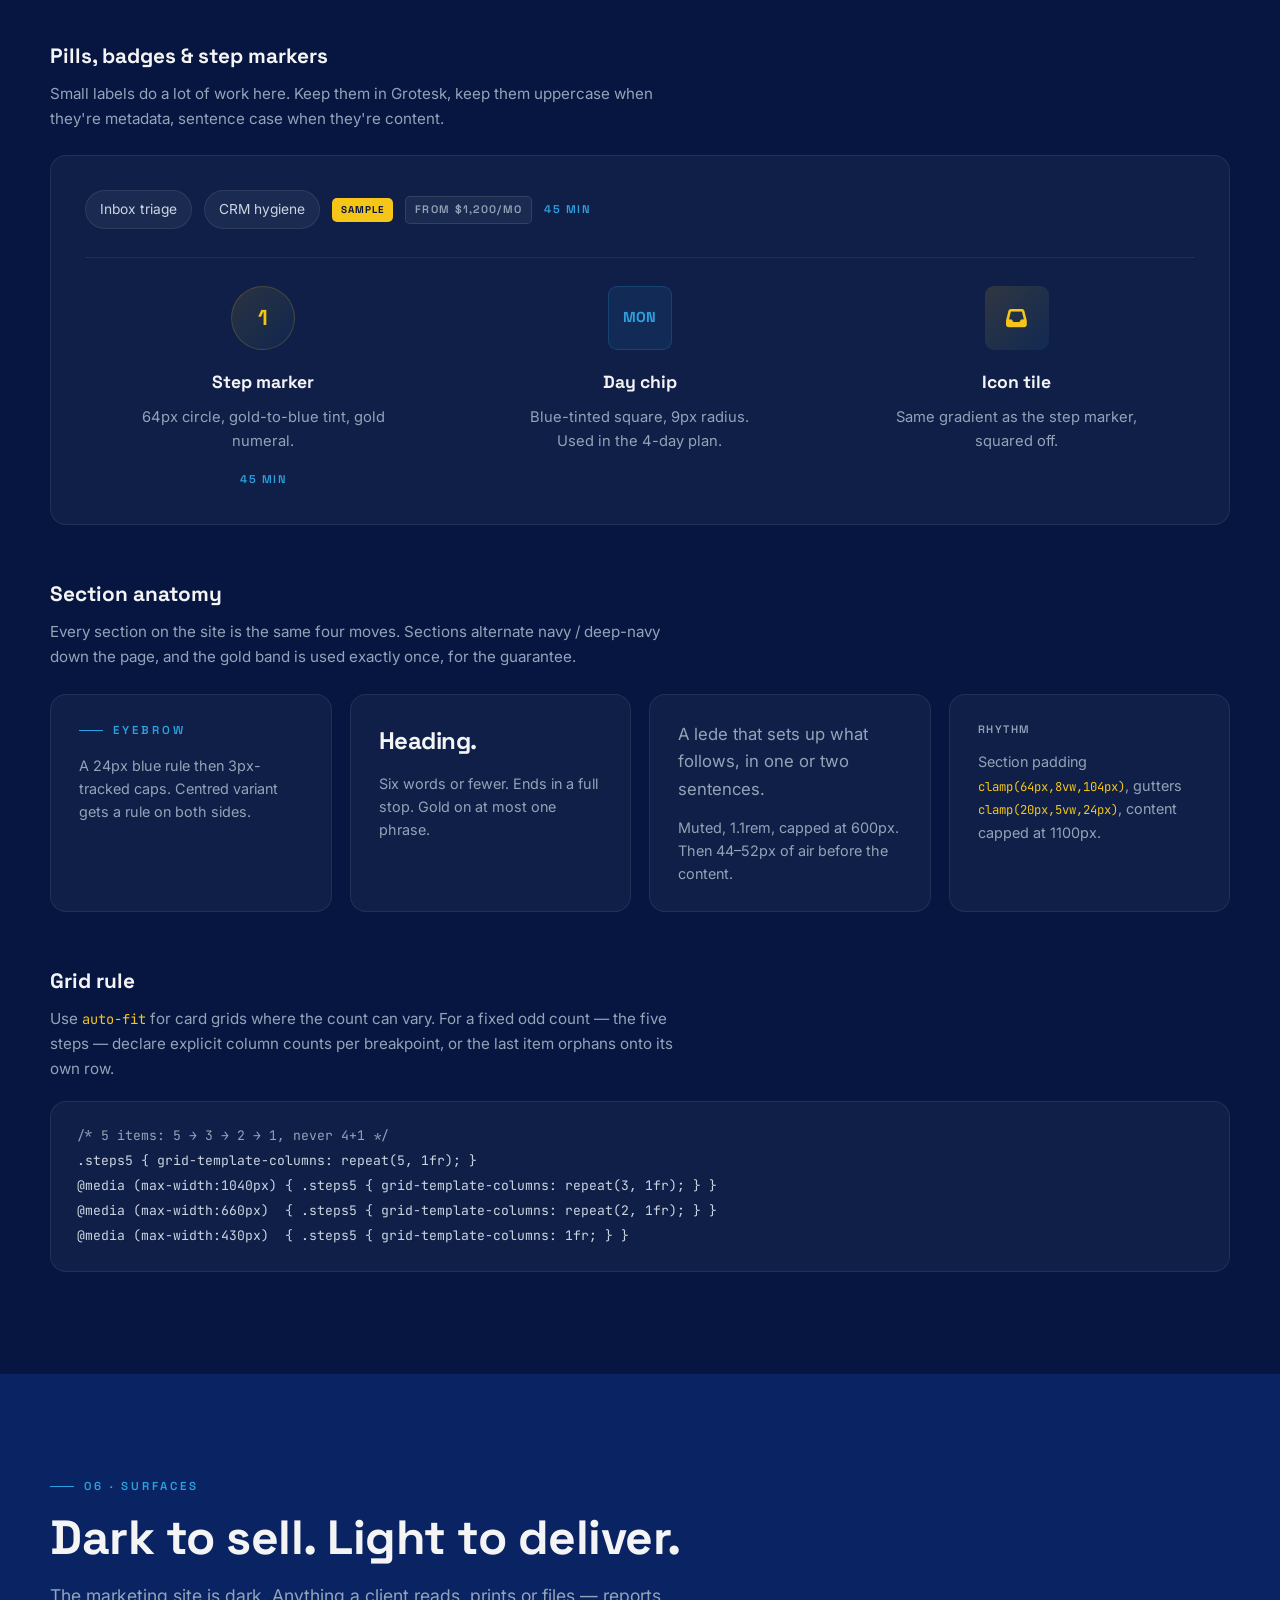
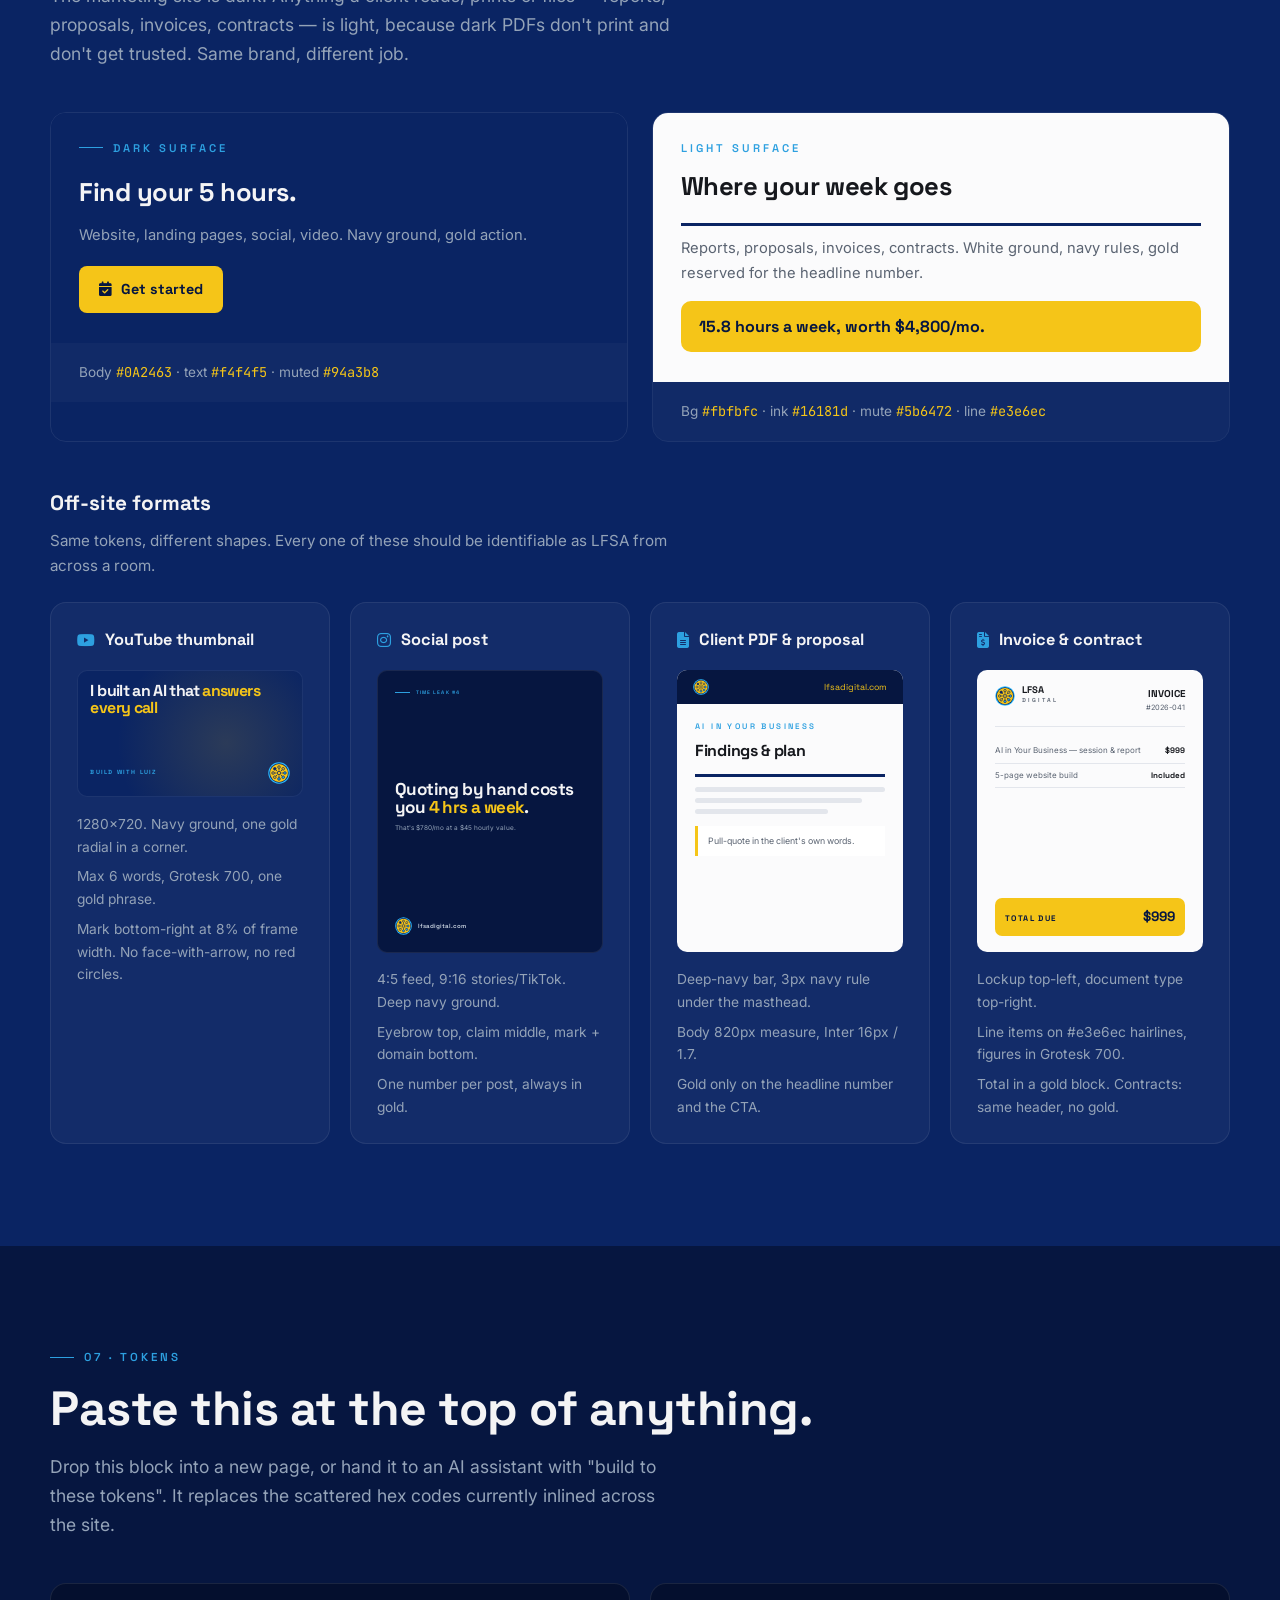
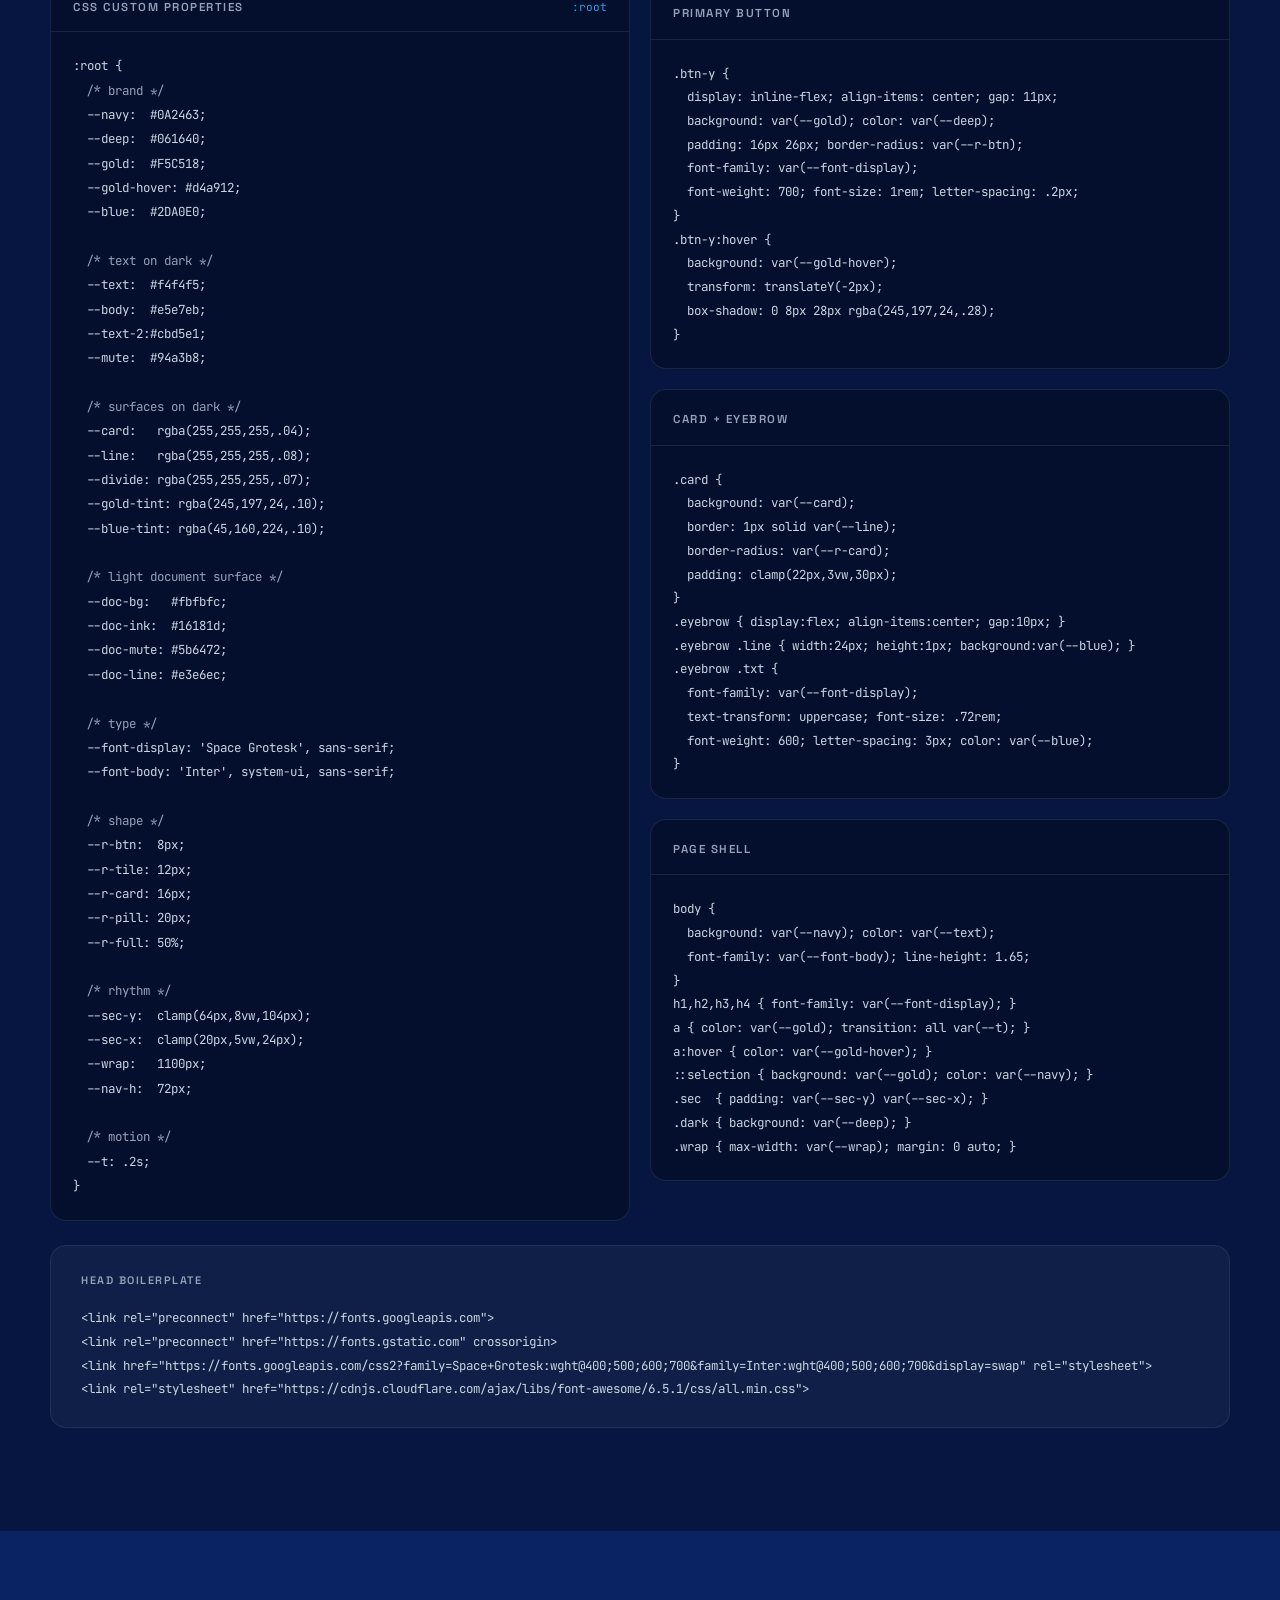
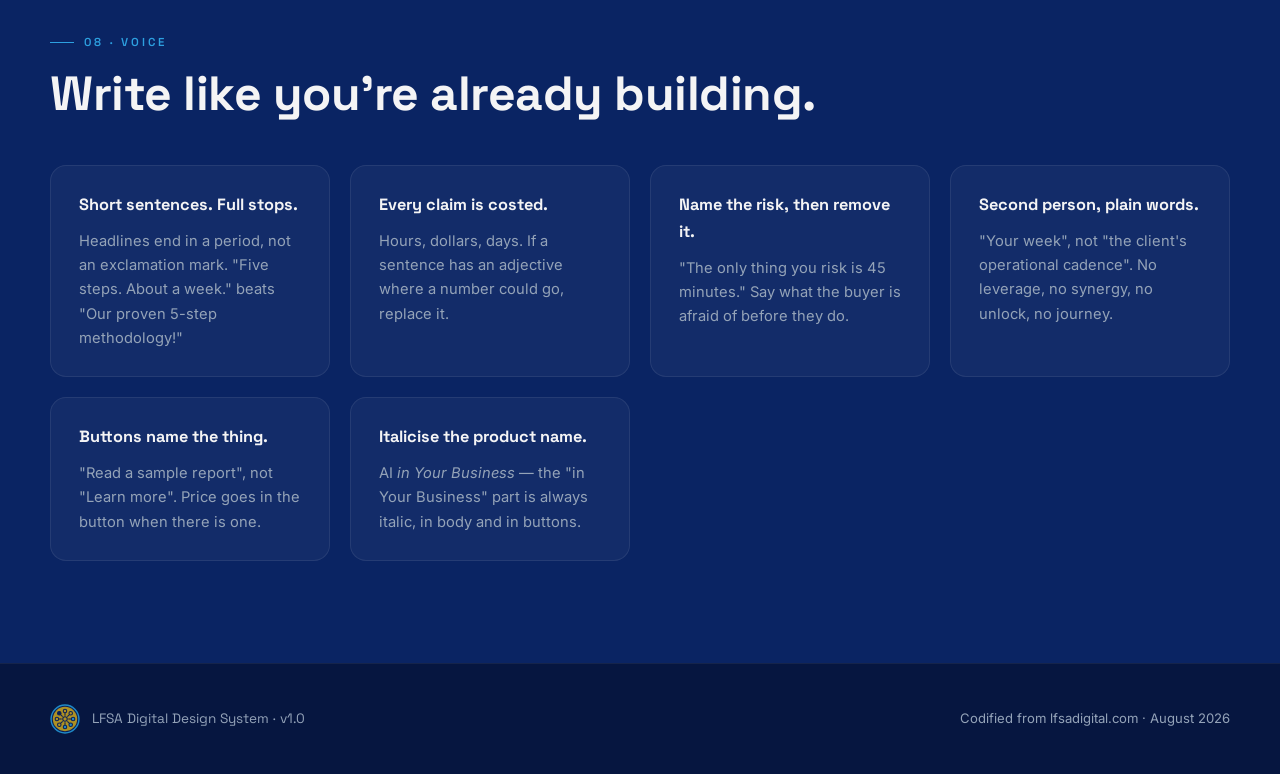
==== commit 385395e3: "Retire logo.png in place instead of deleting it The design system said to delete logo.png. That was " ====
--- a/design-system/index.html
+++ b/design-system/index.html
@@ -138,7 +138,8 @@
       </div>
       <div style="background:rgba(255,255,255,.03);border:1px dashed rgba(245,197,24,.3);border-radius:16px;padding:26px 28px">
         <div style="display:flex;align-items:center;gap:10px;margin-bottom:14px"><i class="fa-solid fa-triangle-exclamation" style="color:#F5C518"></i><span style="font-family:'Space Grotesk',sans-serif;font-weight:700;font-size:1.02rem">Retire</span></div>
-        <p style="font-size:.92rem;color:#cbd5e1;line-height:1.6">Delete <span style="font-family:'JetBrains Mono',monospace;font-size:.85em;color:#F5C518">logo.png</span>. It's a rendered 3D version of the mark with a dirty grey halo and a soft-shadow wordmark — it doesn't match the flat SVG and it can't sit on navy. The lockup above replaces it.</p>
+        <p style="font-size:.92rem;color:#cbd5e1;line-height:1.6">Never use <span style="font-family:'JetBrains Mono',monospace;font-size:.85em;color:#F5C518">logo.png</span> again. It's a rendered 3D version of the mark with a dirty grey halo and a soft-shadow wordmark — it doesn't match the flat SVG and it can't sit on navy. The lockup above replaces it. Nothing on the site renders it any more.</p>
+        <p style="font-size:.92rem;color:#94a3b8;line-height:1.6;margin-top:12px;border-top:1px solid rgba(255,255,255,.09);padding-top:12px"><strong style="color:#F5C518;font-weight:600">Do not delete the file.</strong> It was the <span style="font-family:'JetBrains Mono',monospace;font-size:.85em">og:image</span> from 2026-02-18 to 2026-07-29, so every link shared during those five months has a cached preview card pointing at that URL. Removing it breaks those cards and reclaims nothing: the blobs are already in git history and ship with every clone either way.</p>
       </div>
     </div>
   </div>
--- a/tokens.css
+++ b/tokens.css
@@ -112,6 +112,24 @@
 .sec  { padding: var(--sec-y) var(--sec-x); }
 .dark { background: var(--deep); }
 .wrap { max-width: var(--wrap); margin: 0 auto; }
+
+/* Skip link — off-screen until focused, then pinned top-left over the nav.
+   First tabbable element on every page. */
+.skip-link {
+  position: absolute; left: 8px; top: 8px; z-index: 200;
+  transform: translateY(-150%);
+  background: var(--gold); color: var(--deep);
+  font-family: var(--font-display); font-weight: 700; font-size: .875rem;
+  padding: 10px 18px; border-radius: var(--r-btn);
+}
+.skip-link:focus { transform: translateY(0); color: var(--deep); }
+
+/* Footer fine print. rgba(255,255,255,.28) on navy is 2.4:1 and fails AA;
+   --mute clears it at 5.6:1. */
+.fineprint {
+  font-family: var(--font-display);
+  color: var(--mute); font-size: .78rem;
+}
 
 /* Focus ring — 2px solid gold, 2px offset, 6px radius. */
 a:focus-visible,
